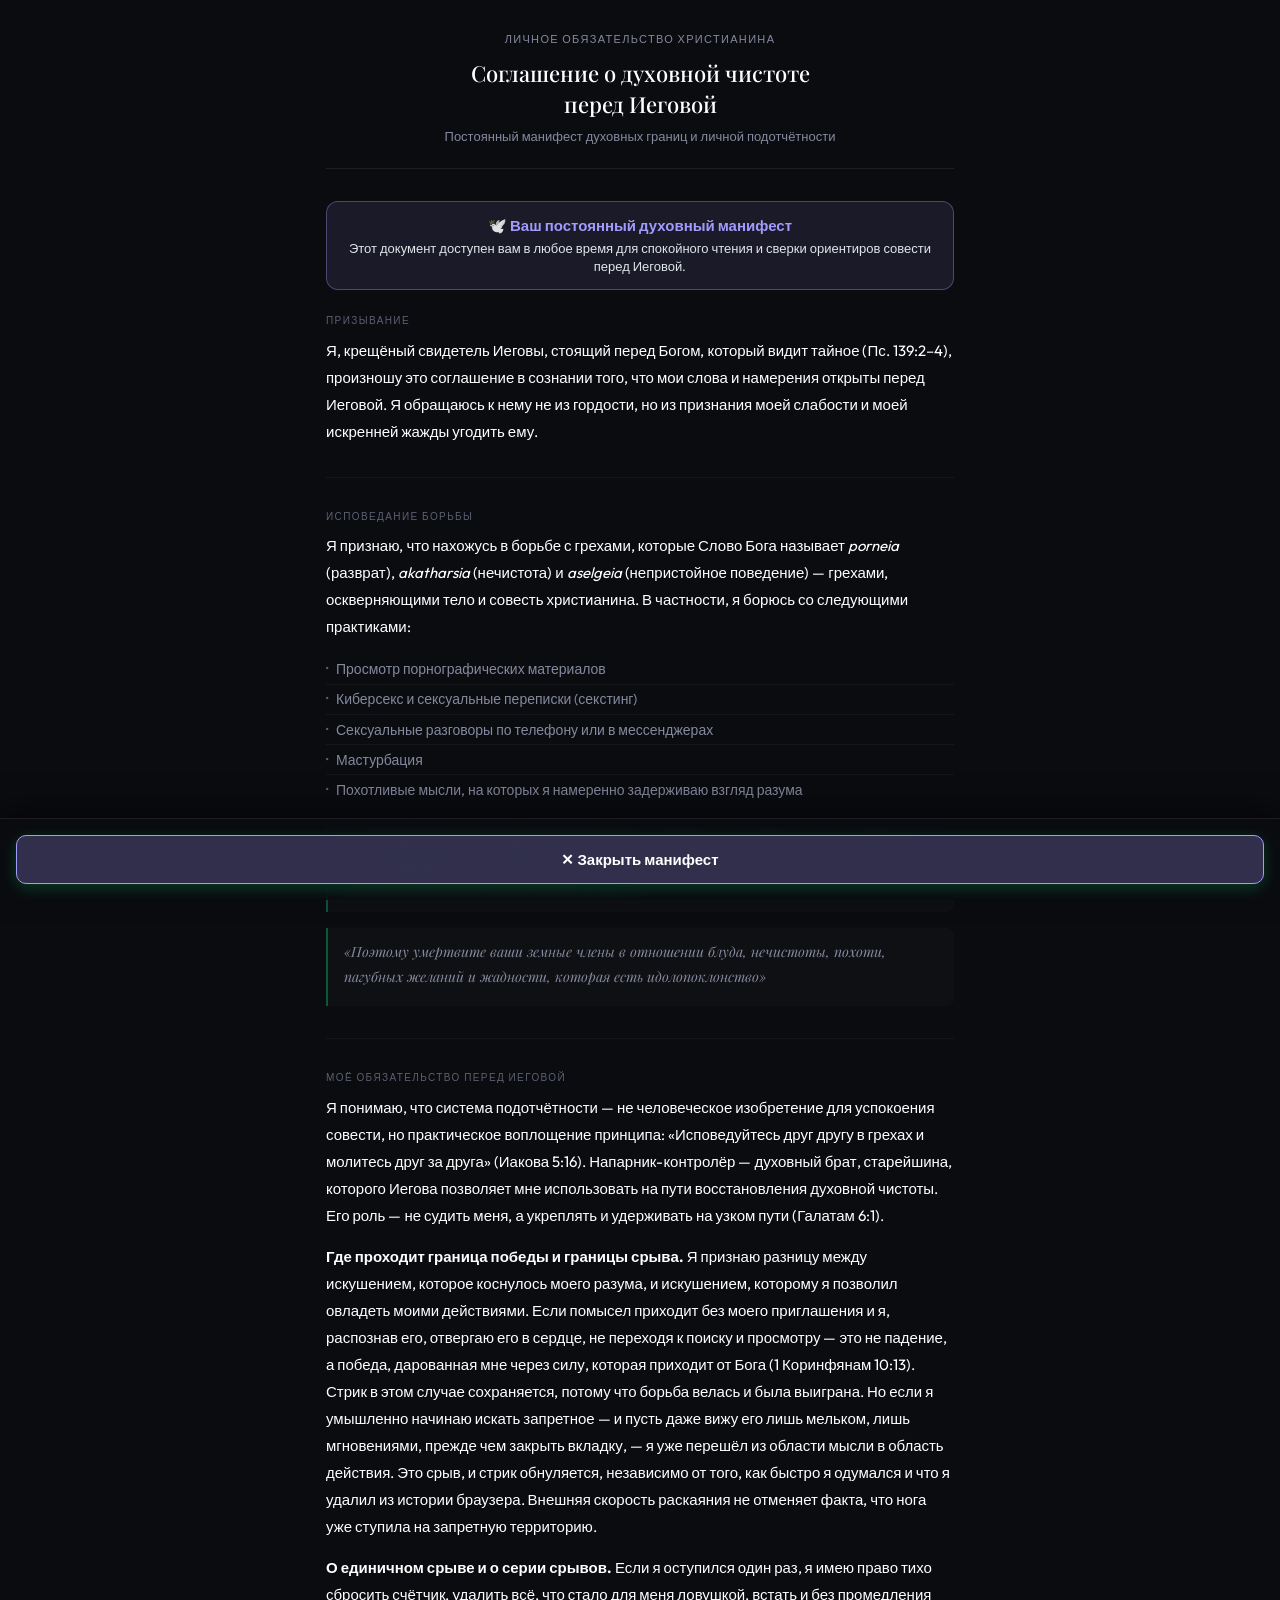
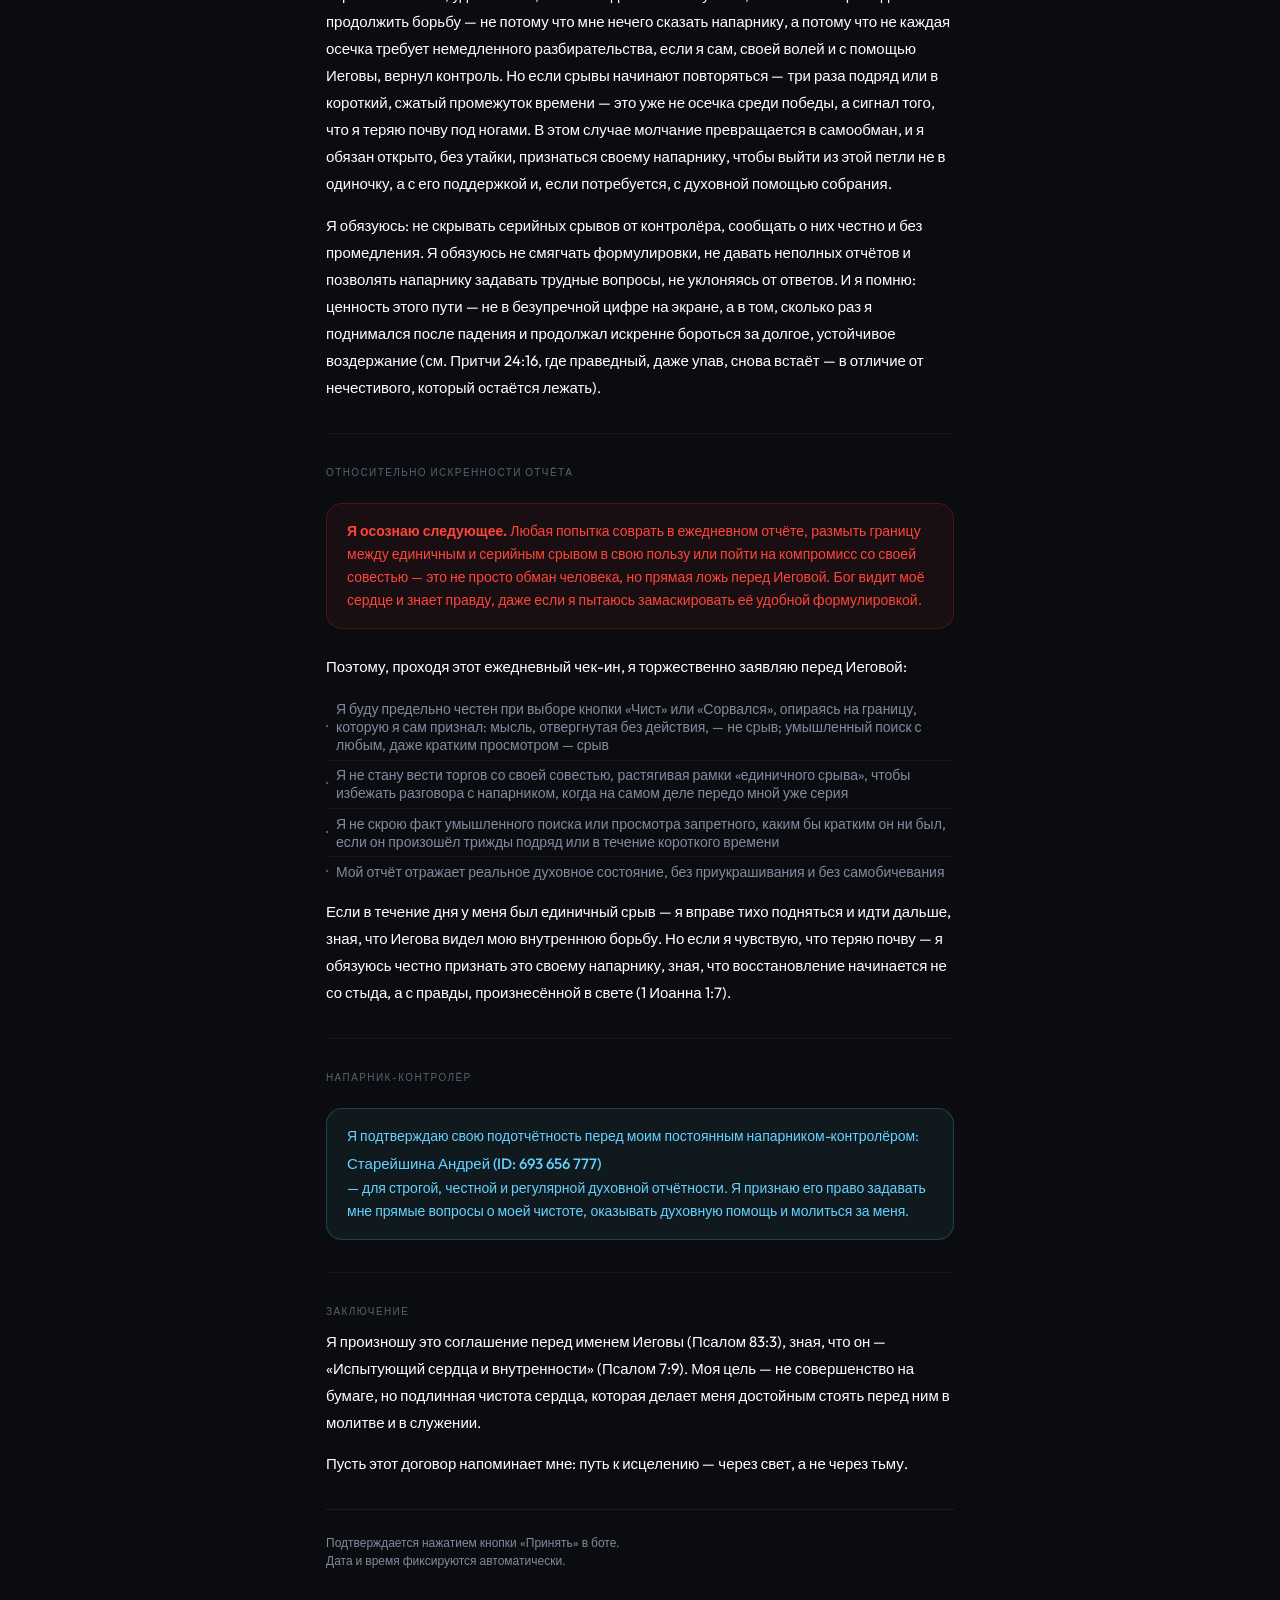
==== webapp/purity_covenant_jw_v2.html @ 183c00be "feat(covenant): implement dual-mode covenant: free manifest reading vs 3-min restart timer upon rela" ====
<!DOCTYPE html>
<html lang="ru">
<head>
  <meta charset="UTF-8">
  <meta name="viewport" content="width=device-width, initial-scale=1.0, maximum-scale=1.0, user-scalable=no">
  <title>Соглашение о духовной чистоте перед Иеговой</title>
  <link rel="preconnect" href="https://fonts.googleapis.com">
  <link rel="preconnect" href="https://fonts.gstatic.com" crossorigin>
  <link href="https://fonts.googleapis.com/css2?family=Outfit:wght@300;400;500;600;700&family=Playfair+Display:ital,wght@0,400..700;1,400..700&display=swap" rel="stylesheet">
  <link rel="stylesheet" href="style.css">
  <script src="https://telegram.org/js/telegram-web-app.js"></script>
  <style>
    :root {
      --color-text-primary: #ffffff;
      --color-text-secondary: #85899e;
      --color-text-tertiary: #5c5f73;
      --color-border-primary: rgba(255, 255, 255, 0.08);
      --color-border-secondary: rgba(0, 255, 135, 0.3);
      --color-border-tertiary: rgba(255, 255, 255, 0.04);
      --color-background-secondary: rgba(255, 255, 255, 0.02);
      --color-background-warning: rgba(255, 59, 48, 0.06);
      --color-border-warning: rgba(255, 59, 48, 0.2);
      --color-text-warning: #ff453a;
      --color-background-info: rgba(96, 239, 255, 0.06);
      --color-border-info: rgba(96, 239, 255, 0.2);
      --color-text-info: #64d2ff;
      --font-serif: 'Playfair Display', Georgia, serif;
      --font-sans: 'Outfit', sans-serif;
      --border-radius-md: 8px;
      --border-radius-lg: 16px;
    }

    body {
      background-color: #0b0c10;
      color: var(--color-text-primary);
      font-family: var(--font-sans);
      margin: 0;
      padding: 0;
      min-height: 100vh;
    }

    .covenant-wrap {
      max-width: 660px;
      margin: 0 auto;
      padding: 2rem 1rem 160px 1rem; /* Extra padding at bottom for sticky action bar */
      font-family: var(--font-serif);
      color: var(--color-text-primary);
    }
    .covenant-header {
      text-align: center;
      margin-bottom: 2rem;
      padding-bottom: 1.5rem;
      border-bottom: 0.5px solid var(--color-border-primary);
    }
    .covenant-header .eyebrow {
      font-family: var(--font-sans);
      font-size: 11px;
      letter-spacing: 0.12em;
      text-transform: uppercase;
      color: var(--color-text-secondary);
      margin-bottom: 0.75rem;
    }
    .covenant-header h1 {
      font-family: var(--font-serif);
      font-size: 22px;
      font-weight: 500;
      line-height: 1.4;
      margin: 0 0 0.5rem;
    }
    .covenant-header .subtitle {
      font-size: 13px;
      color: var(--color-text-secondary);
      font-family: var(--font-sans);
    }
    .section { margin-bottom: 1.75rem; }
    .section-label {
      font-family: var(--font-sans);
      font-size: 10px;
      letter-spacing: 0.14em;
      text-transform: uppercase;
      color: var(--color-text-tertiary);
      margin-bottom: 0.6rem;
    }
    .body-text {
      font-size: 15px;
      line-height: 1.8;
      color: var(--color-text-primary);
      margin: 0 0 0.9rem;
      font-family: var(--font-sans);
    }
    .scripture-block {
      border-left: 2px solid var(--color-border-secondary);
      padding: 0.75rem 1rem;
      margin: 1rem 0;
      background: var(--color-background-secondary);
      border-radius: 0 var(--border-radius-md) var(--border-radius-md) 0;
    }
    .scripture-block .verse {
      font-size: 14px;
      font-style: italic;
      line-height: 1.75;
      color: var(--color-text-secondary);
      margin: 0 0 0.3rem;
    }
    .scripture-block .ref {
      font-family: var(--font-sans);
      font-size: 11px;
      color: var(--color-text-tertiary);
      margin: 0;
    }
    .sins-list {
      margin: 0.75rem 0;
      padding: 0;
      list-style: none;
    }
    .sins-list li {
      font-size: 14px;
      font-family: var(--font-sans);
      color: var(--color-text-secondary);
      padding: 0.35rem 0;
      border-bottom: 0.5px solid var(--color-border-tertiary);
      display: flex;
      align-items: center;
      gap: 8px;
    }
    .sins-list li:last-child { border-bottom: none; }
    .sins-list li::before {
      content: "·";
      color: var(--color-text-tertiary);
      font-size: 18px;
      line-height: 1;
    }
    .divider {
      border: none;
      border-top: 0.5px solid var(--color-border-tertiary);
      margin: 2rem 0;
    }
    .warning-block {
      background: var(--color-background-warning);
      border: 0.5px solid var(--color-border-warning);
      border-radius: var(--border-radius-lg);
      padding: 1rem 1.25rem;
      margin: 1.5rem 0;
    }
    .warning-block p {
      font-family: var(--font-sans);
      font-size: 14px;
      line-height: 1.65;
      color: var(--color-text-warning);
      margin: 0;
    }
    .partner-block {
      background: var(--color-background-info);
      border: 0.5px solid var(--color-border-info);
      border-radius: var(--border-radius-lg);
      padding: 1rem 1.25rem;
      margin: 1.5rem 0;
      display: flex;
      gap: 12px;
      align-items: flex-start;
    }
    .partner-block .partner-text {
      font-family: var(--font-sans);
      font-size: 14px;
      line-height: 1.65;
      color: var(--color-text-info);
    }
    .partner-block .partner-id {
      font-weight: 500;
      font-size: 15px;
      display: block;
      margin-top: 4px;
    }
    .seal-row {
      display: flex;
      align-items: center;
      gap: 10px;
      margin-top: 2rem;
      padding-top: 1.5rem;
      border-top: 0.5px solid var(--color-border-primary);
    }
    .seal-text {
      font-family: var(--font-sans);
      font-size: 12px;
      color: var(--color-text-secondary);
      line-height: 1.5;
    }

    /* Стили для формы согласия внизу */
    .accept-section {
      position: fixed;
      bottom: 0;
      left: 0;
      right: 0;
      background: rgba(11, 12, 16, 0.95);
      border-top: 1px solid rgba(255, 255, 255, 0.08);
      padding: 1rem;
      display: flex;
      flex-direction: column;
      gap: 0.75rem;
      z-index: 100;
      backdrop-filter: blur(20px);
      -webkit-backdrop-filter: blur(20px);
      box-shadow: 0 -10px 30px rgba(0, 0, 0, 0.5);
    }
    .scroll-warning {
      font-family: var(--font-sans);
      font-size: 13px;
      color: #ff9f0a;
      text-align: center;
      margin: 0;
      font-weight: 500;
      line-height: 1.4;
    }
    .checkbox-container {
      display: flex;
      align-items: flex-start;
      gap: 10px;
      cursor: pointer;
      font-size: 13px;
      line-height: 1.4;
      user-select: none;
      color: var(--color-text-secondary);
      transition: opacity 0.3s;
      font-family: var(--font-sans);
    }
    .checkbox-container.disabled {
      opacity: 0.5;
      cursor: not-allowed;
    }
    .checkbox-container input {
      margin-top: 2px;
      width: 18px;
      height: 18px;
      cursor: pointer;
    }
    .btn-confirm {
      width: 100%;
      padding: 14px;
      border: none;
      border-radius: 10px;
      font-size: 15px;
      font-weight: 600;
      color: #0b0c10;
      background: linear-gradient(135deg, #00ff87 0%, #60efff 100%);
      cursor: pointer;
      transition: all 0.3s ease;
      box-shadow: 0 4px 15px rgba(0, 255, 135, 0.2);
      font-family: var(--font-sans);
    }
    .btn-confirm.disabled {
      background: #1f2026;
      color: #5c5f73;
      cursor: not-allowed;
      box-shadow: none;
    }
  </style>
</head>
<body>

<div class="covenant-wrap">
  <div class="covenant-header">
    <p class="eyebrow">Личное обязательство христианина</p>
    <h1>Соглашение о духовной чистоте<br>перед Иеговой</h1>
    <p class="subtitle" id="covenant-subtitle">Практическое руководство по границам, ответственности и подотчётности</p>
  </div>

  <!-- Информационные плашки режимов (Манифест / Перезагрузка после срыва) -->
  <div id="manifest-banner" style="display: none; border-radius: 12px; padding: 14px 18px; margin-bottom: 24px; background: rgba(162, 155, 254, 0.1); border: 1px solid rgba(162, 155, 254, 0.35); text-align: center; font-family: var(--font-sans);">
    <div style="font-size: 15px; font-weight: 600; color: #a29bfe; margin-bottom: 4px;">🕊️ Ваш постоянный духовный манифест</div>
    <div style="font-size: 13px; color: #dfe6e9; line-height: 1.4;">Этот документ доступен вам в любое время для спокойного чтения и сверки ориентиров совести перед Иеговой.</div>
  </div>

  <div id="restart-banner" style="display: none; border-radius: 12px; padding: 14px 18px; margin-bottom: 24px; background: rgba(253, 203, 110, 0.15); border: 1px solid rgba(253, 203, 110, 0.45); text-align: center; font-family: var(--font-sans);">
    <div style="font-size: 15px; font-weight: 700; color: #ffeaa7; margin-bottom: 4px;">🕊️ Точка перезагрузки и покаяния</div>
    <div style="font-size: 13px; color: #ffeaa7; line-height: 1.4;">Остановитесь и выдохните. Посвятите эти 3 минуты глубокому размышлению и молитве перед новым стартом чистой жизни.</div>
  </div>

  <div class="section">
    <p class="section-label">Призывание</p>
    <p class="body-text">Я, крещёный свидетель Иеговы, стоящий перед Богом, который видит тайное (Пс. 139:2–4), произношу это соглашение в сознании того, что мои слова и намерения открыты перед Иеговой. Я обращаюсь к нему не из гордости, но из признания моей слабости и моей искренней жажды угодить ему.</p>
  </div>

  <hr class="divider">

  <div class="section">
    <p class="section-label">Исповедание борьбы</p>
    <p class="body-text">Я признаю, что нахожусь в борьбе с грехами, которые Слово Бога называет <em>porneia</em> (разврат), <em>akatharsia</em> (нечистота) и <em>aselgeia</em> (непристойное поведение) — грехами, оскверняющими тело и совесть христианина. В частности, я борюсь со следующими практиками:</p>
 
    <ul class="sins-list">
      <li>Просмотр порнографических материалов</li>
      <li>Киберсекс и сексуальные переписки (секстинг)</li>
      <li>Сексуальные разговоры по телефону или в мессенджерах</li>
      <li>Мастурбация</li>
      <li>Похотливые мысли, на которых я намеренно задерживаю взгляд разума</li>
    </ul>
 
    <div class="scripture-block">
      <p class="verse">«Я же говорю вам, что любой, кто смотрит на женщину с вожделением, уже совершил с ней прелюбодеяние в своём сердце»</p>
      <p class="ref">Матфея 5:28 — Священное Писание. Перевод «Новый мир»</p>
    </div>
 
    <div class="scripture-block">
      <p class="verse">«Поэтому умертвите ваши земные члены в отношении блуда, нечистоты, похоти, пагубных желаний и жадности, которая есть идолопоклонство»</p>
  </div>
  
  <hr class="divider">
  
  <div class="section">
    <p class="section-label">Моё обязательство перед Иеговой</p>
    <p class="body-text">Я понимаю, что система подотчётности — не человеческое изобретение для успокоения совести, но практическое воплощение принципа: «Исповедуйтесь друг другу в грехах и молитесь друг за друга» (Иакова 5:16). Напарник-контролёр — духовный брат, старейшина, которого Иегова позволяет мне использовать на пути восстановления духовной чистоты. Его роль — не судить меня, а укреплять и удерживать на узком пути (Галатам 6:1).</p>
    <p class="body-text"><strong>Где проходит граница победы и границы срыва.</strong> Я признаю разницу между искушением, которое коснулось моего разума, и искушением, которому я позволил овладеть моими действиями. Если помысел приходит без моего приглашения и я, распознав его, отвергаю его в сердце, не переходя к поиску и просмотру — это не падение, а победа, дарованная мне через силу, которая приходит от Бога (1 Коринфянам 10:13). Стрик в этом случае сохраняется, потому что борьба велась и была выиграна. Но если я умышленно начинаю искать запретное — и пусть даже вижу его лишь мельком, лишь мгновениями, прежде чем закрыть вкладку, — я уже перешёл из области мысли в область действия. Это срыв, и стрик обнуляется, независимо от того, как быстро я одумался и что я удалил из истории браузера. Внешняя скорость раскаяния не отменяет факта, что нога уже ступила на запретную территорию.</p>
    <p class="body-text"><strong>О единичном срыве и о серии срывов.</strong> Если я оступился один раз, я имею право тихо сбросить счётчик, удалить всё, что стало для меня ловушкой, встать и без промедления продолжить борьбу — не потому что мне нечего сказать напарнику, а потому что не каждая осечка требует немедленного разбирательства, если я сам, своей волей и с помощью Иеговы, вернул контроль. Но если срывы начинают повторяться — три раза подряд или в короткий, сжатый промежуток времени — это уже не осечка среди победы, а сигнал того, что я теряю почву под ногами. В этом случае молчание превращается в самообман, и я обязан открыто, без утайки, признаться своему напарнику, чтобы выйти из этой петли не в одиночку, а с его поддержкой и, если потребуется, с духовной помощью собрания.</p>
    <p class="body-text">Я обязуюсь: не скрывать серийных срывов от контролёра, сообщать о них честно и без промедления. Я обязуюсь не смягчать формулировки, не давать неполных отчётов и позволять напарнику задавать трудные вопросы, не уклоняясь от ответов. И я помню: ценность этого пути — не в безупречной цифре на экране, а в том, сколько раз я поднимался после падения и продолжал искренне бороться за долгое, устойчивое воздержание (см. Притчи 24:16, где праведный, даже упав, снова встаёт — в отличие от нечестивого, который остаётся лежать).</p>
  </div>

  <hr class="divider">

  <div class="section">
    <p class="section-label">Относительно искренности отчёта</p>

    <div class="warning-block">
      <p><strong>Я осознаю следующее.</strong> Любая попытка соврать в ежедневном отчёте, размыть границу между единичным и серийным срывом в свою пользу или пойти на компромисс со своей совестью — это не просто обман человека, но прямая ложь перед Иеговой. Бог видит моё сердце и знает правду, даже если я пытаюсь замаскировать её удобной формулировкой.</p>
    </div>

    <p class="body-text">Поэтому, проходя этот ежедневный чек-ин, я торжественно заявляю перед Иеговой:</p>
    <ul class="sins-list">
      <li>Я буду предельно честен при выборе кнопки «Чист» или «Сорвался», опираясь на границу, которую я сам признал: мысль, отвергнутая без действия, — не срыв; умышленный поиск с любым, даже кратким просмотром — срыв</li>
      <li>Я не стану вести торгов со своей совестью, растягивая рамки «единичного срыва», чтобы избежать разговора с напарником, когда на самом деле передо мной уже серия</li>
      <li>Я не скрою факт умышленного поиска или просмотра запретного, каким бы кратким он ни был, если он произошёл трижды подряд или в течение короткого времени</li>
      <li>Мой отчёт отражает реальное духовное состояние, без приукрашивания и без самобичевания</li>
    </ul>
    <p class="body-text">Если в течение дня у меня был единичный срыв — я вправе тихо подняться и идти дальше, зная, что Иегова видел мою внутреннюю борьбу. Но если я чувствую, что теряю почву — я обязуюсь честно признать это своему напарнику, зная, что восстановление начинается не со стыда, а с правды, произнесённой в свете (1 Иоанна 1:7).</p>
  </div>

  <hr class="divider">
  
  <div class="section">
    <p class="section-label">Напарник-контролёр</p>
 
    <div class="partner-block">
      <div class="partner-text">
        Я подтверждаю свою подотчётность перед моим постоянным напарником-контролёром:
        <span class="partner-id">Старейшина Андрей (ID: 693 656 777)</span>
        — для строгой, честной и регулярной духовной отчётности. Я признаю его право задавать мне прямые вопросы о моей чистоте, оказывать духовную помощь и молиться за меня.
      </div>
    </div>
  </div>

  <hr class="divider">

  <div class="section">
    <p class="section-label">Заключение</p>
    <p class="body-text">Я произношу это соглашение перед именем Иеговы (Псалом 83:3), зная, что он — «Испытующий сердца и внутренности» (Псалом 7:9). Моя цель — не совершенство на бумаге, но подлинная чистота сердца, которая делает меня достойным стоять перед ним в молитве и в служении.</p>
    <p class="body-text">Пусть этот договор напоминает мне: путь к исцелению — через свет, а не через тьму.</p>
  </div>

  <div class="seal-row">
    <p class="seal-text">Подтверждается нажатием кнопки «Принять» в боте.<br>Дата и время фиксируются автоматически.</p>
  </div>
</div>

<!-- Блок действий для режима Манифеста (спокойное чтение в любое время) -->
<div class="accept-section" id="manifest-action-section" style="display: none;">
  <button class="btn-confirm" id="btn-close-manifest" style="background: rgba(162, 155, 254, 0.25); border: 1px solid #a29bfe; color: #ffffff;">
    ✕ Закрыть манифест
  </button>
</div>

<!-- Блок с подтверждением соглашения (только для режима перезагрузки после срыва) -->
<div class="accept-section" id="restart-action-section" style="display: none;">
  <p class="scroll-warning" id="scroll-warning">⏳ Пожалуйста, вдумчиво прочитайте Соглашение. Кнопка подтверждения разблокируется через: 3:00</p>
  
  <label class="checkbox-container disabled" id="checkbox-label">
    <input type="checkbox" id="accept-checkbox" disabled>
    <span class="label-text">Я прочитал и искренне принимаю условия Соглашения о духовной чистоте перед Иеговой</span>
  </label>
  
  <button class="btn-confirm disabled" id="btn-confirm" disabled>
    🟢 Подтвердить и возобновить путь чистоты
  </button>
</div>

<script>
  const tg = window.Telegram?.WebApp;
  if (tg) {
    try {
      tg.ready();
      tg.expand();
    } catch (e) {}
  }

  // Определяем режим работы страницы
  const urlParams = new URLSearchParams(window.location.search);
  let mode = urlParams.get('mode');
  if (!mode && tg?.initDataUnsafe?.start_param) {
    mode = tg.initDataUnsafe.start_param;
  }
  // По умолчанию: режим свободного чтения манифеста
  if (!mode || (mode !== 'restart' && mode !== 'relapse')) {
    mode = 'manifest';
  }

  const headerSubtitle = document.getElementById('covenant-subtitle');
  const manifestBanner = document.getElementById('manifest-banner');
  const restartBanner = document.getElementById('restart-banner');
  const manifestActionSection = document.getElementById('manifest-action-section');
  const restartActionSection = document.getElementById('restart-action-section');
  const btnCloseManifest = document.getElementById('btn-close-manifest');

  if (btnCloseManifest) {
    btnCloseManifest.addEventListener('click', () => {
      if (tg && typeof tg.close === 'function') {
        tg.close();
      } else if (window.history.length > 1) {
        window.history.back();
      } else {
        window.close();
      }
    });
  }

  if (mode === 'manifest') {
    // 1. РЕЖИМ ПОСТОЯННОГО МАНИФЕСТА (таймер 0 сек, свободное чтение)
    if (headerSubtitle) {
      headerSubtitle.textContent = 'Постоянный манифест духовных границ и личной подотчётности';
    }
    if (manifestBanner) manifestBanner.style.display = 'block';
    if (restartBanner) restartBanner.style.display = 'none';
    if (manifestActionSection) manifestActionSection.style.display = 'block';
    if (restartActionSection) restartActionSection.style.display = 'none';
  } else {
    // 2. РЕЖИМ ТОЧКИ ПЕРЕЗАГРУЗКИ ПОСЛЕ СРЫВА (таймер 3 минуты, подтверждение)
    if (headerSubtitle) {
      headerSubtitle.textContent = 'Точка покаяния, переосмысления и нового старта после срыва';
    }
    if (restartBanner) restartBanner.style.display = 'block';
    if (manifestBanner) manifestBanner.style.display = 'none';
    if (restartActionSection) restartActionSection.style.display = 'block';
    if (manifestActionSection) manifestActionSection.style.display = 'none';

    const checkbox = document.getElementById('accept-checkbox');
    const checkboxLabel = document.getElementById('checkbox-label');
    const btnConfirm = document.getElementById('btn-confirm');
    const scrollWarning = document.getElementById('scroll-warning');

    let timeRemaining = 180; // 3 минуты в секундах
    let timerExpired = false;
    let scrolledToBottom = false;

    // Функция форматирования времени
    function formatTime(seconds) {
        const mins = Math.floor(seconds / 60);
        const secs = seconds % 60;
        return `${mins}:${secs.toString().padStart(2, '0')}`;
    }

    // Обновление текста предупреждения/таймера
    function updateStatusMessage() {
        if (!timerExpired) {
            const timeStr = formatTime(timeRemaining);
            if (scrolledToBottom) {
                scrollWarning.innerHTML = `⏳ Текст прокручен. Пожалуйста, завершите вдумчивое размышление. Подтверждение станет доступно через: <b>${timeStr}</b>`;
            } else {
                scrollWarning.innerHTML = `⏳ Пожалуйста, вдумчиво прочитайте Соглашение. Подтверждение станет доступно через: <b>${timeStr}</b>`;
            }
            scrollWarning.style.display = 'block';
        } else {
            if (!scrolledToBottom) {
                scrollWarning.innerHTML = `⚠️ Пролистайте документ до самого конца, чтобы активировать подтверждение.`;
                scrollWarning.style.display = 'block';
            } else {
                scrollWarning.style.display = 'none';
            }
        }
    }

    // Запуск таймера чтения
    const timerInterval = setInterval(() => {
        timeRemaining--;
        updateStatusMessage();
        if (timeRemaining <= 0) {
            clearInterval(timerInterval);
            timerExpired = true;
            checkActivation();
        }
    }, 1000);

    // Функция проверки прокрутки до низа
    function checkScroll() {
        const scrollHeight = document.documentElement.scrollHeight;
        const clientHeight = document.documentElement.clientHeight;
        const scrollTop = window.pageYOffset || document.documentElement.scrollTop;
        const distanceToBottom = scrollHeight - clientHeight - scrollTop;

        if (distanceToBottom < 60 || scrollHeight <= clientHeight + 10) {
            scrolledToBottom = true;
            updateStatusMessage();
            checkActivation();
        }
    }

    // Функция активации элементов управления
    function checkActivation() {
        updateStatusMessage();
        if (timerExpired && scrolledToBottom) {
            checkboxLabel.classList.remove('disabled');
            checkbox.removeAttribute('disabled');
            scrollWarning.style.display = 'none';
            window.removeEventListener('scroll', checkScroll);
        }
    }

    // Слушаем прокрутку
    window.addEventListener('scroll', checkScroll);
    setTimeout(checkScroll, 300);

    // Слушаем изменение чекбокса
    checkbox.addEventListener('change', function() {
        if (this.checked) {
            btnConfirm.classList.remove('disabled');
            btnConfirm.removeAttribute('disabled');
        } else {
            btnConfirm.classList.add('disabled');
            btnConfirm.setAttribute('disabled', 'true');
        }
    });

    // Отправка подтверждения на сервер
    btnConfirm.addEventListener('click', function() {
        if (this.classList.contains('disabled')) return;
        
        const userId = tg?.initDataUnsafe?.user?.id || urlParams.get('user_id');
        if (!userId) {
            alert("Ошибка: не удалось определить ваш Telegram ID. Пожалуйста, откройте страницу через официального бота.");
            return;
        }

        btnConfirm.classList.add('disabled');
        btnConfirm.setAttribute('disabled', 'true');
        btnConfirm.innerHTML = '⌛ Возобновление соглашения...';

        fetch('/api/accept_covenant', {
            method: 'POST',
            headers: { 'Content-Type': 'application/json' },
            body: JSON.stringify({ user_id: userId, mode: 'restart' })
        })
        .then(response => response.json())
        .then(data => {
            if (data.success) {
                if (tg && typeof tg.close === 'function') {
                    tg.close();
                } else {
                    alert("Соглашение успешно возобновлено! Вы можете закрыть окно и вернуться в бот.");
                }
            } else {
                alert("Ошибка при сохранении: " + (data.error || "Неизвестная ошибка"));
                btnConfirm.classList.remove('disabled');
                btnConfirm.removeAttribute('disabled');
                btnConfirm.innerHTML = '🟢 Подтвердить и возобновить путь чистоты';
            }
        })
        .catch(err => {
            alert("Ошибка подключения к серверу: " + err);
            btnConfirm.classList.remove('disabled');
            btnConfirm.removeAttribute('disabled');
            btnConfirm.innerHTML = '🟢 Подтвердить и возобновить путь чистоты';
        });
    });
  }
</script>

</body>
</html>
---- webapp/style.css ----
/* Базовые стили и переменные */
:root {
    --bg-color: #0b0c10;
    --card-bg: rgba(255, 255, 255, 0.03);
    --card-border: rgba(255, 255, 255, 0.08);
    --text-primary: #ffffff;
    --text-secondary: #85899e;
    --accent-green: #00ff87;
    --accent-red: #ff3b30;
    --accent-blue: #60efff;
    --accent-gray: #1f2026;
    --accent-yellow: #ffd60a;
    
    --glow-green: rgba(0, 255, 135, 0.15);
    --glow-red: rgba(255, 59, 48, 0.15);
    --glow-blue: rgba(96, 239, 255, 0.15);
    --glow-yellow: rgba(255, 214, 10, 0.15);
    
    --nav-height: 64px;
}

* {
    box-sizing: border-box;
    margin: 0;
    padding: 0;
}

body {
    font-family: 'Outfit', -apple-system, BlinkMacSystemFont, "Segoe UI", Roboto, Helvetica, Arial, sans-serif;
    background-color: var(--bg-color);
    color: var(--text-primary);
    min-height: 100vh;
    padding: 16px 16px calc(16px + var(--nav-height) + 12px) 16px;
    display: flex;
    justify-content: center;
    overflow-x: hidden;
}

.app-container {
    width: 100%;
    max-width: 480px;
    display: flex;
    flex-direction: column;
    gap: 20px;
}

/* Заголовок */
.app-header {
    text-align: center;
    margin-bottom: 5px;
    padding-top: 10px;
}

.glow-text {
    font-size: 28px;
    font-weight: 700;
    letter-spacing: 2px;
    background: linear-gradient(135deg, #00ff87 0%, #60efff 100%);
    -webkit-background-clip: text;
    -webkit-text-fill-color: transparent;
    text-shadow: 0 0 20px rgba(0, 255, 135, 0.2);
}

.subtitle {
    font-size: 13px;
    color: var(--text-secondary);
    margin-top: 5px;
    transition: all 0.3s ease;
}

/* Элементы Glassmorphism */
.glass {
    background: var(--card-bg);
    backdrop-filter: blur(16px);
    -webkit-backdrop-filter: blur(16px);
    border: 1px solid var(--card-border);
    border-radius: 16px;
    transition: all 0.3s cubic-bezier(0.25, 0.8, 0.25, 1);
}

/* Вкладки (Tabs) */
.tab-content {
    display: none;
    flex-direction: column;
    gap: 20px;
    animation: fadeIn 0.4s cubic-bezier(0.25, 0.8, 0.25, 1) forwards;
}

.tab-content.active {
    display: flex;
}

@keyframes fadeIn {
    from {
        opacity: 0;
        transform: translateY(8px);
    }
    to {
        opacity: 1;
        transform: translateY(0);
    }
}

/* Карточки статистики */
.stats-grid {
    display: grid;
    grid-template-columns: 1fr 1fr;
    gap: 12px;
}

.stat-card {
    display: flex;
    align-items: center;
    padding: 16px;
    gap: 12px;
}

.stat-icon {
    font-size: 24px;
    background: rgba(255, 255, 255, 0.04);
    width: 44px;
    height: 44px;
    display: flex;
    align-items: center;
    justify-content: center;
    border-radius: 12px;
    border: 1px solid rgba(255, 255, 255, 0.05);
}

.stat-info {
    display: flex;
    flex-direction: column;
}

.stat-label {
    font-size: 10px;
    color: var(--text-secondary);
    text-transform: uppercase;
    letter-spacing: 0.5px;
}

.stat-value {
    font-size: 17px;
    font-weight: 600;
    margin-top: 2px;
}

/* Свечение для карточек */
.glow-green {
    box-shadow: 0 8px 32px 0 var(--glow-green);
    border-color: rgba(0, 255, 135, 0.15);
}

.glow-red {
    box-shadow: 0 8px 32px 0 var(--glow-red);
    border-color: rgba(255, 59, 48, 0.15);
}

.glow-blue {
    box-shadow: 0 8px 32px 0 var(--glow-blue);
    border-color: rgba(96, 239, 255, 0.15);
}

/* Карточка мотивации */
.quote-card {
    display: flex;
    align-items: center;
    padding: 16px;
    gap: 14px;
    margin-bottom: 4px;
}

.quote-icon {
    font-size: 24px;
    flex-shrink: 0;
}

.quote-text {
    font-size: 13.5px;
    font-style: italic;
    line-height: 1.5;
    color: var(--text-primary);
}


/* Секции */
.dashboard-section {
    padding: 20px;
    display: flex;
    flex-direction: column;
    gap: 16px;
}

.section-title {
    font-size: 15px;
    font-weight: 600;
    letter-spacing: 0.5px;
    color: var(--text-primary);
}

/* Сетка Календаря */
.calendar-wrapper {
    width: 100%;
    overflow-x: auto;
    padding-bottom: 5px;
}

.calendar-grid {
    display: grid;
    grid-template-columns: repeat(7, 1fr);
    gap: 8px;
    justify-items: center;
}

.calendar-weekday-header {
    font-size: 10px;
    font-weight: 700;
    color: var(--text-secondary);
    text-transform: uppercase;
    text-align: center;
    width: 100%;
    max-width: 45px;
    display: flex;
    align-items: center;
    justify-content: center;
    padding-bottom: 4px;
}

.calendar-day-empty {
    aspect-ratio: 1;
    width: 100%;
    max-width: 45px;
    visibility: hidden;
}

.calendar-day {
    aspect-ratio: 1;
    width: 100%;
    max-width: 45px;
    border-radius: 8px;
    display: flex;
    flex-direction: column;
    align-items: center;
    justify-content: center;
    font-size: 11px;
    font-weight: 600;
    position: relative;
    cursor: pointer;
    transition: all 0.2s ease;
}

.calendar-day:hover {
    transform: scale(1.1);
    z-index: 2;
}

.day-clean {
    background: linear-gradient(135deg, rgba(0, 255, 135, 0.1) 0%, rgba(0, 255, 135, 0.25) 100%);
    color: var(--accent-green);
    border: 1px solid rgba(0, 255, 135, 0.25);
    box-shadow: 0 0 10px rgba(0, 255, 135, 0.08);
}

.day-late {
    background: linear-gradient(135deg, rgba(255, 214, 10, 0.1) 0%, rgba(255, 214, 10, 0.25) 100%);
    color: var(--accent-yellow);
    border: 1px solid rgba(255, 214, 10, 0.25);
    box-shadow: 0 0 10px rgba(255, 214, 10, 0.08);
}

.day-relapse {
    background: linear-gradient(135deg, rgba(255, 59, 48, 0.1) 0%, rgba(255, 59, 48, 0.25) 100%);
    color: var(--accent-red);
    border: 1px solid rgba(255, 59, 48, 0.25);
    box-shadow: 0 0 10px rgba(255, 59, 48, 0.08);
}

.day-no-data {
    background: var(--accent-gray);
    color: var(--text-secondary);
    border: 1px solid rgba(255, 255, 255, 0.02);
}

.day-label-sub {
    font-size: 8px;
    margin-top: 1px;
    font-weight: 400;
    opacity: 0.8;
}

/* Легенда */
.calendar-legend {
    display: flex;
    justify-content: space-around;
    font-size: 11px;
    color: var(--text-secondary);
    border-top: 1px solid rgba(255, 255, 255, 0.05);
    padding-top: 12px;
    margin-top: 5px;
}

.legend-item {
    display: flex;
    align-items: center;
    gap: 6px;
}

.legend-color {
    width: 12px;
    height: 12px;
    border-radius: 4px;
}

.legend-color.clean {
    background: rgba(0, 255, 135, 0.2);
    border: 1px solid var(--accent-green);
}

.legend-color.late {
    background: rgba(255, 214, 10, 0.2);
    border: 1px solid var(--accent-yellow);
}

.legend-color.relapse {
    background: rgba(255, 59, 48, 0.2);
    border: 1px solid var(--accent-red);
}

.legend-color.no-data {
    background: var(--accent-gray);
}

/* График */
.chart-container {
    position: relative;
    width: 100%;
    display: flex;
    justify-content: center;
    align-items: center;
    min-height: 200px;
}

.no-data-msg {
    text-align: center;
    color: var(--accent-green);
    font-size: 13px;
    font-weight: 500;
}

/* Формы и кнопки */
.form-group {
    display: flex;
    flex-direction: column;
    gap: 8px;
    width: 100%;
}

.form-group label {
    font-size: 12px;
    color: var(--text-secondary);
    text-transform: uppercase;
    letter-spacing: 0.5px;
}

textarea, .form-input, .form-select {
    width: 100%;
    background: rgba(255, 255, 255, 0.02);
    border: 1px solid var(--card-border);
    border-radius: 12px;
    padding: 12px 16px;
    color: var(--text-primary);
    font-family: inherit;
    font-size: 14px;
    transition: all 0.3s ease;
    outline: none;
}

textarea:focus, .form-input:focus, .form-select:focus {
    border-color: rgba(96, 239, 255, 0.5);
    box-shadow: 0 0 15px rgba(96, 239, 255, 0.15);
    background: rgba(255, 255, 255, 0.04);
}

.btn {
    width: 100%;
    height: 48px;
    border-radius: 12px;
    border: none;
    font-family: inherit;
    font-size: 14px;
    font-weight: 600;
    cursor: pointer;
    display: flex;
    align-items: center;
    justify-content: center;
    gap: 8px;
    transition: all 0.2s ease;
}

.btn:active {
    transform: scale(0.98);
}

.btn-primary {
    background: linear-gradient(135deg, #00ff87 0%, #60efff 100%);
    color: #0b0c10;
    box-shadow: 0 4px 20px rgba(0, 255, 135, 0.2);
}

.btn-primary:hover {
    box-shadow: 0 4px 25px rgba(0, 255, 135, 0.35);
}

.btn-secondary {
    background: rgba(255, 255, 255, 0.05);
    color: var(--text-primary);
    border: 1px solid var(--card-border);
}

.btn-secondary:hover {
    background: rgba(255, 255, 255, 0.08);
}

.btn-danger {
    background: linear-gradient(135deg, #ff3b30 0%, #ff9500 100%);
    color: #ffffff;
    box-shadow: 0 4px 20px rgba(255, 59, 48, 0.2);
}

.btn-success {
    background: linear-gradient(135deg, #00ff87 0%, #007aff 100%);
    color: #0b0c10;
    box-shadow: 0 4px 20px rgba(0, 255, 135, 0.2);
}

.btn-gray {
    background: #1f2026;
    color: var(--text-secondary);
}

/* Дневник история */
.journal-history {
    display: flex;
    flex-direction: column;
    gap: 12px;
}

.journal-card {
    padding: 14px 16px;
    background: rgba(255, 255, 255, 0.015);
    border-radius: 12px;
    border: 1px solid rgba(255, 255, 255, 0.04);
}

.journal-date {
    font-size: 11px;
    color: var(--accent-blue);
    font-weight: 600;
    margin-bottom: 6px;
}

.journal-content {
    font-size: 13px;
    line-height: 1.5;
    color: var(--text-primary);
}

/* SOS секция */
.sos-text {
    font-size: 13px;
    color: var(--text-secondary);
    line-height: 1.5;
}

.guideline-card {
    display: flex;
    gap: 16px;
    background: rgba(255, 255, 255, 0.015);
    border: 1px solid rgba(255, 255, 255, 0.04);
    border-radius: 12px;
    padding: 14px 16px;
    align-items: center;
}

.guideline-card .num {
    font-size: 20px;
    font-weight: 700;
    color: var(--accent-blue);
    width: 36px;
    height: 36px;
    background: rgba(96, 239, 255, 0.08);
    border: 1px solid rgba(96, 239, 255, 0.2);
    border-radius: 50%;
    display: flex;
    align-items: center;
    justify-content: center;
    flex-shrink: 0;
}

.guideline-card .text h3 {
    font-size: 14px;
    font-weight: 600;
    margin-bottom: 2px;
    color: var(--text-primary);
}

.guideline-card .text p {
    font-size: 12px;
    color: var(--text-secondary);
    line-height: 1.4;
}

.sos-actions {
    display: flex;
    flex-direction: column;
    gap: 10px;
    margin-top: 5px;
}

.relapse-form-container {
    display: flex;
    flex-direction: column;
    gap: 15px;
    margin-top: 15px;
    padding-top: 15px;
    border-top: 1px solid rgba(255, 255, 255, 0.05);
}

.relapse-confirm-actions {
    display: grid;
    grid-template-columns: 2fr 1fr;
    gap: 10px;
}

/* Нижняя панель */
.bottom-nav {
    position: fixed;
    bottom: 0;
    left: 0;
    right: 0;
    height: var(--nav-height);
    background: rgba(13, 13, 17, 0.75);
    backdrop-filter: blur(20px);
    -webkit-backdrop-filter: blur(20px);
    border-top: 1px solid var(--card-border);
    display: flex;
    justify-content: space-around;
    align-items: center;
    z-index: 100;
    padding: 0 10px;
}

.nav-item {
    display: flex;
    flex-direction: column;
    align-items: center;
    background: none;
    border: none;
    cursor: pointer;
    color: var(--text-secondary);
    gap: 4px;
    padding: 8px 16px;
    border-radius: 12px;
    transition: all 0.2s cubic-bezier(0.4, 0, 0.2, 1);
    flex: 1;
    max-width: 100px;
}

.nav-icon {
    font-size: 20px;
    transition: all 0.2s ease;
}

.nav-label {
    font-size: 10px;
    font-weight: 600;
    text-transform: uppercase;
    letter-spacing: 0.5px;
}

.nav-item.active {
    color: var(--accent-green);
    transform: translateY(-2px);
}

.nav-item.active .nav-icon {
    transform: scale(1.15);
    text-shadow: 0 0 10px var(--glow-green);
}

/* Toast уведомления */
.toast-container {
    position: fixed;
    top: 20px;
    left: 50%;
    transform: translateX(-50%);
    display: flex;
    flex-direction: column;
    gap: 10px;
    z-index: 1000;
    width: calc(100% - 32px);
    max-width: 380px;
    pointer-events: none;
}

.toast {
    padding: 14px 16px;
    border-radius: 12px;
    background: rgba(31, 32, 38, 0.9);
    border: 1px solid rgba(255, 255, 255, 0.08);
    backdrop-filter: blur(10px);
    color: var(--text-primary);
    font-size: 13px;
    font-weight: 500;
    display: flex;
    align-items: center;
    gap: 10px;
    box-shadow: 0 10px 30px rgba(0, 0, 0, 0.5);
    pointer-events: auto;
    animation: slideDown 0.3s cubic-bezier(0.25, 0.8, 0.25, 1) forwards;
}

@keyframes slideDown {
    from {
        opacity: 0;
        transform: translateY(-20px);
    }
    to {
        opacity: 1;
        transform: translateY(0);
    }
}

.toast.success {
    border-color: rgba(0, 255, 135, 0.3);
    box-shadow: 0 4px 20px rgba(0, 255, 135, 0.1);
}

.toast.error {
    border-color: rgba(255, 59, 48, 0.3);
    box-shadow: 0 4px 20px rgba(255, 59, 48, 0.1);
}

/* Спиннер */
.spinner {
    width: 20px;
    height: 20px;
    border: 2px solid rgba(0, 0, 0, 0.15);
    border-top-color: currentColor;
    border-radius: 50%;
    animation: spin 0.8s linear infinite;
    display: inline-block;
}

@keyframes spin {
    to {
        transform: rotate(360deg);
    }
}

.hidden {
    display: none !important;
}

/* Адаптивность */
@media (max-width: 360px) {
    .glow-text {
        font-size: 24px;
    }
    .stats-grid {
        grid-template-columns: 1fr;
    }
    .nav-label {
        font-size: 9px;
    }
    .nav-item {
        padding: 6px 10px;
    }
}

/* Модальное окно когнитивного замка */
.modal-overlay {
    position: fixed;
    top: 0;
    left: 0;
    right: 0;
    bottom: 0;
    background: rgba(11, 12, 16, 0.85);
    backdrop-filter: blur(25px);
    -webkit-backdrop-filter: blur(25px);
    display: flex;
    align-items: center;
    justify-content: center;
    z-index: 1000;
    opacity: 0;
    pointer-events: none;
    transition: opacity 0.3s ease;
    padding: 20px;
}

.modal-overlay.active {
    opacity: 1;
    pointer-events: auto;
}

.modal-card {
    width: 100%;
    max-width: 400px;
    padding: 24px;
    display: flex;
    flex-direction: column;
    gap: 16px;
    text-align: center;
    box-shadow: 0 15px 40px rgba(96, 239, 255, 0.15);
    border-color: rgba(96, 239, 255, 0.3);
}

.modal-title {
    font-size: 18px;
    font-weight: 700;
    color: var(--accent-blue);
    text-shadow: 0 0 15px rgba(96, 239, 255, 0.25);
}

.modal-desc {
    font-size: 13px;
    color: var(--text-secondary);
    line-height: 1.5;
}

.puzzle-container {
    background: rgba(255, 255, 255, 0.02);
    border: 1px solid var(--card-border);
    border-radius: 12px;
    padding: 16px;
    font-size: 20px;
    font-weight: 700;
    letter-spacing: 1px;
    color: var(--text-primary);
}

.shake {
    animation: shake 0.4s ease-in-out;
}

@keyframes shake {
    0%, 100% { transform: translateX(0); }
    20%, 60% { transform: translateX(-8px); }
    40%, 80% { transform: translateX(8px); }
}

/* Духовная помощь / JW карточки */
.spiritual-card {
    background: rgba(255, 255, 255, 0.04);
    border: 1px solid rgba(162, 155, 254, 0.25);
    border-radius: 12px;
    padding: 12px 14px;
    display: flex;
    flex-direction: column;
    gap: 6px;
    transition: all 0.2s ease;
    cursor: pointer;
    text-decoration: none;
    color: inherit;
}
.spiritual-card:hover, .spiritual-card:active {
    background: rgba(162, 155, 254, 0.12);
    border-color: rgba(162, 155, 254, 0.5);
    transform: translateY(-1px);
}
.spiritual-badge {
    display: inline-flex;
    align-items: center;
    gap: 6px;
    font-size: 11px;
    font-weight: 600;
    color: #a29bfe;
    text-transform: uppercase;
    letter-spacing: 0.4px;
}
.spiritual-title {
    font-size: 14px;
    font-weight: 600;
    color: var(--text-primary);
    line-height: 1.35;
}
.spiritual-desc {
    font-size: 12px;
    color: var(--text-secondary);
    line-height: 1.4;
}
.spiritual-btn {
    display: inline-flex;
    align-items: center;
    justify-content: center;
    gap: 6px;
    margin-top: 4px;
    padding: 7px 12px;
    background: rgba(162, 155, 254, 0.2);
    border: 1px solid rgba(162, 155, 254, 0.4);
    border-radius: 8px;
    color: #ffffff;
    font-size: 12px;
    font-weight: 500;
}

/* Чипы выбора искушений */
.temptation-chips {
    display: grid;
    grid-template-columns: repeat(2, 1fr);
    gap: 8px;
}

.chip-btn.span-2 {
    grid-column: span 2;
}

.chip-btn {
    background: rgba(255, 255, 255, 0.05);
    border: 1px solid rgba(255, 255, 255, 0.12);
    border-radius: 10px;
    padding: 10px 8px;
    font-size: 13px;
    font-weight: 500;
    color: var(--text-primary);
    cursor: pointer;
    transition: all 0.2s ease;
    text-align: center;
    display: flex;
    align-items: center;
    justify-content: center;
    gap: 6px;
}

.chip-btn:hover, .chip-btn:active {
    background: rgba(162, 155, 254, 0.15);
    border-color: rgba(162, 155, 254, 0.4);
}

.chip-btn.active {
    background: rgba(108, 92, 231, 0.35);
    border-color: #a29bfe;
    color: #ffffff;
    box-shadow: 0 0 12px rgba(108, 92, 231, 0.3);
}

.spiritual-textarea {
    width: 100%;
    background: rgba(255, 255, 255, 0.04);
    border: 1px solid rgba(255, 255, 255, 0.12);
    border-radius: 10px;
    padding: 10px 12px;
    color: var(--text-primary);
    font-size: 13px;
    font-family: inherit;
    resize: vertical;
    outline: none;
    box-sizing: border-box;
    transition: border-color 0.2s ease;
}

.spiritual-textarea:focus {
    border-color: #a29bfe;
    background: rgba(162, 155, 254, 0.06);
}

.btn-outline {
    background: transparent;
    border: 1px solid var(--accent-blue);
    color: var(--accent-blue);
    border-radius: 10px;
    padding: 10px 16px;
    font-size: 13px;
    font-weight: 600;
    cursor: pointer;
    transition: all 0.2s ease;
}

.btn-outline:hover, .btn-outline:active {
    background: rgba(162, 155, 254, 0.12);
}

.btn-outline.read-confirmed {
    background: rgba(0, 184, 148, 0.15);
    border-color: #55efc4;
    color: #55efc4;
}
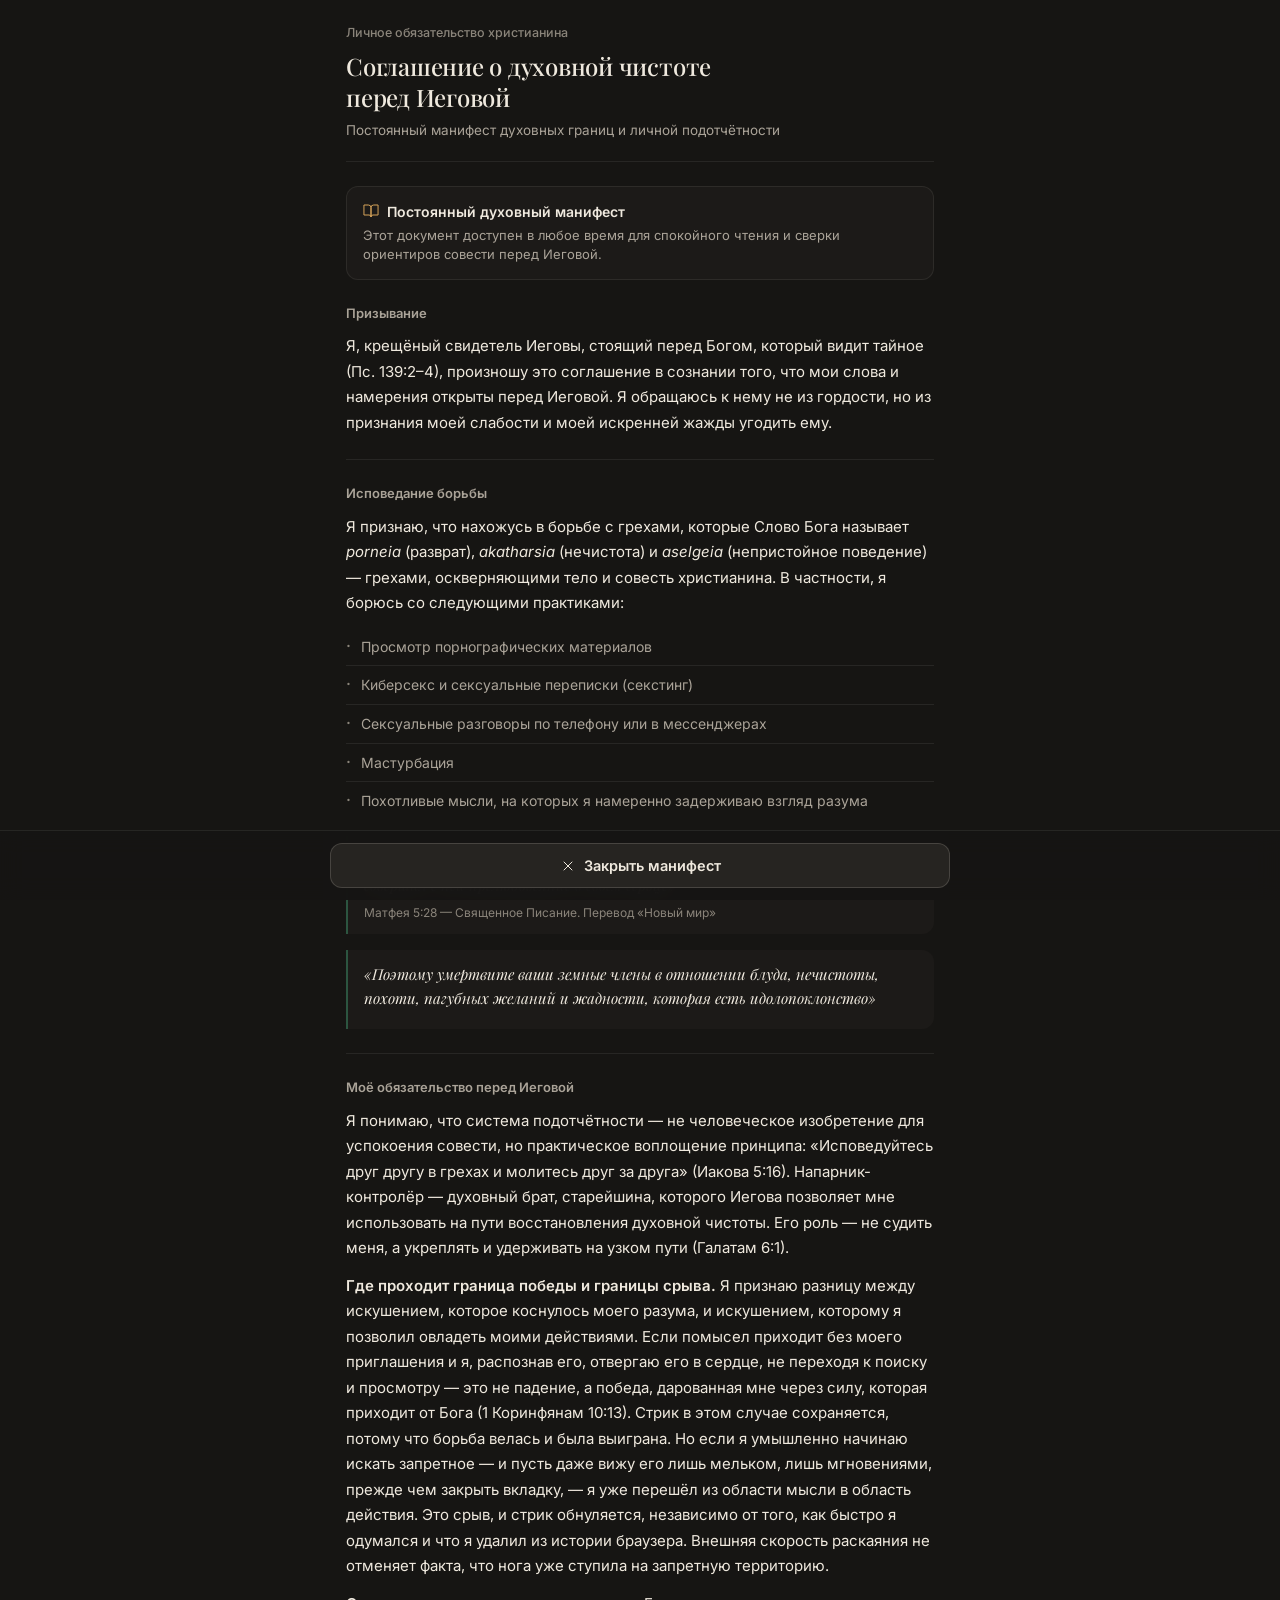
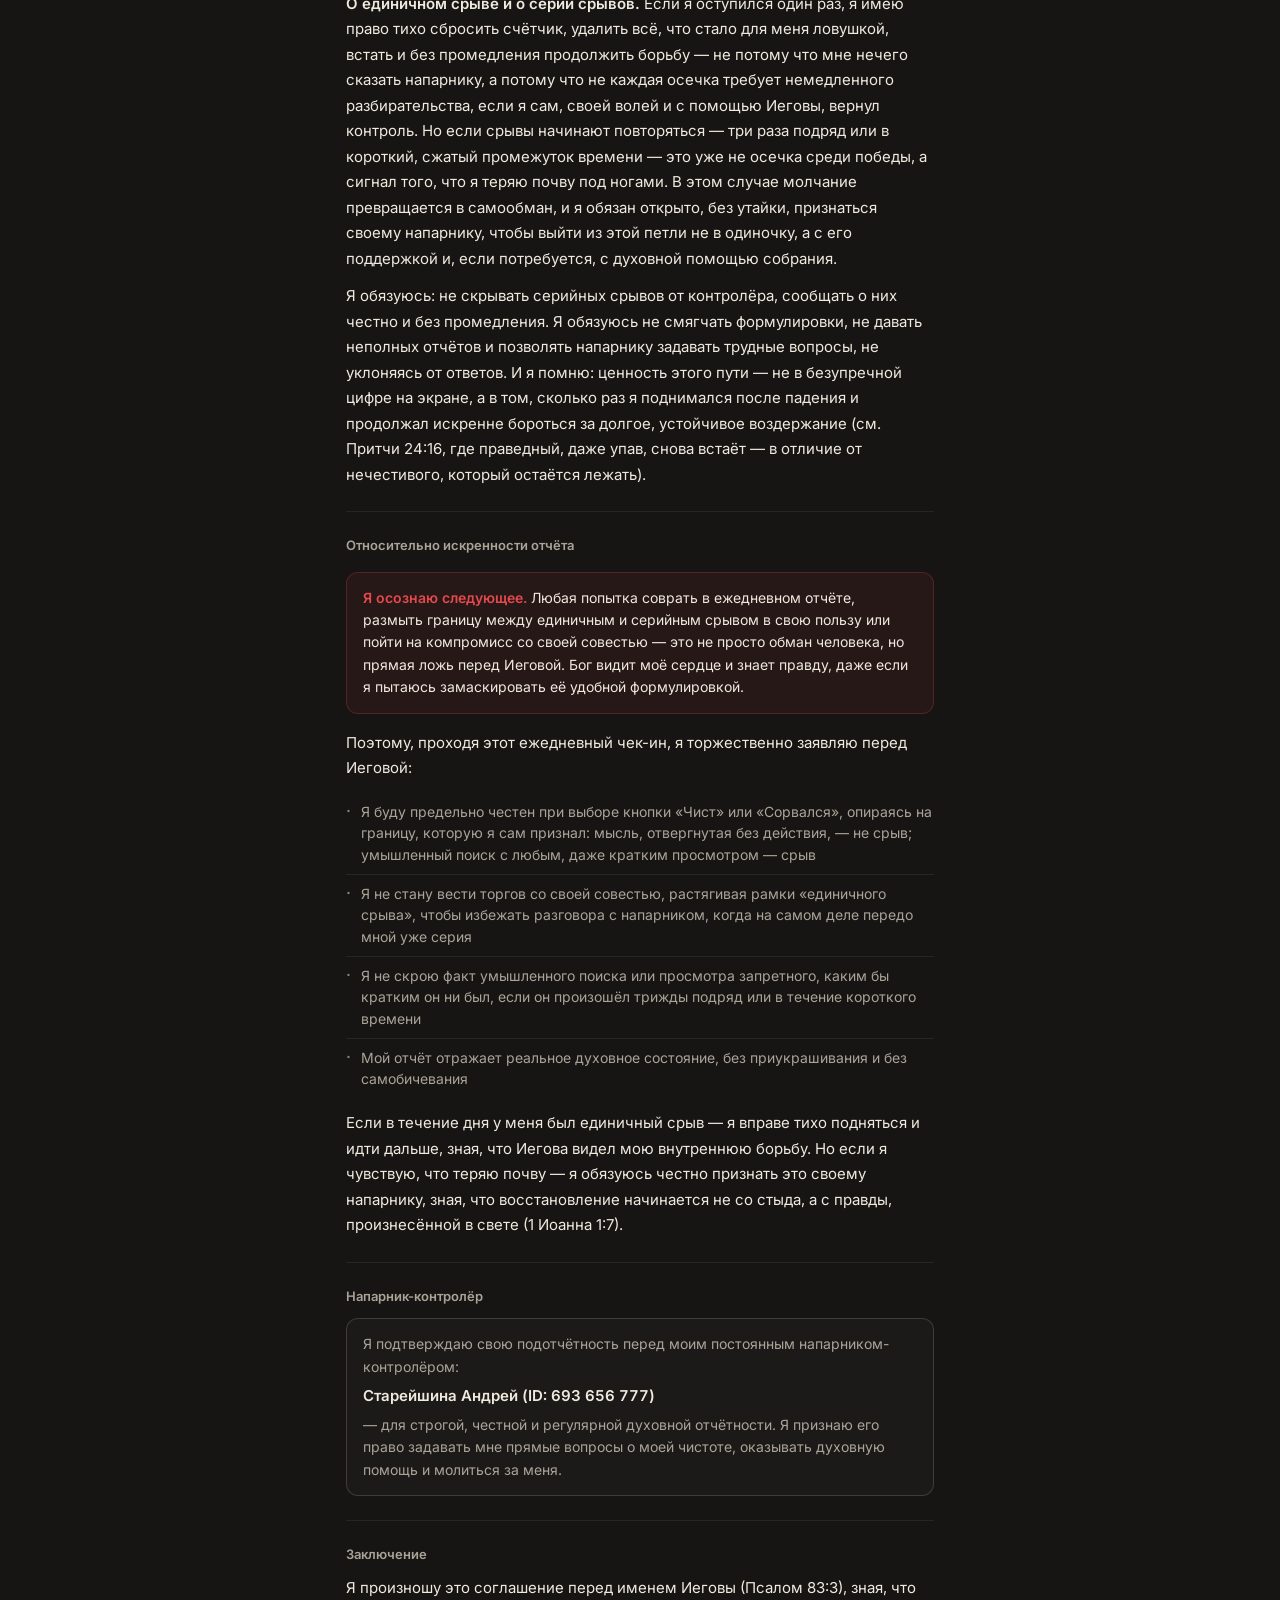
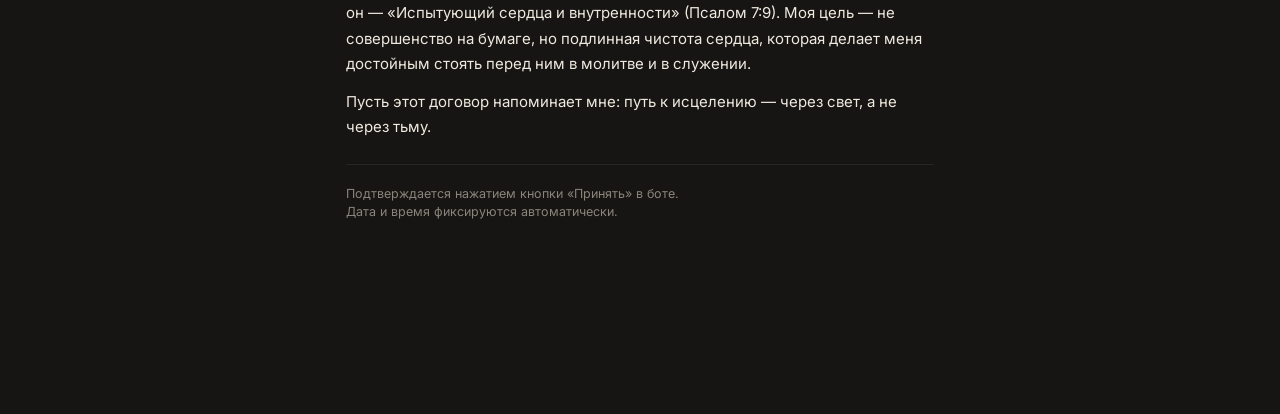
==== commit 3507ba03: "style(webapp): apply Warm Graphite Unslop redesign across Mini App and covenant" ====
--- a/webapp/purity_covenant_jw_v2.html
+++ b/webapp/purity_covenant_jw_v2.html
@@ -2,37 +2,40 @@
 <html lang="ru">
 <head>
   <meta charset="UTF-8">
-  <meta name="viewport" content="width=device-width, initial-scale=1.0, maximum-scale=1.0, user-scalable=no">
+  <meta name="viewport" content="width=device-width, initial-scale=1.0, maximum-scale=1.0, user-scalable=no, viewport-fit=cover">
   <title>Соглашение о духовной чистоте перед Иеговой</title>
   <link rel="preconnect" href="https://fonts.googleapis.com">
   <link rel="preconnect" href="https://fonts.gstatic.com" crossorigin>
-  <link href="https://fonts.googleapis.com/css2?family=Outfit:wght@300;400;500;600;700&family=Playfair+Display:ital,wght@0,400..700;1,400..700&display=swap" rel="stylesheet">
+  <link href="https://fonts.googleapis.com/css2?family=Inter:wght@400;500;600&family=Playfair+Display:ital,wght@0,500;0,600;1,400&display=swap" rel="stylesheet">
   <link rel="stylesheet" href="style.css">
   <script src="https://telegram.org/js/telegram-web-app.js"></script>
   <style>
     :root {
-      --color-text-primary: #ffffff;
-      --color-text-secondary: #85899e;
-      --color-text-tertiary: #5c5f73;
-      --color-border-primary: rgba(255, 255, 255, 0.08);
-      --color-border-secondary: rgba(0, 255, 135, 0.3);
-      --color-border-tertiary: rgba(255, 255, 255, 0.04);
-      --color-background-secondary: rgba(255, 255, 255, 0.02);
-      --color-background-warning: rgba(255, 59, 48, 0.06);
-      --color-border-warning: rgba(255, 59, 48, 0.2);
-      --color-text-warning: #ff453a;
-      --color-background-info: rgba(96, 239, 255, 0.06);
-      --color-border-info: rgba(96, 239, 255, 0.2);
-      --color-text-info: #64d2ff;
+      --cov-bg-deep: #12110f;
+      --cov-bg-base: #161513;
+      --cov-bg-surface: #1c1a18;
+      --cov-bg-raised: #262421;
+      --cov-text-primary: #efe9de;
+      --cov-text-secondary: #aaa398;
+      --cov-text-muted: #8a847a;
+      --cov-border-subtle: rgba(239, 233, 222, 0.08);
+      --cov-border-strong: rgba(239, 233, 222, 0.16);
+      --cov-border-scripture: rgba(76, 195, 138, 0.35);
+      --cov-bg-warning: rgba(229, 72, 77, 0.08);
+      --cov-border-warning: rgba(229, 72, 77, 0.24);
+      --cov-text-warning: #e5484d;
+      --cov-amber: #d4a259;
+      --cov-amber-soft: rgba(212, 162, 89, 0.10);
+      --cov-amber-border: rgba(212, 162, 89, 0.28);
       --font-serif: 'Playfair Display', Georgia, serif;
-      --font-sans: 'Outfit', sans-serif;
-      --border-radius-md: 8px;
+      --font-sans: 'Inter', -apple-system, BlinkMacSystemFont, 'Segoe UI', sans-serif;
+      --border-radius-md: 12px;
       --border-radius-lg: 16px;
     }
 
     body {
-      background-color: #0b0c10;
-      color: var(--color-text-primary);
+      background-color: var(--cov-bg-base);
+      color: var(--cov-text-primary);
       font-family: var(--font-sans);
       margin: 0;
       padding: 0;
@@ -40,177 +43,234 @@
     }
 
     .covenant-wrap {
-      max-width: 660px;
+      max-width: 620px;
       margin: 0 auto;
-      padding: 2rem 1rem 160px 1rem; /* Extra padding at bottom for sticky action bar */
-      font-family: var(--font-serif);
-      color: var(--color-text-primary);
+      padding: 24px 16px calc(168px + env(safe-area-inset-bottom, 0px)) 16px;
+      color: var(--cov-text-primary);
     }
     .covenant-header {
-      text-align: center;
-      margin-bottom: 2rem;
-      padding-bottom: 1.5rem;
-      border-bottom: 0.5px solid var(--color-border-primary);
+      text-align: left;
+      margin-bottom: 24px;
+      padding-bottom: 20px;
+      border-bottom: 1px solid var(--cov-border-subtle);
     }
     .covenant-header .eyebrow {
       font-family: var(--font-sans);
-      font-size: 11px;
-      letter-spacing: 0.12em;
-      text-transform: uppercase;
-      color: var(--color-text-secondary);
-      margin-bottom: 0.75rem;
+      font-size: 12.5px;
+      font-weight: 500;
+      color: var(--cov-text-muted);
+      margin-bottom: 8px;
     }
     .covenant-header h1 {
       font-family: var(--font-serif);
-      font-size: 22px;
+      font-size: 24px;
       font-weight: 500;
-      line-height: 1.4;
-      margin: 0 0 0.5rem;
+      line-height: 1.3;
+      letter-spacing: -0.01em;
+      color: var(--cov-text-primary);
+      margin: 0 0 8px;
     }
     .covenant-header .subtitle {
-      font-size: 13px;
-      color: var(--color-text-secondary);
-      font-family: var(--font-sans);
-    }
-    .section { margin-bottom: 1.75rem; }
-    .section-label {
-      font-family: var(--font-sans);
-      font-size: 10px;
-      letter-spacing: 0.14em;
-      text-transform: uppercase;
-      color: var(--color-text-tertiary);
-      margin-bottom: 0.6rem;
-    }
-    .body-text {
-      font-size: 15px;
-      line-height: 1.8;
-      color: var(--color-text-primary);
-      margin: 0 0 0.9rem;
-      font-family: var(--font-sans);
-    }
-    .scripture-block {
-      border-left: 2px solid var(--color-border-secondary);
-      padding: 0.75rem 1rem;
-      margin: 1rem 0;
-      background: var(--color-background-secondary);
-      border-radius: 0 var(--border-radius-md) var(--border-radius-md) 0;
-    }
-    .scripture-block .verse {
-      font-size: 14px;
-      font-style: italic;
-      line-height: 1.75;
-      color: var(--color-text-secondary);
-      margin: 0 0 0.3rem;
-    }
-    .scripture-block .ref {
-      font-family: var(--font-sans);
-      font-size: 11px;
-      color: var(--color-text-tertiary);
+      font-size: 13.5px;
+      line-height: 1.45;
+      color: var(--cov-text-secondary);
+      font-family: var(--font-sans);
       margin: 0;
     }
-    .sins-list {
-      margin: 0.75rem 0;
-      padding: 0;
-      list-style: none;
-    }
-    .sins-list li {
-      font-size: 14px;
-      font-family: var(--font-sans);
-      color: var(--color-text-secondary);
-      padding: 0.35rem 0;
-      border-bottom: 0.5px solid var(--color-border-tertiary);
+    .mode-banner {
+      display: none;
+      border-radius: var(--border-radius-md);
+      padding: 14px 16px;
+      margin-bottom: 24px;
+      background-color: var(--cov-bg-surface);
+      border: 1px solid var(--cov-border-subtle);
+      font-family: var(--font-sans);
+    }
+    .mode-banner.is-restart {
+      background-color: var(--cov-amber-soft);
+      border-color: var(--cov-amber-border);
+    }
+    .mode-banner-title {
       display: flex;
       align-items: center;
       gap: 8px;
+      font-size: 14px;
+      font-weight: 600;
+      color: var(--cov-text-primary);
+      margin-bottom: 4px;
+    }
+    .mode-banner.is-restart .mode-banner-title {
+      color: var(--cov-amber);
+    }
+    .mode-banner-title .icon {
+      color: var(--cov-amber);
+    }
+    .mode-banner-desc {
+      font-size: 13px;
+      color: var(--cov-text-secondary);
+      line-height: 1.5;
+    }
+    .section { margin-bottom: 24px; }
+    .section-label {
+      font-family: var(--font-sans);
+      font-size: 13px;
+      font-weight: 600;
+      color: var(--cov-text-secondary);
+      margin: 0 0 10px;
+    }
+    .body-text {
+      font-size: 15px;
+      line-height: 1.7;
+      color: var(--cov-text-primary);
+      margin: 0 0 12px;
+      font-family: var(--font-sans);
+    }
+    .body-text strong {
+      font-weight: 600;
+      color: var(--cov-text-primary);
+    }
+    .scripture-block {
+      border-left: 2px solid var(--cov-border-scripture);
+      padding: 12px 16px;
+      margin: 16px 0;
+      background: var(--cov-bg-surface);
+      border-radius: 0 var(--border-radius-md) var(--border-radius-md) 0;
+    }
+    .scripture-block .verse {
+      font-family: var(--font-serif);
+      font-size: 15px;
+      font-style: italic;
+      line-height: 1.65;
+      color: var(--cov-text-primary);
+      margin: 0 0 6px;
+    }
+    .scripture-block .ref {
+      font-family: var(--font-sans);
+      font-size: 12px;
+      color: var(--cov-text-muted);
+      margin: 0;
+    }
+    .sins-list {
+      margin: 12px 0;
+      padding: 0;
+      list-style: none;
+    }
+    .sins-list li {
+      font-size: 14px;
+      font-family: var(--font-sans);
+      line-height: 1.55;
+      color: var(--cov-text-secondary);
+      padding: 8px 0;
+      border-bottom: 1px solid var(--cov-border-subtle);
+      display: flex;
+      align-items: flex-start;
+      gap: 10px;
     }
     .sins-list li:last-child { border-bottom: none; }
     .sins-list li::before {
       content: "·";
-      color: var(--color-text-tertiary);
+      color: var(--cov-text-muted);
       font-size: 18px;
-      line-height: 1;
+      line-height: 1.1;
+      flex-shrink: 0;
     }
     .divider {
       border: none;
-      border-top: 0.5px solid var(--color-border-tertiary);
-      margin: 2rem 0;
+      border-top: 1px solid var(--cov-border-subtle);
+      margin: 24px 0;
     }
     .warning-block {
-      background: var(--color-background-warning);
-      border: 0.5px solid var(--color-border-warning);
-      border-radius: var(--border-radius-lg);
-      padding: 1rem 1.25rem;
-      margin: 1.5rem 0;
+      background: var(--cov-bg-warning);
+      border: 1px solid var(--cov-border-warning);
+      border-radius: var(--border-radius-md);
+      padding: 14px 16px;
+      margin: 16px 0;
     }
     .warning-block p {
       font-family: var(--font-sans);
       font-size: 14px;
-      line-height: 1.65;
-      color: var(--color-text-warning);
+      line-height: 1.6;
+      color: var(--cov-text-primary);
       margin: 0;
     }
+    .warning-block strong {
+      color: var(--cov-text-warning);
+      font-weight: 600;
+    }
     .partner-block {
-      background: var(--color-background-info);
-      border: 0.5px solid var(--color-border-info);
-      border-radius: var(--border-radius-lg);
-      padding: 1rem 1.25rem;
-      margin: 1.5rem 0;
-      display: flex;
-      gap: 12px;
-      align-items: flex-start;
+      background: var(--cov-bg-surface);
+      border: 1px solid var(--cov-border-strong);
+      border-radius: var(--border-radius-md);
+      padding: 14px 16px;
+      margin: 12px 0;
     }
     .partner-block .partner-text {
       font-family: var(--font-sans);
       font-size: 14px;
-      line-height: 1.65;
-      color: var(--color-text-info);
+      line-height: 1.6;
+      color: var(--cov-text-secondary);
     }
     .partner-block .partner-id {
-      font-weight: 500;
+      font-weight: 600;
       font-size: 15px;
+      color: var(--cov-text-primary);
       display: block;
-      margin-top: 4px;
+      margin: 6px 0;
+      font-variant-numeric: tabular-nums;
     }
     .seal-row {
       display: flex;
       align-items: center;
       gap: 10px;
-      margin-top: 2rem;
-      padding-top: 1.5rem;
-      border-top: 0.5px solid var(--color-border-primary);
+      margin-top: 24px;
+      padding-top: 20px;
+      border-top: 1px solid var(--cov-border-subtle);
     }
     .seal-text {
       font-family: var(--font-sans);
-      font-size: 12px;
-      color: var(--color-text-secondary);
+      font-size: 12.5px;
+      color: var(--cov-text-muted);
       line-height: 1.5;
-    }
-
-    /* Стили для формы согласия внизу */
+      margin: 0;
+    }
+
+    /* Нижняя панель действия */
     .accept-section {
       position: fixed;
       bottom: 0;
       left: 0;
       right: 0;
-      background: rgba(11, 12, 16, 0.95);
-      border-top: 1px solid rgba(255, 255, 255, 0.08);
-      padding: 1rem;
+      background: rgba(22, 21, 19, 0.95);
+      border-top: 1px solid var(--cov-border-subtle);
+      padding: 12px 16px calc(12px + env(safe-area-inset-bottom, 0px)) 16px;
       display: flex;
       flex-direction: column;
-      gap: 0.75rem;
+      gap: 10px;
       z-index: 100;
-      backdrop-filter: blur(20px);
-      -webkit-backdrop-filter: blur(20px);
-      box-shadow: 0 -10px 30px rgba(0, 0, 0, 0.5);
+      backdrop-filter: blur(12px);
+      -webkit-backdrop-filter: blur(12px);
+    }
+    .accept-inner {
+      width: 100%;
+      max-width: 620px;
+      margin: 0 auto;
+      display: flex;
+      flex-direction: column;
+      gap: 10px;
     }
     .scroll-warning {
-      font-family: var(--font-sans);
-      font-size: 13px;
-      color: #ff9f0a;
+      display: flex;
+      align-items: center;
+      justify-content: center;
+      gap: 8px;
+      font-family: var(--font-sans);
+      font-size: 12.5px;
+      color: var(--cov-amber);
       text-align: center;
       margin: 0;
       font-weight: 500;
       line-height: 1.4;
+      font-variant-numeric: tabular-nums;
     }
     .checkbox-container {
       display: flex;
@@ -218,41 +278,60 @@
       gap: 10px;
       cursor: pointer;
       font-size: 13px;
-      line-height: 1.4;
+      line-height: 1.45;
       user-select: none;
-      color: var(--color-text-secondary);
-      transition: opacity 0.3s;
+      color: var(--cov-text-primary);
+      transition: opacity 150ms cubic-bezier(0.22, 1, 0.36, 1);
       font-family: var(--font-sans);
     }
     .checkbox-container.disabled {
-      opacity: 0.5;
+      opacity: 0.45;
       cursor: not-allowed;
     }
     .checkbox-container input {
       margin-top: 2px;
       width: 18px;
       height: 18px;
+      accent-color: var(--cov-text-primary);
       cursor: pointer;
+      flex-shrink: 0;
     }
     .btn-confirm {
       width: 100%;
-      padding: 14px;
-      border: none;
-      border-radius: 10px;
-      font-size: 15px;
+      display: inline-flex;
+      align-items: center;
+      justify-content: center;
+      gap: 8px;
+      padding: 13px 16px;
+      border: 1px solid transparent;
+      border-radius: 12px;
+      font-size: 14.5px;
       font-weight: 600;
-      color: #0b0c10;
-      background: linear-gradient(135deg, #00ff87 0%, #60efff 100%);
+      color: #161513;
+      background-color: #efe9de;
+      box-shadow: inset 0 1px 0 rgba(255, 255, 255, 0.45);
       cursor: pointer;
-      transition: all 0.3s ease;
-      box-shadow: 0 4px 15px rgba(0, 255, 135, 0.2);
-      font-family: var(--font-sans);
+      transition: background-color 140ms cubic-bezier(0.22, 1, 0.36, 1), opacity 140ms cubic-bezier(0.22, 1, 0.36, 1);
+      font-family: var(--font-sans);
+    }
+    .btn-confirm:hover:not(.disabled) {
+      background-color: #f6f2ea;
     }
     .btn-confirm.disabled {
-      background: #1f2026;
-      color: #5c5f73;
+      background-color: var(--cov-bg-raised);
+      border-color: var(--cov-border-subtle);
+      color: var(--cov-text-muted);
       cursor: not-allowed;
       box-shadow: none;
+    }
+    .btn-manifest-close {
+      background-color: var(--cov-bg-raised);
+      border: 1px solid var(--cov-border-strong);
+      color: var(--cov-text-primary);
+      box-shadow: none;
+    }
+    .btn-manifest-close:hover {
+      background-color: #2e2b28;
     }
   </style>
 </head>
@@ -266,14 +345,20 @@
   </div>
 
   <!-- Информационные плашки режимов (Манифест / Перезагрузка после срыва) -->
-  <div id="manifest-banner" style="display: none; border-radius: 12px; padding: 14px 18px; margin-bottom: 24px; background: rgba(162, 155, 254, 0.1); border: 1px solid rgba(162, 155, 254, 0.35); text-align: center; font-family: var(--font-sans);">
-    <div style="font-size: 15px; font-weight: 600; color: #a29bfe; margin-bottom: 4px;">🕊️ Ваш постоянный духовный манифест</div>
-    <div style="font-size: 13px; color: #dfe6e9; line-height: 1.4;">Этот документ доступен вам в любое время для спокойного чтения и сверки ориентиров совести перед Иеговой.</div>
-  </div>
-
-  <div id="restart-banner" style="display: none; border-radius: 12px; padding: 14px 18px; margin-bottom: 24px; background: rgba(253, 203, 110, 0.15); border: 1px solid rgba(253, 203, 110, 0.45); text-align: center; font-family: var(--font-sans);">
-    <div style="font-size: 15px; font-weight: 700; color: #ffeaa7; margin-bottom: 4px;">🕊️ Точка перезагрузки и покаяния</div>
-    <div style="font-size: 13px; color: #ffeaa7; line-height: 1.4;">Остановитесь и выдохните. Посвятите эти 3 минуты глубокому размышлению и молитве перед новым стартом чистой жизни.</div>
+  <div id="manifest-banner" class="mode-banner">
+    <div class="mode-banner-title">
+      <svg class="icon" viewBox="0 0 24 24" aria-hidden="true"><path d="M2 3h6a4 4 0 0 1 4 4v14a3 3 0 0 0-3-3H2z"/><path d="M22 3h-6a4 4 0 0 0-4 4v14a3 3 0 0 1 3-3h7z"/></svg>
+      <span>Постоянный духовный манифест</span>
+    </div>
+    <div class="mode-banner-desc">Этот документ доступен в любое время для спокойного чтения и сверки ориентиров совести перед Иеговой.</div>
+  </div>
+
+  <div id="restart-banner" class="mode-banner is-restart">
+    <div class="mode-banner-title">
+      <svg class="icon" viewBox="0 0 24 24" aria-hidden="true"><circle cx="12" cy="12" r="10"/><polyline points="12 6 12 12 16 14"/></svg>
+      <span>Точка перезагрузки и покаяния</span>
+    </div>
+    <div class="mode-banner-desc">Остановитесь и выдохните. Посвятите эти 3 минуты глубокому размышлению и молитве перед новым стартом чистой жизни.</div>
   </div>
 
   <div class="section">
@@ -362,23 +447,29 @@
 
 <!-- Блок действий для режима Манифеста (спокойное чтение в любое время) -->
 <div class="accept-section" id="manifest-action-section" style="display: none;">
-  <button class="btn-confirm" id="btn-close-manifest" style="background: rgba(162, 155, 254, 0.25); border: 1px solid #a29bfe; color: #ffffff;">
-    ✕ Закрыть манифест
-  </button>
+  <div class="accept-inner">
+    <button class="btn-confirm btn-manifest-close" id="btn-close-manifest">
+      <svg class="icon" viewBox="0 0 24 24" aria-hidden="true"><line x1="18" x2="6" y1="6" y2="18"/><line x1="6" x2="18" y1="6" y2="18"/></svg>
+      <span>Закрыть манифест</span>
+    </button>
+  </div>
 </div>
 
 <!-- Блок с подтверждением соглашения (только для режима перезагрузки после срыва) -->
 <div class="accept-section" id="restart-action-section" style="display: none;">
-  <p class="scroll-warning" id="scroll-warning">⏳ Пожалуйста, вдумчиво прочитайте Соглашение. Кнопка подтверждения разблокируется через: 3:00</p>
-  
-  <label class="checkbox-container disabled" id="checkbox-label">
-    <input type="checkbox" id="accept-checkbox" disabled>
-    <span class="label-text">Я прочитал и искренне принимаю условия Соглашения о духовной чистоте перед Иеговой</span>
-  </label>
-  
-  <button class="btn-confirm disabled" id="btn-confirm" disabled>
-    🟢 Подтвердить и возобновить путь чистоты
-  </button>
+  <div class="accept-inner">
+    <p class="scroll-warning" id="scroll-warning">Пожалуйста, вдумчиво прочитайте Соглашение. Кнопка подтверждения разблокируется через: <b>3:00</b></p>
+    
+    <label class="checkbox-container disabled" id="checkbox-label">
+      <input type="checkbox" id="accept-checkbox" disabled>
+      <span class="label-text">Я прочитал и искренне принимаю условия Соглашения о духовной чистоте перед Иеговой</span>
+    </label>
+    
+    <button class="btn-confirm disabled" id="btn-confirm" disabled>
+      <svg class="icon" viewBox="0 0 24 24" aria-hidden="true"><polyline points="20 6 9 17 4 12"/></svg>
+      <span>Подтвердить и возобновить путь чистоты</span>
+    </button>
+  </div>
 </div>
 
 <script>
@@ -387,6 +478,8 @@
     try {
       tg.ready();
       tg.expand();
+      if (typeof tg.setHeaderColor === 'function') tg.setHeaderColor('#161513');
+      if (typeof tg.setBackgroundColor === 'function') tg.setBackgroundColor('#161513');
     } catch (e) {}
   }
 
@@ -460,15 +553,15 @@
         if (!timerExpired) {
             const timeStr = formatTime(timeRemaining);
             if (scrolledToBottom) {
-                scrollWarning.innerHTML = `⏳ Текст прокручен. Пожалуйста, завершите вдумчивое размышление. Подтверждение станет доступно через: <b>${timeStr}</b>`;
+                scrollWarning.innerHTML = `Текст прокручен. Завершите вдумчивое размышление. Подтверждение станет доступно через: <b>${timeStr}</b>`;
             } else {
-                scrollWarning.innerHTML = `⏳ Пожалуйста, вдумчиво прочитайте Соглашение. Подтверждение станет доступно через: <b>${timeStr}</b>`;
+                scrollWarning.innerHTML = `Пожалуйста, вдумчиво прочитайте Соглашение. Подтверждение станет доступно через: <b>${timeStr}</b>`;
             }
-            scrollWarning.style.display = 'block';
+            scrollWarning.style.display = 'flex';
         } else {
             if (!scrolledToBottom) {
-                scrollWarning.innerHTML = `⚠️ Пролистайте документ до самого конца, чтобы активировать подтверждение.`;
-                scrollWarning.style.display = 'block';
+                scrollWarning.textContent = 'Пролистайте документ до самого конца, чтобы активировать подтверждение.';
+                scrollWarning.style.display = 'flex';
             } else {
                 scrollWarning.style.display = 'none';
             }
@@ -536,9 +629,10 @@
             return;
         }
 
+        const confirmDefaultHtml = '<svg class="icon" viewBox="0 0 24 24" aria-hidden="true"><polyline points="20 6 9 17 4 12"/></svg><span>Подтвердить и возобновить путь чистоты</span>';
         btnConfirm.classList.add('disabled');
         btnConfirm.setAttribute('disabled', 'true');
-        btnConfirm.innerHTML = '⌛ Возобновление соглашения...';
+        btnConfirm.textContent = 'Возобновление соглашения...';
 
         fetch('/api/accept_covenant', {
             method: 'POST',
@@ -551,20 +645,20 @@
                 if (tg && typeof tg.close === 'function') {
                     tg.close();
                 } else {
-                    alert("Соглашение успешно возобновлено! Вы можете закрыть окно и вернуться в бот.");
+                    alert("Соглашение успешно возобновлено. Вы можете закрыть окно и вернуться в бот.");
                 }
             } else {
                 alert("Ошибка при сохранении: " + (data.error || "Неизвестная ошибка"));
                 btnConfirm.classList.remove('disabled');
                 btnConfirm.removeAttribute('disabled');
-                btnConfirm.innerHTML = '🟢 Подтвердить и возобновить путь чистоты';
+                btnConfirm.innerHTML = confirmDefaultHtml;
             }
         })
         .catch(err => {
             alert("Ошибка подключения к серверу: " + err);
             btnConfirm.classList.remove('disabled');
             btnConfirm.removeAttribute('disabled');
-            btnConfirm.innerHTML = '🟢 Подтвердить и возобновить путь чистоты';
+            btnConfirm.innerHTML = confirmDefaultHtml;
         });
     });
   }
--- a/webapp/style.css
+++ b/webapp/style.css
@@ -1,99 +1,123 @@
-/* Базовые стили и переменные */
+/* Warm Graphite Design System — Habit Tracker & Covenant */
 :root {
-    --bg-color: #0b0c10;
-    --card-bg: rgba(255, 255, 255, 0.03);
-    --card-border: rgba(255, 255, 255, 0.08);
-    --text-primary: #ffffff;
-    --text-secondary: #85899e;
-    --accent-green: #00ff87;
-    --accent-red: #ff3b30;
-    --accent-blue: #60efff;
-    --accent-gray: #1f2026;
-    --accent-yellow: #ffd60a;
-    
-    --glow-green: rgba(0, 255, 135, 0.15);
-    --glow-red: rgba(255, 59, 48, 0.15);
-    --glow-blue: rgba(96, 239, 255, 0.15);
-    --glow-yellow: rgba(255, 214, 10, 0.15);
-    
-    --nav-height: 64px;
+    --bg-deep: #12110f;
+    --bg-base: #161513;
+    --bg-surface: #1c1a18;
+    --bg-raised: #262421;
+    --bg-hover: #2e2b28;
+
+    --border-subtle: rgba(239, 233, 222, 0.08);
+    --border-strong: rgba(239, 233, 222, 0.16);
+
+    --text-primary: #efe9de;
+    --text-secondary: #aaa398;
+    --text-muted: #8a847a;
+
+    --accent-amber: #d4a259;
+    --accent-amber-soft: rgba(212, 162, 89, 0.12);
+    --accent-amber-border: rgba(212, 162, 89, 0.28);
+
+    --positive: #4cc38a;
+    --positive-soft: rgba(76, 195, 138, 0.11);
+    --positive-border: rgba(76, 195, 138, 0.26);
+
+    --negative: #e5484d;
+    --negative-soft: rgba(229, 72, 77, 0.10);
+    --negative-border: rgba(229, 72, 77, 0.26);
+
+    --btn-primary-bg: #efe9de;
+    --btn-primary-text: #161513;
+
+    --radius-sm: 8px;
+    --radius-md: 12px;
+    --radius-lg: 16px;
+
+    --ease: cubic-bezier(0.22, 1, 0.36, 1);
+    --font-sans: 'Inter', -apple-system, BlinkMacSystemFont, 'Segoe UI', sans-serif;
+    --font-serif: 'Playfair Display', Georgia, serif;
 }
 
 * {
     box-sizing: border-box;
     margin: 0;
     padding: 0;
-}
-
-body {
-    font-family: 'Outfit', -apple-system, BlinkMacSystemFont, "Segoe UI", Roboto, Helvetica, Arial, sans-serif;
-    background-color: var(--bg-color);
-    color: var(--text-primary);
+    -webkit-tap-highlight-color: transparent;
+}
+
+html, body {
+    background-color: var(--bg-base);
+    color: var(--text-primary);
+    font-family: var(--font-sans);
+    font-size: 14px;
+    font-weight: 400;
+    line-height: 1.5;
+    -webkit-font-smoothing: antialiased;
+    -moz-osx-font-smoothing: grayscale;
     min-height: 100vh;
-    padding: 16px 16px calc(16px + var(--nav-height) + 12px) 16px;
-    display: flex;
-    justify-content: center;
-    overflow-x: hidden;
+}
+
+.icon {
+    width: 16px;
+    height: 16px;
+    flex-shrink: 0;
+    stroke: currentColor;
+    fill: none;
+    stroke-width: 1.5;
+    stroke-linecap: round;
+    stroke-linejoin: round;
+}
+
+.icon-lg {
+    width: 18px;
+    height: 18px;
+}
+
+.hidden {
+    display: none !important;
 }
 
 .app-container {
-    width: 100%;
-    max-width: 480px;
-    display: flex;
-    flex-direction: column;
-    gap: 20px;
-}
-
-/* Заголовок */
+    max-width: 520px;
+    margin: 0 auto;
+    padding: 16px 16px calc(88px + env(safe-area-inset-bottom, 0px)) 16px;
+}
+
+/* Header */
 .app-header {
-    text-align: center;
-    margin-bottom: 5px;
-    padding-top: 10px;
-}
-
-.glow-text {
-    font-size: 28px;
-    font-weight: 700;
-    letter-spacing: 2px;
-    background: linear-gradient(135deg, #00ff87 0%, #60efff 100%);
-    -webkit-background-clip: text;
-    -webkit-text-fill-color: transparent;
-    text-shadow: 0 0 20px rgba(0, 255, 135, 0.2);
-}
-
-.subtitle {
+    padding: 8px 0 16px 0;
+    margin-bottom: 16px;
+    border-bottom: 1px solid var(--border-subtle);
+}
+
+.app-header h1 {
+    font-size: 20px;
+    font-weight: 600;
+    letter-spacing: -0.02em;
+    color: var(--text-primary);
+    line-height: 1.25;
+}
+
+.app-header .subtitle {
+    margin-top: 4px;
     font-size: 13px;
     color: var(--text-secondary);
-    margin-top: 5px;
-    transition: all 0.3s ease;
-}
-
-/* Элементы Glassmorphism */
-.glass {
-    background: var(--card-bg);
-    backdrop-filter: blur(16px);
-    -webkit-backdrop-filter: blur(16px);
-    border: 1px solid var(--card-border);
-    border-radius: 16px;
-    transition: all 0.3s cubic-bezier(0.25, 0.8, 0.25, 1);
-}
-
-/* Вкладки (Tabs) */
+    font-variant-numeric: tabular-nums;
+}
+
+/* Tab routing */
 .tab-content {
     display: none;
-    flex-direction: column;
-    gap: 20px;
-    animation: fadeIn 0.4s cubic-bezier(0.25, 0.8, 0.25, 1) forwards;
 }
 
 .tab-content.active {
-    display: flex;
-}
-
-@keyframes fadeIn {
+    display: block;
+    animation: tabFadeRise 160ms var(--ease);
+}
+
+@keyframes tabFadeRise {
     from {
         opacity: 0;
-        transform: translateY(8px);
+        transform: translateY(4px);
     }
     to {
         opacity: 1;
@@ -101,789 +125,1187 @@
     }
 }
 
-/* Карточки статистики */
-.stats-grid {
-    display: grid;
-    grid-template-columns: 1fr 1fr;
+/* Quote / Reflection strip */
+.quote-card {
+    display: flex;
+    align-items: flex-start;
     gap: 12px;
-}
-
-.stat-card {
-    display: flex;
-    align-items: center;
-    padding: 16px;
-    gap: 12px;
-}
-
-.stat-icon {
-    font-size: 24px;
-    background: rgba(255, 255, 255, 0.04);
-    width: 44px;
-    height: 44px;
-    display: flex;
-    align-items: center;
-    justify-content: center;
-    border-radius: 12px;
-    border: 1px solid rgba(255, 255, 255, 0.05);
-}
-
-.stat-info {
-    display: flex;
-    flex-direction: column;
-}
-
-.stat-label {
-    font-size: 10px;
-    color: var(--text-secondary);
-    text-transform: uppercase;
-    letter-spacing: 0.5px;
-}
-
-.stat-value {
-    font-size: 17px;
-    font-weight: 600;
+    background-color: var(--bg-surface);
+    border: 1px solid var(--border-subtle);
+    border-left: 2px solid var(--accent-amber-border);
+    border-radius: var(--radius-md);
+    padding: 14px 16px;
+    margin-bottom: 12px;
+}
+
+.quote-icon {
+    color: var(--accent-amber);
     margin-top: 2px;
-}
-
-/* Свечение для карточек */
-.glow-green {
-    box-shadow: 0 8px 32px 0 var(--glow-green);
-    border-color: rgba(0, 255, 135, 0.15);
-}
-
-.glow-red {
-    box-shadow: 0 8px 32px 0 var(--glow-red);
-    border-color: rgba(255, 59, 48, 0.15);
-}
-
-.glow-blue {
-    box-shadow: 0 8px 32px 0 var(--glow-blue);
-    border-color: rgba(96, 239, 255, 0.15);
-}
-
-/* Карточка мотивации */
-.quote-card {
-    display: flex;
-    align-items: center;
-    padding: 16px;
-    gap: 14px;
-    margin-bottom: 4px;
-}
-
-.quote-icon {
-    font-size: 24px;
-    flex-shrink: 0;
+    display: inline-flex;
 }
 
 .quote-text {
     font-size: 13.5px;
-    font-style: italic;
-    line-height: 1.5;
-    color: var(--text-primary);
-}
-
-
-/* Секции */
+    line-height: 1.55;
+    color: var(--text-secondary);
+}
+
+/* Asymmetric Hero Streak Summary */
+.stats-hero {
+    display: flex;
+    align-items: stretch;
+    background-color: var(--bg-surface);
+    border: 1px solid var(--border-subtle);
+    border-radius: var(--radius-lg);
+    padding: 16px;
+    margin-bottom: 12px;
+    gap: 16px;
+}
+
+.stat-primary {
+    flex: 1;
+    min-width: 0;
+    display: flex;
+    flex-direction: column;
+    justify-content: space-between;
+    gap: 6px;
+}
+
+.stat-secondary {
+    flex: 0 0 auto;
+    min-width: 96px;
+    padding-left: 16px;
+    border-left: 1px solid var(--border-subtle);
+    display: flex;
+    flex-direction: column;
+    justify-content: space-between;
+    gap: 6px;
+}
+
+.stat-header-row {
+    display: flex;
+    align-items: center;
+    gap: 6px;
+    color: var(--text-muted);
+    font-size: 12px;
+    font-weight: 500;
+}
+
+.stat-primary .stat-header-row {
+    color: var(--text-secondary);
+}
+
+.stat-value-hero {
+    font-size: 26px;
+    font-weight: 600;
+    letter-spacing: -0.025em;
+    line-height: 1.15;
+    color: var(--positive);
+    font-variant-numeric: tabular-nums;
+}
+
+.stat-value-side {
+    font-size: 26px;
+    font-weight: 600;
+    letter-spacing: -0.02em;
+    line-height: 1.15;
+    color: var(--text-primary);
+    font-variant-numeric: tabular-nums;
+}
+
+.stat-value-side.has-relapses {
+    color: var(--negative);
+}
+
+.stat-caption {
+    font-size: 12px;
+    color: var(--text-muted);
+}
+
+/* Shortcut & Covenant links */
+.action-stack {
+    display: flex;
+    flex-direction: column;
+    gap: 8px;
+    margin-bottom: 16px;
+}
+
+.btn-manifest {
+    display: flex;
+    align-items: center;
+    justify-content: space-between;
+    gap: 12px;
+    width: 100%;
+    padding: 12px 14px;
+    background-color: var(--bg-surface);
+    border: 1px solid var(--border-subtle);
+    border-radius: var(--radius-md);
+    color: var(--text-primary);
+    text-decoration: none;
+    font-size: 13.5px;
+    font-weight: 500;
+    transition: background-color 140ms var(--ease), border-color 140ms var(--ease);
+}
+
+.btn-manifest:hover,
+.btn-manifest:active {
+    background-color: var(--bg-raised);
+    border-color: var(--border-strong);
+}
+
+.btn-manifest-left {
+    display: inline-flex;
+    align-items: center;
+    gap: 10px;
+}
+
+.btn-manifest-left .icon {
+    color: var(--accent-amber);
+}
+
+.btn-manifest-chevron {
+    color: var(--text-muted);
+}
+
+/* Surface Sections */
 .dashboard-section {
-    padding: 20px;
-    display: flex;
-    flex-direction: column;
-    gap: 16px;
+    background-color: var(--bg-surface);
+    border: 1px solid var(--border-subtle);
+    border-radius: var(--radius-lg);
+    padding: 16px;
+    margin-bottom: 12px;
+}
+
+.section-header {
+    display: flex;
+    align-items: center;
+    justify-content: space-between;
+    margin-bottom: 12px;
 }
 
 .section-title {
-    font-size: 15px;
-    font-weight: 600;
-    letter-spacing: 0.5px;
-    color: var(--text-primary);
-}
-
-/* Сетка Календаря */
+    display: flex;
+    align-items: center;
+    gap: 8px;
+    font-size: 14px;
+    font-weight: 600;
+    color: var(--text-primary);
+    letter-spacing: -0.01em;
+    margin-bottom: 12px;
+}
+
+.section-title .icon {
+    color: var(--text-secondary);
+}
+
+.section-header .section-title {
+    margin-bottom: 0;
+}
+
+/* 30-day Calendar Grid */
 .calendar-wrapper {
     width: 100%;
-    overflow-x: auto;
-    padding-bottom: 5px;
 }
 
 .calendar-grid {
     display: grid;
-    grid-template-columns: repeat(7, 1fr);
-    gap: 8px;
-    justify-items: center;
+    grid-template-columns: repeat(7, minmax(0, 1fr));
+    gap: 6px;
 }
 
 .calendar-weekday-header {
-    font-size: 10px;
-    font-weight: 700;
-    color: var(--text-secondary);
-    text-transform: uppercase;
     text-align: center;
-    width: 100%;
-    max-width: 45px;
-    display: flex;
-    align-items: center;
-    justify-content: center;
+    font-size: 11px;
+    font-weight: 500;
+    color: var(--text-muted);
     padding-bottom: 4px;
 }
 
 .calendar-day-empty {
     aspect-ratio: 1;
-    width: 100%;
-    max-width: 45px;
-    visibility: hidden;
 }
 
 .calendar-day {
     aspect-ratio: 1;
+    border-radius: var(--radius-sm);
+    display: flex;
+    flex-direction: column;
+    align-items: center;
+    justify-content: center;
+    font-size: 12px;
+    font-weight: 500;
+    font-variant-numeric: tabular-nums;
+    border: 1px solid transparent;
+    transition: border-color 120ms var(--ease), background-color 120ms var(--ease);
+    user-select: none;
+    cursor: default;
+}
+
+.calendar-day.day-clean {
+    background-color: var(--positive-soft);
+    border-color: var(--positive-border);
+    color: var(--positive);
+}
+
+.calendar-day.day-late {
+    background-color: var(--accent-amber-soft);
+    border-color: var(--accent-amber-border);
+    color: var(--accent-amber);
+}
+
+.calendar-day.day-relapse {
+    background-color: var(--negative-soft);
+    border-color: var(--negative-border);
+    color: var(--negative);
+}
+
+.calendar-day.day-no-data {
+    background-color: var(--bg-deep);
+    border-color: var(--border-subtle);
+    color: var(--text-muted);
+}
+
+.day-label-sub {
+    font-size: 9px;
+    line-height: 1;
+    margin-top: 1px;
+    font-weight: 600;
+    opacity: 0.9;
+}
+
+.calendar-legend {
+    display: flex;
+    flex-wrap: wrap;
+    gap: 12px 16px;
+    margin-top: 14px;
+    padding-top: 12px;
+    border-top: 1px solid var(--border-subtle);
+}
+
+.legend-item {
+    display: inline-flex;
+    align-items: center;
+    gap: 6px;
+    font-size: 12px;
+    color: var(--text-secondary);
+}
+
+.legend-color {
+    width: 10px;
+    height: 10px;
+    border-radius: 3px;
+    display: inline-block;
+    border: 1px solid transparent;
+}
+
+.legend-color.clean {
+    background-color: var(--positive-soft);
+    border-color: var(--positive);
+}
+
+.legend-color.late {
+    background-color: var(--accent-amber-soft);
+    border-color: var(--accent-amber);
+}
+
+.legend-color.relapse {
+    background-color: var(--negative-soft);
+    border-color: var(--negative);
+}
+
+.legend-color.no-data {
+    background-color: var(--bg-deep);
+    border-color: var(--border-strong);
+}
+
+/* Ranked Triggers Breakdown */
+.chart-container {
     width: 100%;
-    max-width: 45px;
-    border-radius: 8px;
+}
+
+.triggers-bars {
     display: flex;
     flex-direction: column;
+    gap: 12px;
+}
+
+.trigger-row {
+    display: flex;
+    flex-direction: column;
+    gap: 6px;
+}
+
+.trigger-meta {
+    display: flex;
+    align-items: baseline;
+    justify-content: space-between;
+    gap: 12px;
+    font-size: 13px;
+}
+
+.trigger-name {
+    color: var(--text-primary);
+    font-weight: 500;
+    min-width: 0;
+    overflow: hidden;
+    text-overflow: ellipsis;
+}
+
+.trigger-count {
+    flex-shrink: 0;
+    font-size: 12px;
+    color: var(--text-secondary);
+    font-variant-numeric: tabular-nums;
+}
+
+.trigger-track {
+    width: 100%;
+    height: 6px;
+    background-color: var(--bg-deep);
+    border-radius: 4px;
+    overflow: hidden;
+    border: 1px solid var(--border-subtle);
+}
+
+.trigger-fill {
+    height: 100%;
+    background-color: var(--accent-amber);
+    border-radius: 4px;
+    transition: width 240ms var(--ease);
+}
+
+.no-data-msg {
+    display: flex;
     align-items: center;
     justify-content: center;
-    font-size: 11px;
-    font-weight: 600;
-    position: relative;
+    gap: 8px;
+    padding: 20px 12px;
+    color: var(--text-secondary);
+    font-size: 13px;
+    text-align: center;
+}
+
+.no-data-msg .icon {
+    color: var(--positive);
+}
+
+/* Forms & Inputs */
+.form-group {
+    margin-bottom: 12px;
+}
+
+.form-group label,
+.field-label {
+    display: block;
+    font-size: 12.5px;
+    font-weight: 500;
+    color: var(--text-secondary);
+    margin-bottom: 8px;
+}
+
+textarea,
+.form-select,
+.form-input,
+.spiritual-textarea {
+    width: 100%;
+    background-color: var(--bg-deep);
+    border: 1px solid var(--border-subtle);
+    border-radius: var(--radius-md);
+    padding: 12px 14px;
+    color: var(--text-primary);
+    font-family: var(--font-sans);
+    font-size: 14px;
+    line-height: 1.5;
+    outline: none;
+    transition: border-color 140ms var(--ease), background-color 140ms var(--ease);
+}
+
+textarea::placeholder,
+.form-input::placeholder,
+.spiritual-textarea::placeholder {
+    color: var(--text-muted);
+}
+
+textarea:focus,
+.form-select:focus,
+.form-input:focus,
+.spiritual-textarea:focus {
+    border-color: var(--accent-amber-border);
+    background-color: var(--bg-base);
+}
+
+textarea,
+.spiritual-textarea {
+    resize: vertical;
+    min-height: 96px;
+}
+
+.form-select {
+    appearance: none;
+    background-image: url("data:image/svg+xml,%3Csvg xmlns='http://www.w3.org/2000/svg' width='16' height='16' viewBox='0 0 24 24' fill='none' stroke='%23aaa398' stroke-width='1.5' stroke-linecap='round' stroke-linejoin='round'%3E%3Cpath d='m6 9 6 6 6-6'/%3E%3C/svg%3E");
+    background-repeat: no-repeat;
+    background-position: right 12px center;
+    padding-right: 36px;
     cursor: pointer;
-    transition: all 0.2s ease;
-}
-
-.calendar-day:hover {
-    transform: scale(1.1);
-    z-index: 2;
-}
-
-.day-clean {
-    background: linear-gradient(135deg, rgba(0, 255, 135, 0.1) 0%, rgba(0, 255, 135, 0.25) 100%);
-    color: var(--accent-green);
-    border: 1px solid rgba(0, 255, 135, 0.25);
-    box-shadow: 0 0 10px rgba(0, 255, 135, 0.08);
-}
-
-.day-late {
-    background: linear-gradient(135deg, rgba(255, 214, 10, 0.1) 0%, rgba(255, 214, 10, 0.25) 100%);
-    color: var(--accent-yellow);
-    border: 1px solid rgba(255, 214, 10, 0.25);
-    box-shadow: 0 0 10px rgba(255, 214, 10, 0.08);
-}
-
-.day-relapse {
-    background: linear-gradient(135deg, rgba(255, 59, 48, 0.1) 0%, rgba(255, 59, 48, 0.25) 100%);
-    color: var(--accent-red);
-    border: 1px solid rgba(255, 59, 48, 0.25);
-    box-shadow: 0 0 10px rgba(255, 59, 48, 0.08);
-}
-
-.day-no-data {
-    background: var(--accent-gray);
-    color: var(--text-secondary);
-    border: 1px solid rgba(255, 255, 255, 0.02);
-}
-
-.day-label-sub {
-    font-size: 8px;
-    margin-top: 1px;
-    font-weight: 400;
-    opacity: 0.8;
-}
-
-/* Легенда */
-.calendar-legend {
-    display: flex;
-    justify-content: space-around;
-    font-size: 11px;
-    color: var(--text-secondary);
-    border-top: 1px solid rgba(255, 255, 255, 0.05);
-    padding-top: 12px;
-    margin-top: 5px;
-}
-
-.legend-item {
-    display: flex;
-    align-items: center;
-    gap: 6px;
-}
-
-.legend-color {
-    width: 12px;
-    height: 12px;
-    border-radius: 4px;
-}
-
-.legend-color.clean {
-    background: rgba(0, 255, 135, 0.2);
-    border: 1px solid var(--accent-green);
-}
-
-.legend-color.late {
-    background: rgba(255, 214, 10, 0.2);
-    border: 1px solid var(--accent-yellow);
-}
-
-.legend-color.relapse {
-    background: rgba(255, 59, 48, 0.2);
-    border: 1px solid var(--accent-red);
-}
-
-.legend-color.no-data {
-    background: var(--accent-gray);
-}
-
-/* График */
-.chart-container {
-    position: relative;
-    width: 100%;
-    display: flex;
-    justify-content: center;
-    align-items: center;
-    min-height: 200px;
-}
-
-.no-data-msg {
-    text-align: center;
-    color: var(--accent-green);
-    font-size: 13px;
-    font-weight: 500;
-}
-
-/* Формы и кнопки */
-.form-group {
-    display: flex;
-    flex-direction: column;
-    gap: 8px;
-    width: 100%;
-}
-
-.form-group label {
-    font-size: 12px;
-    color: var(--text-secondary);
-    text-transform: uppercase;
-    letter-spacing: 0.5px;
-}
-
-textarea, .form-input, .form-select {
-    width: 100%;
-    background: rgba(255, 255, 255, 0.02);
-    border: 1px solid var(--card-border);
-    border-radius: 12px;
-    padding: 12px 16px;
-    color: var(--text-primary);
-    font-family: inherit;
-    font-size: 14px;
-    transition: all 0.3s ease;
-    outline: none;
-}
-
-textarea:focus, .form-input:focus, .form-select:focus {
-    border-color: rgba(96, 239, 255, 0.5);
-    box-shadow: 0 0 15px rgba(96, 239, 255, 0.15);
-    background: rgba(255, 255, 255, 0.04);
-}
-
+}
+
+/* Buttons */
 .btn {
     width: 100%;
-    height: 48px;
-    border-radius: 12px;
+    display: inline-flex;
+    align-items: center;
+    justify-content: center;
+    gap: 8px;
+    padding: 12px 16px;
+    border-radius: var(--radius-md);
+    font-family: var(--font-sans);
+    font-size: 14px;
+    font-weight: 500;
+    line-height: 1.25;
+    cursor: pointer;
+    border: 1px solid transparent;
+    transition: background-color 140ms var(--ease), border-color 140ms var(--ease), opacity 140ms var(--ease), transform 120ms var(--ease);
+    text-decoration: none;
+}
+
+.btn:active:not(:disabled) {
+    transform: translateY(1px);
+}
+
+.btn:disabled {
+    opacity: 0.42;
+    cursor: not-allowed;
+}
+
+.btn-primary {
+    background-color: var(--btn-primary-bg);
+    color: var(--btn-primary-text);
+    font-weight: 600;
+    box-shadow: inset 0 1px 0 rgba(255, 255, 255, 0.45);
+}
+
+.btn-primary:hover:not(:disabled) {
+    background-color: #f6f2ea;
+}
+
+.btn-secondary {
+    background-color: var(--bg-raised);
+    color: var(--text-primary);
+    border-color: var(--border-subtle);
+}
+
+.btn-secondary:hover:not(:disabled) {
+    background-color: var(--bg-hover);
+    border-color: var(--border-strong);
+}
+
+.btn-success {
+    background-color: var(--positive-soft);
+    color: var(--positive);
+    border-color: var(--positive-border);
+    font-weight: 500;
+}
+
+.btn-success:hover:not(:disabled) {
+    background-color: rgba(76, 195, 138, 0.18);
+}
+
+.btn-danger {
+    background-color: var(--negative);
+    color: #fffaf7;
+    font-weight: 500;
+    box-shadow: inset 0 1px 0 rgba(255, 255, 255, 0.22);
+}
+
+.btn-danger:hover:not(:disabled) {
+    background-color: #d33d42;
+}
+
+.btn-outline {
+    background-color: transparent;
+    color: var(--text-primary);
+    border-color: var(--border-strong);
+}
+
+.btn-outline:hover:not(:disabled) {
+    background-color: var(--bg-raised);
+}
+
+.btn-outline-amber {
+    background-color: var(--accent-amber-soft);
+    color: var(--accent-amber);
+    border-color: var(--accent-amber-border);
+}
+
+.btn-outline-amber:hover:not(:disabled) {
+    background-color: rgba(212, 162, 89, 0.18);
+}
+
+.btn-gray {
+    background-color: var(--bg-raised);
+    color: var(--text-secondary);
+    border-color: var(--border-subtle);
+}
+
+.btn-gray:hover:not(:disabled) {
+    color: var(--text-primary);
+    background-color: var(--bg-hover);
+}
+
+.btn-link-subtle {
+    background: none;
     border: none;
-    font-family: inherit;
-    font-size: 14px;
-    font-weight: 600;
+    color: var(--text-muted);
+    font-family: var(--font-sans);
+    font-size: 12px;
     cursor: pointer;
-    display: flex;
+    padding: 4px 0;
+    text-decoration: underline;
+    text-underline-offset: 3px;
+}
+
+.btn-link-subtle:hover {
+    color: var(--text-secondary);
+}
+
+.spinner {
+    width: 14px;
+    height: 14px;
+    border: 1.5px solid currentColor;
+    border-top-color: transparent;
+    border-radius: 50%;
+    animation: spin 700ms linear infinite;
+}
+
+@keyframes spin {
+    to { transform: rotate(360deg); }
+}
+
+/* Journal History */
+.journal-history {
+    display: flex;
+    flex-direction: column;
+    gap: 10px;
+}
+
+.journal-card {
+    background-color: var(--bg-deep);
+    border: 1px solid var(--border-subtle);
+    border-radius: var(--radius-md);
+    padding: 12px 14px;
+}
+
+.journal-date {
+    display: flex;
+    align-items: center;
+    gap: 6px;
+    font-size: 12px;
+    font-weight: 500;
+    color: var(--text-muted);
+    margin-bottom: 6px;
+    font-variant-numeric: tabular-nums;
+}
+
+.journal-content {
+    font-size: 13.5px;
+    line-height: 1.55;
+    color: var(--text-primary);
+    white-space: pre-wrap;
+}
+
+.empty-state-note {
+    text-align: center;
+    color: var(--text-muted);
+    font-size: 13px;
+    padding: 12px 0;
+}
+
+/* SOS Section */
+.sos-text {
+    font-size: 13.5px;
+    line-height: 1.55;
+    color: var(--text-secondary);
+    margin-bottom: 12px;
+}
+
+.sos-text strong {
+    color: var(--text-primary);
+    font-weight: 500;
+}
+
+.sos-ai-intro {
+    font-size: 13px;
+    font-weight: 500;
+    color: var(--text-secondary);
+    margin-bottom: 12px;
+}
+
+.sos-guidelines-list {
+    display: flex;
+    flex-direction: column;
+    gap: 8px;
+}
+
+.guideline-card {
+    display: flex;
+    align-items: flex-start;
+    gap: 12px;
+    padding: 12px 14px;
+    background-color: var(--bg-deep);
+    border: 1px solid var(--border-subtle);
+    border-radius: var(--radius-md);
+}
+
+.guideline-card .num {
+    flex: 0 0 24px;
+    width: 24px;
+    height: 24px;
+    border-radius: 6px;
+    background-color: var(--bg-raised);
+    border: 1px solid var(--border-subtle);
+    color: var(--text-primary);
+    font-size: 12px;
+    font-weight: 600;
+    font-variant-numeric: tabular-nums;
+    display: inline-flex;
     align-items: center;
     justify-content: center;
-    gap: 8px;
-    transition: all 0.2s ease;
-}
-
-.btn:active {
-    transform: scale(0.98);
-}
-
-.btn-primary {
-    background: linear-gradient(135deg, #00ff87 0%, #60efff 100%);
-    color: #0b0c10;
-    box-shadow: 0 4px 20px rgba(0, 255, 135, 0.2);
-}
-
-.btn-primary:hover {
-    box-shadow: 0 4px 25px rgba(0, 255, 135, 0.35);
-}
-
-.btn-secondary {
-    background: rgba(255, 255, 255, 0.05);
-    color: var(--text-primary);
-    border: 1px solid var(--card-border);
-}
-
-.btn-secondary:hover {
-    background: rgba(255, 255, 255, 0.08);
-}
-
-.btn-danger {
-    background: linear-gradient(135deg, #ff3b30 0%, #ff9500 100%);
-    color: #ffffff;
-    box-shadow: 0 4px 20px rgba(255, 59, 48, 0.2);
-}
-
-.btn-success {
-    background: linear-gradient(135deg, #00ff87 0%, #007aff 100%);
-    color: #0b0c10;
-    box-shadow: 0 4px 20px rgba(0, 255, 135, 0.2);
-}
-
-.btn-gray {
-    background: #1f2026;
-    color: var(--text-secondary);
-}
-
-/* Дневник история */
-.journal-history {
-    display: flex;
-    flex-direction: column;
-    gap: 12px;
-}
-
-.journal-card {
-    padding: 14px 16px;
-    background: rgba(255, 255, 255, 0.015);
-    border-radius: 12px;
-    border: 1px solid rgba(255, 255, 255, 0.04);
-}
-
-.journal-date {
-    font-size: 11px;
-    color: var(--accent-blue);
-    font-weight: 600;
-    margin-bottom: 6px;
-}
-
-.journal-content {
+    margin-top: 2px;
+}
+
+.guideline-card .text h3 {
+    font-size: 13.5px;
+    font-weight: 600;
+    color: var(--text-primary);
+    margin-bottom: 3px;
+}
+
+.guideline-card .text p {
     font-size: 13px;
     line-height: 1.5;
-    color: var(--text-primary);
-}
-
-/* SOS секция */
-.sos-text {
+    color: var(--text-secondary);
+}
+
+.sos-actions {
+    margin-top: 14px;
+    display: flex;
+    flex-direction: column;
+    gap: 8px;
+}
+
+/* Spiritual Flow */
+.spiritual-banner {
+    background-color: var(--bg-deep);
+    border: 1px solid var(--border-subtle);
+    border-radius: var(--radius-md);
+    padding: 14px;
+    margin-bottom: 12px;
+}
+
+.spiritual-banner-round2 {
+    border-color: var(--accent-amber-border);
+}
+
+.spiritual-banner-partner {
+    border-color: var(--border-strong);
+}
+
+.spiritual-banner-header {
+    display: flex;
+    align-items: center;
+    justify-content: space-between;
+    gap: 8px;
+    margin-bottom: 6px;
+}
+
+.spiritual-banner-title-wrap {
+    display: inline-flex;
+    align-items: center;
+    gap: 8px;
+}
+
+.spiritual-banner-title-wrap .icon {
+    color: var(--accent-amber);
+}
+
+.spiritual-banner-title {
+    font-size: 14px;
+    font-weight: 600;
+    color: var(--text-primary);
+}
+
+.spiritual-timer-banner {
+    display: flex;
+    align-items: center;
+    justify-content: space-between;
+    gap: 12px;
+    background-color: var(--accent-amber-soft);
+    border: 1px solid var(--accent-amber-border);
+    border-radius: var(--radius-md);
+    padding: 12px 14px;
+    margin-bottom: 12px;
+}
+
+.spiritual-timer-left {
+    display: flex;
+    align-items: flex-start;
+    gap: 10px;
+}
+
+.spiritual-timer-left .icon {
+    color: var(--accent-amber);
+    margin-top: 2px;
+}
+
+.spiritual-timer-title {
     font-size: 13px;
-    color: var(--text-secondary);
+    font-weight: 600;
+    color: var(--text-primary);
+}
+
+.spiritual-timer-sub {
+    font-size: 12.5px;
+    line-height: 1.45;
+    color: var(--text-secondary);
+}
+
+.round2-timer-badge {
+    flex-shrink: 0;
+    padding: 6px 10px;
+    border-radius: var(--radius-sm);
+    background-color: var(--bg-deep);
+    border: 1px solid var(--accent-amber-border);
+    color: var(--accent-amber);
+    font-size: 14px;
+    font-weight: 600;
+    font-variant-numeric: tabular-nums;
+}
+
+.round2-timer-badge.is-done {
+    border-color: var(--positive-border);
+    color: var(--positive);
+}
+
+.temptation-chips {
+    display: grid;
+    grid-template-columns: repeat(2, minmax(0, 1fr));
+    gap: 8px;
+}
+
+.chip-btn {
+    display: inline-flex;
+    align-items: center;
+    justify-content: center;
+    gap: 6px;
+    padding: 10px 12px;
+    background-color: var(--bg-deep);
+    border: 1px solid var(--border-subtle);
+    border-radius: var(--radius-sm);
+    color: var(--text-secondary);
+    font-family: var(--font-sans);
+    font-size: 13px;
+    font-weight: 500;
+    cursor: pointer;
+    transition: background-color 140ms var(--ease), border-color 140ms var(--ease), color 140ms var(--ease);
+}
+
+.chip-btn:hover {
+    background-color: var(--bg-raised);
+    color: var(--text-primary);
+}
+
+.chip-btn.active {
+    background-color: var(--bg-raised);
+    border-color: var(--accent-amber);
+    color: var(--text-primary);
+}
+
+.chip-btn.span-2 {
+    grid-column: span 2;
+}
+
+.spiritual-action-box {
+    background-color: var(--positive-soft);
+    border: 1px solid var(--positive-border);
+    border-radius: var(--radius-md);
+    padding: 12px 14px;
+    margin-bottom: 14px;
+}
+
+.spiritual-action-label {
+    display: flex;
+    align-items: center;
+    gap: 6px;
+    font-size: 12px;
+    font-weight: 600;
+    color: var(--positive);
+    margin-bottom: 4px;
+}
+
+.spiritual-action-text {
+    font-size: 13.5px;
     line-height: 1.5;
-}
-
-.guideline-card {
-    display: flex;
-    gap: 16px;
-    background: rgba(255, 255, 255, 0.015);
-    border: 1px solid rgba(255, 255, 255, 0.04);
-    border-radius: 12px;
-    padding: 14px 16px;
-    align-items: center;
-}
-
-.guideline-card .num {
-    font-size: 20px;
-    font-weight: 700;
-    color: var(--accent-blue);
-    width: 36px;
-    height: 36px;
-    background: rgba(96, 239, 255, 0.08);
-    border: 1px solid rgba(96, 239, 255, 0.2);
-    border-radius: 50%;
-    display: flex;
-    align-items: center;
-    justify-content: center;
-    flex-shrink: 0;
-}
-
-.guideline-card .text h3 {
-    font-size: 14px;
-    font-weight: 600;
+    color: var(--text-primary);
+}
+
+.spiritual-section-heading {
+    display: flex;
+    align-items: center;
+    gap: 6px;
+    font-size: 12.5px;
+    font-weight: 500;
+    color: var(--text-secondary);
+    margin-top: 14px;
+    margin-bottom: 8px;
+}
+
+.spiritual-cards-slot {
+    margin-bottom: 14px;
+}
+
+.spiritual-card {
+    background-color: var(--bg-deep);
+    border: 1px solid var(--border-subtle);
+    border-radius: var(--radius-md);
+    padding: 14px;
+    cursor: pointer;
+    transition: background-color 140ms var(--ease), border-color 140ms var(--ease);
+}
+
+.spiritual-card + .spiritual-card {
+    margin-top: 8px;
+}
+
+.spiritual-card:hover {
+    background-color: var(--bg-raised);
+    border-color: var(--border-strong);
+}
+
+.spiritual-card-primary {
+    border-color: var(--accent-amber-border);
+}
+
+.spiritual-card-round2 {
+    border-color: var(--accent-amber);
+}
+
+.spiritual-badge {
+    display: inline-flex;
+    align-items: center;
+    gap: 6px;
+    padding: 3px 8px;
+    border-radius: 6px;
+    background-color: var(--bg-raised);
+    border: 1px solid var(--border-subtle);
+    color: var(--text-secondary);
+    font-size: 11.5px;
+    font-weight: 500;
+    margin-bottom: 8px;
+}
+
+.spiritual-badge.is-amber {
+    color: var(--accent-amber);
+    border-color: var(--accent-amber-border);
+    background-color: var(--accent-amber-soft);
+}
+
+.spiritual-title {
+    font-size: 14.5px;
+    font-weight: 600;
+    color: var(--text-primary);
+    line-height: 1.35;
+}
+
+.spiritual-desc {
+    font-size: 13px;
+    color: var(--text-secondary);
+    line-height: 1.45;
+    margin-top: 4px;
+}
+
+.spiritual-btn {
+    margin-top: 10px;
+    display: inline-flex;
+    align-items: center;
+    gap: 6px;
+    padding: 7px 12px;
+    border-radius: var(--radius-sm);
+    background-color: var(--bg-raised);
+    border: 1px solid var(--border-strong);
+    color: var(--text-primary);
+    font-size: 12.5px;
+    font-weight: 500;
+}
+
+.spiritual-confirmation-box {
+    background-color: var(--bg-deep);
+    border: 1px solid var(--border-subtle);
+    border-radius: var(--radius-md);
+    padding: 14px;
+    display: flex;
+    flex-direction: column;
+    gap: 8px;
+}
+
+.spiritual-confirm-hint {
+    font-size: 12.5px;
+    color: var(--text-secondary);
     margin-bottom: 2px;
-    color: var(--text-primary);
-}
-
-.guideline-card .text p {
-    font-size: 12px;
-    color: var(--text-secondary);
-    line-height: 1.4;
-}
-
-.sos-actions {
+}
+
+.round2-timer-status {
+    font-size: 12.5px;
+    color: var(--accent-amber);
+    text-align: center;
+    margin-bottom: 4px;
+    font-variant-numeric: tabular-nums;
+}
+
+.round2-timer-status.is-done {
+    color: var(--positive);
+}
+
+.partner-actions-stack {
     display: flex;
     flex-direction: column;
-    gap: 10px;
-    margin-top: 5px;
-}
-
+    gap: 8px;
+    margin-bottom: 12px;
+}
+
+.spiritual-fallback-wrap {
+    text-align: center;
+    margin-top: 12px;
+}
+
+.partner-scripture {
+    font-family: var(--font-serif);
+    font-style: italic;
+    font-size: 13.5px;
+    line-height: 1.55;
+    color: var(--text-primary);
+    margin-bottom: 8px;
+}
+
+/* Relapse Form */
 .relapse-form-container {
-    display: flex;
-    flex-direction: column;
-    gap: 15px;
-    margin-top: 15px;
-    padding-top: 15px;
-    border-top: 1px solid rgba(255, 255, 255, 0.05);
+    margin-top: 14px;
+    padding-top: 14px;
+    border-top: 1px solid var(--border-subtle);
 }
 
 .relapse-confirm-actions {
     display: grid;
     grid-template-columns: 2fr 1fr;
-    gap: 10px;
-}
-
-/* Нижняя панель */
+    gap: 8px;
+    margin-top: 12px;
+}
+
+/* Footer */
+.app-footer {
+    text-align: center;
+    padding: 8px 0 4px 0;
+    color: var(--text-muted);
+    font-size: 12px;
+}
+
+/* Bottom Navigation */
 .bottom-nav {
     position: fixed;
     bottom: 0;
     left: 0;
     right: 0;
-    height: var(--nav-height);
-    background: rgba(13, 13, 17, 0.75);
-    backdrop-filter: blur(20px);
-    -webkit-backdrop-filter: blur(20px);
-    border-top: 1px solid var(--card-border);
-    display: flex;
-    justify-content: space-around;
-    align-items: center;
+    z-index: 50;
+    display: flex;
+    justify-content: center;
+    gap: 6px;
+    padding: 8px 12px calc(8px + env(safe-area-inset-bottom, 0px)) 12px;
+    background-color: rgba(22, 21, 19, 0.94);
+    border-top: 1px solid var(--border-subtle);
+    backdrop-filter: blur(12px);
+    -webkit-backdrop-filter: blur(12px);
+}
+
+.nav-item {
+    flex: 1;
+    max-width: 168px;
+    display: flex;
+    flex-direction: column;
+    align-items: center;
+    justify-content: center;
+    gap: 4px;
+    padding: 6px 8px;
+    border-radius: var(--radius-md);
+    border: 1px solid transparent;
+    background: transparent;
+    color: var(--text-muted);
+    font-family: var(--font-sans);
+    font-size: 11px;
+    font-weight: 500;
+    cursor: pointer;
+    transition: background-color 140ms var(--ease), color 140ms var(--ease), border-color 140ms var(--ease);
+}
+
+.nav-item.active {
+    background-color: var(--bg-raised);
+    border-color: var(--border-subtle);
+    color: var(--text-primary);
+}
+
+.nav-icon {
+    display: inline-flex;
+    align-items: center;
+    justify-content: center;
+}
+
+.nav-item[data-tab="sos"].active {
+    color: var(--negative);
+}
+
+/* Modal (Cognitive Lock) */
+.modal-overlay {
+    position: fixed;
+    inset: 0;
     z-index: 100;
-    padding: 0 10px;
-}
-
-.nav-item {
-    display: flex;
-    flex-direction: column;
-    align-items: center;
-    background: none;
-    border: none;
-    cursor: pointer;
-    color: var(--text-secondary);
-    gap: 4px;
-    padding: 8px 16px;
-    border-radius: 12px;
-    transition: all 0.2s cubic-bezier(0.4, 0, 0.2, 1);
-    flex: 1;
-    max-width: 100px;
-}
-
-.nav-icon {
-    font-size: 20px;
-    transition: all 0.2s ease;
-}
-
-.nav-label {
-    font-size: 10px;
-    font-weight: 600;
-    text-transform: uppercase;
-    letter-spacing: 0.5px;
-}
-
-.nav-item.active {
-    color: var(--accent-green);
-    transform: translateY(-2px);
-}
-
-.nav-item.active .nav-icon {
-    transform: scale(1.15);
-    text-shadow: 0 0 10px var(--glow-green);
-}
-
-/* Toast уведомления */
+    background-color: rgba(12, 11, 9, 0.82);
+    backdrop-filter: blur(6px);
+    -webkit-backdrop-filter: blur(6px);
+    display: none;
+    align-items: center;
+    justify-content: center;
+    padding: 16px;
+}
+
+.modal-overlay.active {
+    display: flex;
+    animation: fadeIn 150ms var(--ease);
+}
+
+@keyframes fadeIn {
+    from { opacity: 0; }
+    to { opacity: 1; }
+}
+
+.modal-card {
+    width: 100%;
+    max-width: 380px;
+    background-color: var(--bg-surface);
+    border: 1px solid var(--border-strong);
+    border-radius: var(--radius-lg);
+    padding: 20px;
+}
+
+.modal-card.shake {
+    animation: shake 320ms var(--ease);
+}
+
+@keyframes shake {
+    0%, 100% { transform: translateX(0); }
+    25% { transform: translateX(-6px); }
+    50% { transform: translateX(6px); }
+    75% { transform: translateX(-4px); }
+}
+
+.modal-title {
+    display: flex;
+    align-items: center;
+    gap: 8px;
+    font-size: 16px;
+    font-weight: 600;
+    color: var(--text-primary);
+    margin-bottom: 6px;
+}
+
+.modal-desc {
+    font-size: 13px;
+    line-height: 1.5;
+    color: var(--text-secondary);
+    margin-bottom: 14px;
+}
+
+.puzzle-container {
+    background-color: var(--bg-deep);
+    border: 1px solid var(--border-subtle);
+    border-radius: var(--radius-md);
+    padding: 16px 14px;
+    margin-bottom: 12px;
+    color: var(--text-primary);
+    font-variant-numeric: tabular-nums;
+}
+
+.puzzle-answer-input {
+    text-align: center;
+    font-size: 18px;
+    font-weight: 600;
+    font-variant-numeric: tabular-nums;
+}
+
+.modal-actions {
+    display: grid;
+    grid-template-columns: 2fr 1fr;
+    gap: 8px;
+    margin-top: 8px;
+}
+
+/* Toasts */
 .toast-container {
     position: fixed;
-    top: 20px;
+    top: 12px;
     left: 50%;
     transform: translateX(-50%);
+    z-index: 200;
+    width: calc(100% - 32px);
+    max-width: 480px;
     display: flex;
     flex-direction: column;
+    gap: 8px;
+    pointer-events: none;
+}
+
+.toast {
+    display: flex;
+    align-items: center;
     gap: 10px;
-    z-index: 1000;
-    width: calc(100% - 32px);
-    max-width: 380px;
-    pointer-events: none;
-}
-
-.toast {
-    padding: 14px 16px;
-    border-radius: 12px;
-    background: rgba(31, 32, 38, 0.9);
-    border: 1px solid rgba(255, 255, 255, 0.08);
-    backdrop-filter: blur(10px);
+    padding: 10px 14px;
+    border-radius: var(--radius-md);
+    background-color: var(--bg-raised);
+    border: 1px solid var(--border-strong);
     color: var(--text-primary);
     font-size: 13px;
-    font-weight: 500;
-    display: flex;
-    align-items: center;
-    gap: 10px;
-    box-shadow: 0 10px 30px rgba(0, 0, 0, 0.5);
-    pointer-events: auto;
-    animation: slideDown 0.3s cubic-bezier(0.25, 0.8, 0.25, 1) forwards;
-}
-
-@keyframes slideDown {
+    line-height: 1.4;
+    box-shadow: 0 8px 24px rgba(0, 0, 0, 0.36);
+    animation: toastIn 160ms var(--ease);
+    transition: opacity 160ms var(--ease), transform 160ms var(--ease);
+}
+
+.toast.is-leaving {
+    opacity: 0;
+    transform: translateY(-6px);
+}
+
+.toast-icon {
+    display: inline-flex;
+    flex-shrink: 0;
+}
+
+.toast.success .toast-icon {
+    color: var(--positive);
+}
+
+.toast.error .toast-icon {
+    color: var(--negative);
+}
+
+.toast.info .toast-icon {
+    color: var(--accent-amber);
+}
+
+@keyframes toastIn {
     from {
         opacity: 0;
-        transform: translateY(-20px);
+        transform: translateY(-6px);
     }
     to {
         opacity: 1;
         transform: translateY(0);
     }
 }
-
-.toast.success {
-    border-color: rgba(0, 255, 135, 0.3);
-    box-shadow: 0 4px 20px rgba(0, 255, 135, 0.1);
-}
-
-.toast.error {
-    border-color: rgba(255, 59, 48, 0.3);
-    box-shadow: 0 4px 20px rgba(255, 59, 48, 0.1);
-}
-
-/* Спиннер */
-.spinner {
-    width: 20px;
-    height: 20px;
-    border: 2px solid rgba(0, 0, 0, 0.15);
-    border-top-color: currentColor;
-    border-radius: 50%;
-    animation: spin 0.8s linear infinite;
-    display: inline-block;
-}
-
-@keyframes spin {
-    to {
-        transform: rotate(360deg);
-    }
-}
-
-.hidden {
-    display: none !important;
-}
-
-/* Адаптивность */
-@media (max-width: 360px) {
-    .glow-text {
-        font-size: 24px;
-    }
-    .stats-grid {
-        grid-template-columns: 1fr;
-    }
-    .nav-label {
-        font-size: 9px;
-    }
-    .nav-item {
-        padding: 6px 10px;
-    }
-}
-
-/* Модальное окно когнитивного замка */
-.modal-overlay {
-    position: fixed;
-    top: 0;
-    left: 0;
-    right: 0;
-    bottom: 0;
-    background: rgba(11, 12, 16, 0.85);
-    backdrop-filter: blur(25px);
-    -webkit-backdrop-filter: blur(25px);
-    display: flex;
-    align-items: center;
-    justify-content: center;
-    z-index: 1000;
-    opacity: 0;
-    pointer-events: none;
-    transition: opacity 0.3s ease;
-    padding: 20px;
-}
-
-.modal-overlay.active {
-    opacity: 1;
-    pointer-events: auto;
-}
-
-.modal-card {
-    width: 100%;
-    max-width: 400px;
-    padding: 24px;
-    display: flex;
-    flex-direction: column;
-    gap: 16px;
-    text-align: center;
-    box-shadow: 0 15px 40px rgba(96, 239, 255, 0.15);
-    border-color: rgba(96, 239, 255, 0.3);
-}
-
-.modal-title {
-    font-size: 18px;
-    font-weight: 700;
-    color: var(--accent-blue);
-    text-shadow: 0 0 15px rgba(96, 239, 255, 0.25);
-}
-
-.modal-desc {
-    font-size: 13px;
-    color: var(--text-secondary);
-    line-height: 1.5;
-}
-
-.puzzle-container {
-    background: rgba(255, 255, 255, 0.02);
-    border: 1px solid var(--card-border);
-    border-radius: 12px;
-    padding: 16px;
-    font-size: 20px;
-    font-weight: 700;
-    letter-spacing: 1px;
-    color: var(--text-primary);
-}
-
-.shake {
-    animation: shake 0.4s ease-in-out;
-}
-
-@keyframes shake {
-    0%, 100% { transform: translateX(0); }
-    20%, 60% { transform: translateX(-8px); }
-    40%, 80% { transform: translateX(8px); }
-}
-
-/* Духовная помощь / JW карточки */
-.spiritual-card {
-    background: rgba(255, 255, 255, 0.04);
-    border: 1px solid rgba(162, 155, 254, 0.25);
-    border-radius: 12px;
-    padding: 12px 14px;
-    display: flex;
-    flex-direction: column;
-    gap: 6px;
-    transition: all 0.2s ease;
-    cursor: pointer;
-    text-decoration: none;
-    color: inherit;
-}
-.spiritual-card:hover, .spiritual-card:active {
-    background: rgba(162, 155, 254, 0.12);
-    border-color: rgba(162, 155, 254, 0.5);
-    transform: translateY(-1px);
-}
-.spiritual-badge {
-    display: inline-flex;
-    align-items: center;
-    gap: 6px;
-    font-size: 11px;
-    font-weight: 600;
-    color: #a29bfe;
-    text-transform: uppercase;
-    letter-spacing: 0.4px;
-}
-.spiritual-title {
-    font-size: 14px;
-    font-weight: 600;
-    color: var(--text-primary);
-    line-height: 1.35;
-}
-.spiritual-desc {
-    font-size: 12px;
-    color: var(--text-secondary);
-    line-height: 1.4;
-}
-.spiritual-btn {
-    display: inline-flex;
-    align-items: center;
-    justify-content: center;
-    gap: 6px;
-    margin-top: 4px;
-    padding: 7px 12px;
-    background: rgba(162, 155, 254, 0.2);
-    border: 1px solid rgba(162, 155, 254, 0.4);
-    border-radius: 8px;
-    color: #ffffff;
-    font-size: 12px;
-    font-weight: 500;
-}
-
-/* Чипы выбора искушений */
-.temptation-chips {
-    display: grid;
-    grid-template-columns: repeat(2, 1fr);
-    gap: 8px;
-}
-
-.chip-btn.span-2 {
-    grid-column: span 2;
-}
-
-.chip-btn {
-    background: rgba(255, 255, 255, 0.05);
-    border: 1px solid rgba(255, 255, 255, 0.12);
-    border-radius: 10px;
-    padding: 10px 8px;
-    font-size: 13px;
-    font-weight: 500;
-    color: var(--text-primary);
-    cursor: pointer;
-    transition: all 0.2s ease;
-    text-align: center;
-    display: flex;
-    align-items: center;
-    justify-content: center;
-    gap: 6px;
-}
-
-.chip-btn:hover, .chip-btn:active {
-    background: rgba(162, 155, 254, 0.15);
-    border-color: rgba(162, 155, 254, 0.4);
-}
-
-.chip-btn.active {
-    background: rgba(108, 92, 231, 0.35);
-    border-color: #a29bfe;
-    color: #ffffff;
-    box-shadow: 0 0 12px rgba(108, 92, 231, 0.3);
-}
-
-.spiritual-textarea {
-    width: 100%;
-    background: rgba(255, 255, 255, 0.04);
-    border: 1px solid rgba(255, 255, 255, 0.12);
-    border-radius: 10px;
-    padding: 10px 12px;
-    color: var(--text-primary);
-    font-size: 13px;
-    font-family: inherit;
-    resize: vertical;
-    outline: none;
-    box-sizing: border-box;
-    transition: border-color 0.2s ease;
-}
-
-.spiritual-textarea:focus {
-    border-color: #a29bfe;
-    background: rgba(162, 155, 254, 0.06);
-}
-
-.btn-outline {
-    background: transparent;
-    border: 1px solid var(--accent-blue);
-    color: var(--accent-blue);
-    border-radius: 10px;
-    padding: 10px 16px;
-    font-size: 13px;
-    font-weight: 600;
-    cursor: pointer;
-    transition: all 0.2s ease;
-}
-
-.btn-outline:hover, .btn-outline:active {
-    background: rgba(162, 155, 254, 0.12);
-}
-
-.btn-outline.read-confirmed {
-    background: rgba(0, 184, 148, 0.15);
-    border-color: #55efc4;
-    color: #55efc4;
-}
-
-
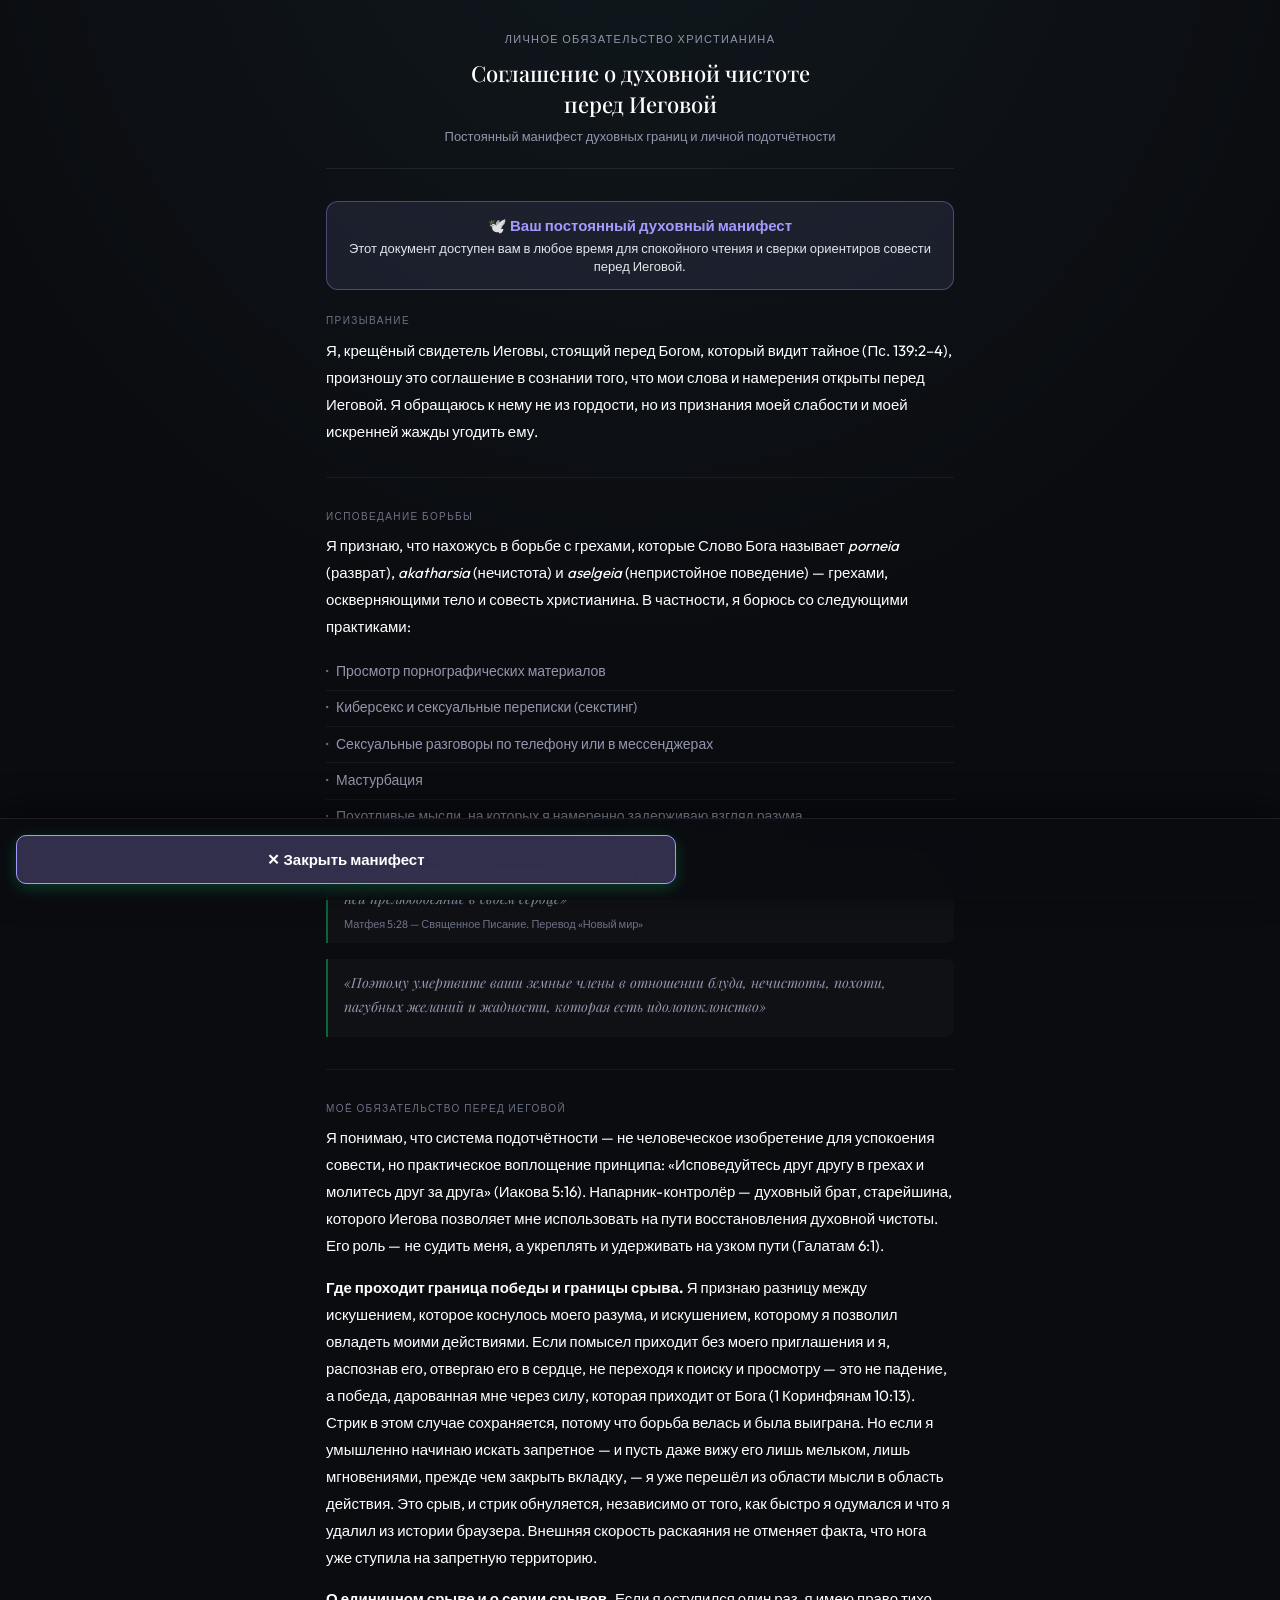
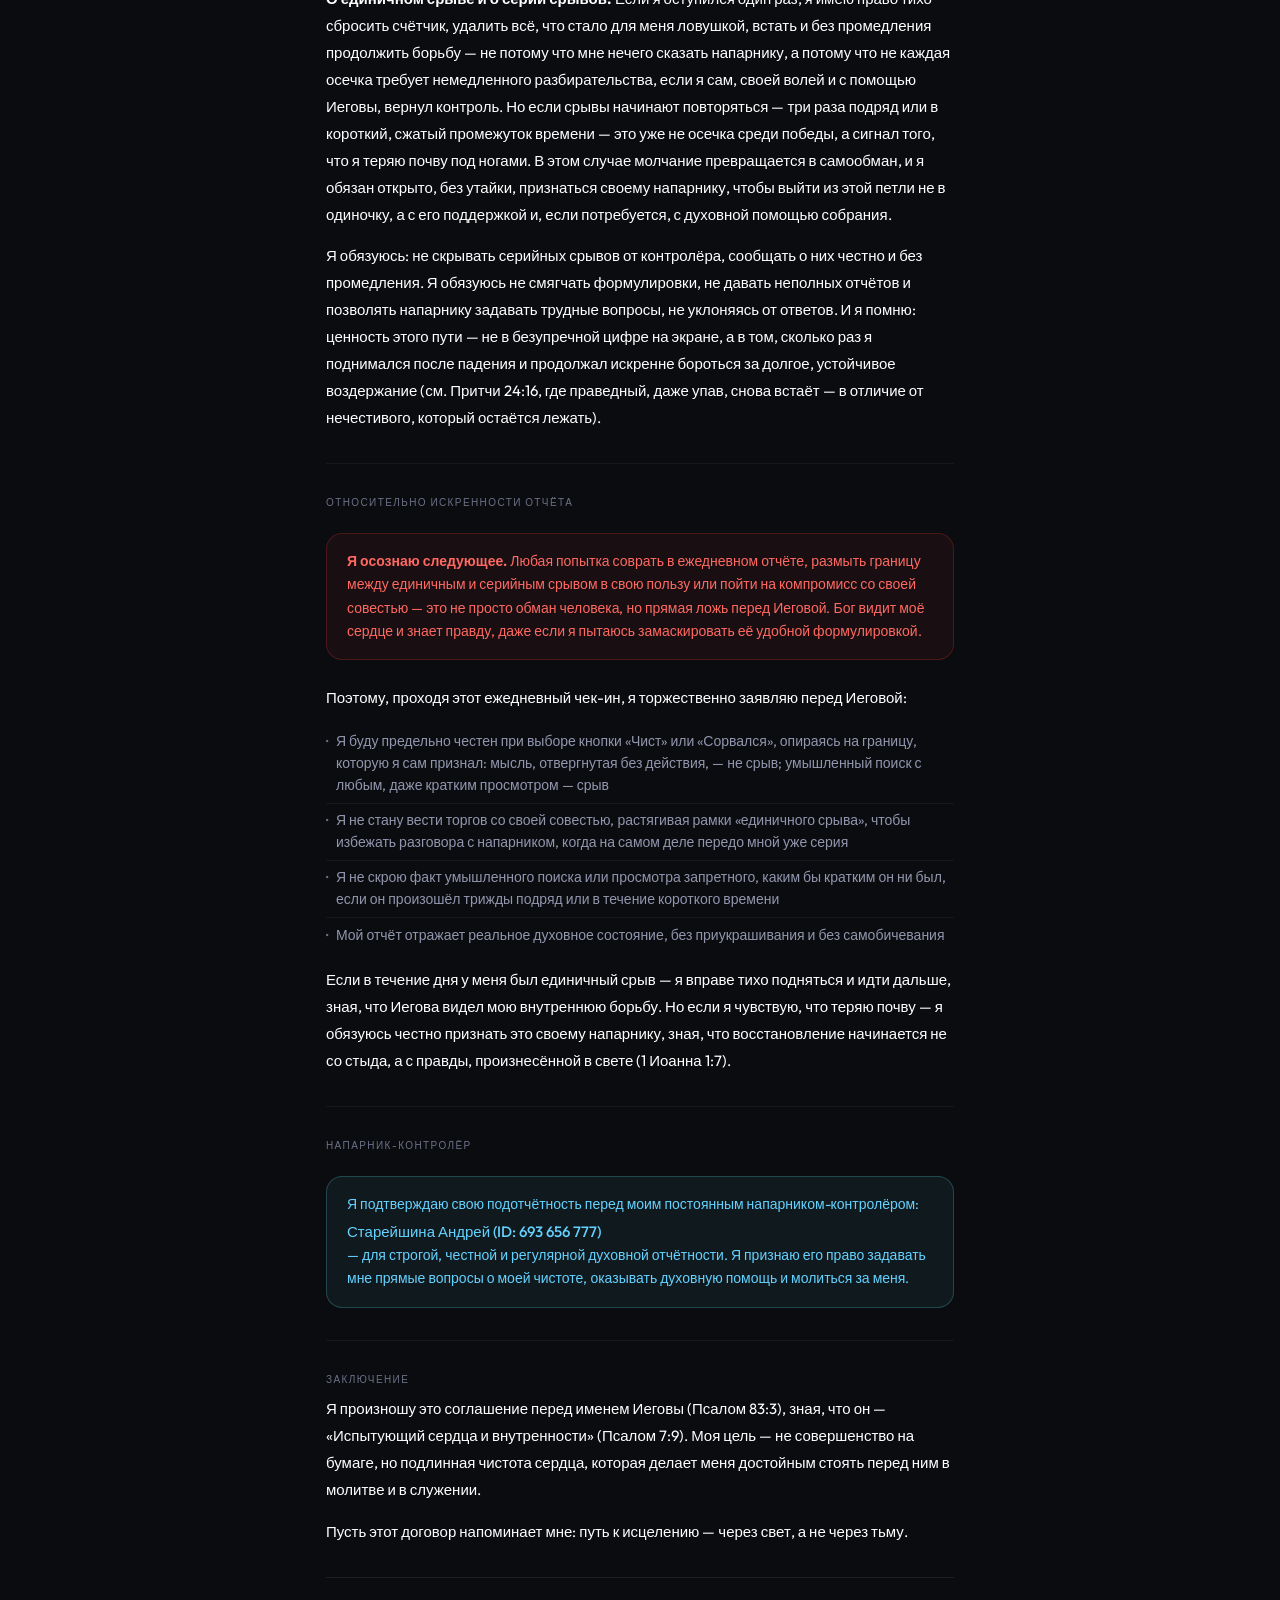
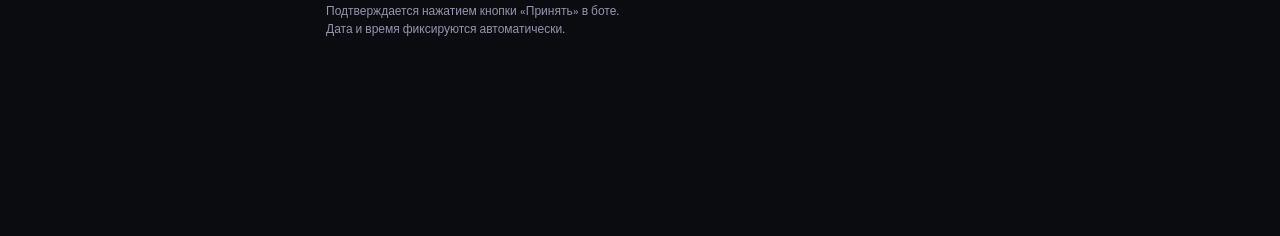
==== commit 22de189f: "style(webapp): restore neon dark glassmorphism design with cosmetic polish" ====
--- a/webapp/purity_covenant_jw_v2.html
+++ b/webapp/purity_covenant_jw_v2.html
@@ -6,36 +6,35 @@
   <title>Соглашение о духовной чистоте перед Иеговой</title>
   <link rel="preconnect" href="https://fonts.googleapis.com">
   <link rel="preconnect" href="https://fonts.gstatic.com" crossorigin>
-  <link href="https://fonts.googleapis.com/css2?family=Inter:wght@400;500;600&family=Playfair+Display:ital,wght@0,500;0,600;1,400&display=swap" rel="stylesheet">
+  <link href="https://fonts.googleapis.com/css2?family=Outfit:wght@300;400;500;600;700&family=Playfair+Display:ital,wght@0,400..700;1,400..700&display=swap" rel="stylesheet">
   <link rel="stylesheet" href="style.css">
   <script src="https://telegram.org/js/telegram-web-app.js"></script>
   <style>
     :root {
-      --cov-bg-deep: #12110f;
-      --cov-bg-base: #161513;
-      --cov-bg-surface: #1c1a18;
-      --cov-bg-raised: #262421;
-      --cov-text-primary: #efe9de;
-      --cov-text-secondary: #aaa398;
-      --cov-text-muted: #8a847a;
-      --cov-border-subtle: rgba(239, 233, 222, 0.08);
-      --cov-border-strong: rgba(239, 233, 222, 0.16);
-      --cov-border-scripture: rgba(76, 195, 138, 0.35);
-      --cov-bg-warning: rgba(229, 72, 77, 0.08);
-      --cov-border-warning: rgba(229, 72, 77, 0.24);
-      --cov-text-warning: #e5484d;
-      --cov-amber: #d4a259;
-      --cov-amber-soft: rgba(212, 162, 89, 0.10);
-      --cov-amber-border: rgba(212, 162, 89, 0.28);
+      color-scheme: dark;
+      --color-text-primary: #ffffff;
+      --color-text-secondary: #9296ad;
+      --color-text-tertiary: #6d7187;
+      --color-border-primary: rgba(255, 255, 255, 0.08);
+      --color-border-secondary: rgba(0, 255, 135, 0.35);
+      --color-border-tertiary: rgba(255, 255, 255, 0.05);
+      --color-background-secondary: rgba(255, 255, 255, 0.025);
+      --color-background-warning: rgba(255, 59, 48, 0.06);
+      --color-border-warning: rgba(255, 59, 48, 0.22);
+      --color-text-warning: #ff6961;
+      --color-background-info: rgba(96, 239, 255, 0.06);
+      --color-border-info: rgba(96, 239, 255, 0.22);
+      --color-text-info: #64d2ff;
       --font-serif: 'Playfair Display', Georgia, serif;
-      --font-sans: 'Inter', -apple-system, BlinkMacSystemFont, 'Segoe UI', sans-serif;
-      --border-radius-md: 12px;
+      --font-sans: 'Outfit', sans-serif;
+      --border-radius-md: 8px;
       --border-radius-lg: 16px;
     }
 
     body {
-      background-color: var(--cov-bg-base);
-      color: var(--cov-text-primary);
+      display: block;
+      background-color: #0b0c10;
+      color: var(--color-text-primary);
       font-family: var(--font-sans);
       margin: 0;
       padding: 0;
@@ -43,115 +42,76 @@
     }
 
     .covenant-wrap {
-      max-width: 620px;
+      max-width: 660px;
       margin: 0 auto;
-      padding: 24px 16px calc(168px + env(safe-area-inset-bottom, 0px)) 16px;
-      color: var(--cov-text-primary);
+      padding: 2rem 1rem calc(170px + env(safe-area-inset-bottom, 0px)) 1rem;
+      font-family: var(--font-serif);
+      color: var(--color-text-primary);
     }
     .covenant-header {
-      text-align: left;
-      margin-bottom: 24px;
-      padding-bottom: 20px;
-      border-bottom: 1px solid var(--cov-border-subtle);
+      text-align: center;
+      margin-bottom: 2rem;
+      padding-bottom: 1.5rem;
+      border-bottom: 1px solid var(--color-border-primary);
     }
     .covenant-header .eyebrow {
       font-family: var(--font-sans);
-      font-size: 12.5px;
-      font-weight: 500;
-      color: var(--cov-text-muted);
-      margin-bottom: 8px;
+      font-size: 11px;
+      letter-spacing: 0.12em;
+      text-transform: uppercase;
+      color: var(--color-text-secondary);
+      margin-bottom: 0.75rem;
     }
     .covenant-header h1 {
       font-family: var(--font-serif);
-      font-size: 24px;
+      font-size: 22px;
       font-weight: 500;
-      line-height: 1.3;
-      letter-spacing: -0.01em;
-      color: var(--cov-text-primary);
-      margin: 0 0 8px;
+      line-height: 1.4;
+      margin: 0 0 0.5rem;
     }
     .covenant-header .subtitle {
-      font-size: 13.5px;
-      line-height: 1.45;
-      color: var(--cov-text-secondary);
-      font-family: var(--font-sans);
-      margin: 0;
-    }
-    .mode-banner {
-      display: none;
-      border-radius: var(--border-radius-md);
-      padding: 14px 16px;
-      margin-bottom: 24px;
-      background-color: var(--cov-bg-surface);
-      border: 1px solid var(--cov-border-subtle);
-      font-family: var(--font-sans);
-    }
-    .mode-banner.is-restart {
-      background-color: var(--cov-amber-soft);
-      border-color: var(--cov-amber-border);
-    }
-    .mode-banner-title {
-      display: flex;
-      align-items: center;
-      gap: 8px;
-      font-size: 14px;
-      font-weight: 600;
-      color: var(--cov-text-primary);
-      margin-bottom: 4px;
-    }
-    .mode-banner.is-restart .mode-banner-title {
-      color: var(--cov-amber);
-    }
-    .mode-banner-title .icon {
-      color: var(--cov-amber);
-    }
-    .mode-banner-desc {
       font-size: 13px;
-      color: var(--cov-text-secondary);
-      line-height: 1.5;
-    }
-    .section { margin-bottom: 24px; }
+      color: var(--color-text-secondary);
+      font-family: var(--font-sans);
+    }
+    .section { margin-bottom: 1.75rem; }
     .section-label {
       font-family: var(--font-sans);
-      font-size: 13px;
-      font-weight: 600;
-      color: var(--cov-text-secondary);
-      margin: 0 0 10px;
+      font-size: 10px;
+      letter-spacing: 0.14em;
+      text-transform: uppercase;
+      color: var(--color-text-tertiary);
+      margin-bottom: 0.6rem;
     }
     .body-text {
       font-size: 15px;
-      line-height: 1.7;
-      color: var(--cov-text-primary);
-      margin: 0 0 12px;
-      font-family: var(--font-sans);
-    }
-    .body-text strong {
-      font-weight: 600;
-      color: var(--cov-text-primary);
+      line-height: 1.8;
+      color: var(--color-text-primary);
+      margin: 0 0 0.9rem;
+      font-family: var(--font-sans);
     }
     .scripture-block {
-      border-left: 2px solid var(--cov-border-scripture);
-      padding: 12px 16px;
-      margin: 16px 0;
-      background: var(--cov-bg-surface);
+      border-left: 2px solid var(--color-border-secondary);
+      padding: 0.75rem 1rem;
+      margin: 1rem 0;
+      background: var(--color-background-secondary);
       border-radius: 0 var(--border-radius-md) var(--border-radius-md) 0;
     }
     .scripture-block .verse {
-      font-family: var(--font-serif);
-      font-size: 15px;
+      font-size: 14px;
       font-style: italic;
-      line-height: 1.65;
-      color: var(--cov-text-primary);
-      margin: 0 0 6px;
+      line-height: 1.75;
+      color: var(--color-text-secondary);
+      margin: 0 0 0.3rem;
     }
     .scripture-block .ref {
       font-family: var(--font-sans);
-      font-size: 12px;
-      color: var(--cov-text-muted);
+      font-size: 11px;
+      color: var(--color-text-tertiary);
       margin: 0;
     }
     .sins-list {
-      margin: 12px 0;
+      margin: 0.75rem 0;
       padding: 0;
       list-style: none;
     }
@@ -159,113 +119,103 @@
       font-size: 14px;
       font-family: var(--font-sans);
       line-height: 1.55;
-      color: var(--cov-text-secondary);
-      padding: 8px 0;
-      border-bottom: 1px solid var(--cov-border-subtle);
+      color: var(--color-text-secondary);
+      padding: 0.4rem 0;
+      border-bottom: 0.5px solid var(--color-border-tertiary);
       display: flex;
       align-items: flex-start;
-      gap: 10px;
+      gap: 8px;
     }
     .sins-list li:last-child { border-bottom: none; }
     .sins-list li::before {
       content: "·";
-      color: var(--cov-text-muted);
+      color: var(--color-text-tertiary);
       font-size: 18px;
-      line-height: 1.1;
+      line-height: 1.25;
       flex-shrink: 0;
     }
     .divider {
       border: none;
-      border-top: 1px solid var(--cov-border-subtle);
-      margin: 24px 0;
+      border-top: 0.5px solid var(--color-border-tertiary);
+      margin: 2rem 0;
     }
     .warning-block {
-      background: var(--cov-bg-warning);
-      border: 1px solid var(--cov-border-warning);
-      border-radius: var(--border-radius-md);
-      padding: 14px 16px;
-      margin: 16px 0;
+      background: var(--color-background-warning);
+      border: 0.5px solid var(--color-border-warning);
+      border-radius: var(--border-radius-lg);
+      padding: 1rem 1.25rem;
+      margin: 1.5rem 0;
     }
     .warning-block p {
       font-family: var(--font-sans);
       font-size: 14px;
-      line-height: 1.6;
-      color: var(--cov-text-primary);
+      line-height: 1.65;
+      color: var(--color-text-warning);
       margin: 0;
     }
-    .warning-block strong {
-      color: var(--cov-text-warning);
-      font-weight: 600;
-    }
     .partner-block {
-      background: var(--cov-bg-surface);
-      border: 1px solid var(--cov-border-strong);
-      border-radius: var(--border-radius-md);
-      padding: 14px 16px;
-      margin: 12px 0;
+      background: var(--color-background-info);
+      border: 0.5px solid var(--color-border-info);
+      border-radius: var(--border-radius-lg);
+      padding: 1rem 1.25rem;
+      margin: 1.5rem 0;
+      display: flex;
+      gap: 12px;
+      align-items: flex-start;
     }
     .partner-block .partner-text {
       font-family: var(--font-sans);
       font-size: 14px;
-      line-height: 1.6;
-      color: var(--cov-text-secondary);
+      line-height: 1.65;
+      color: var(--color-text-info);
     }
     .partner-block .partner-id {
-      font-weight: 600;
+      font-weight: 500;
       font-size: 15px;
-      color: var(--cov-text-primary);
       display: block;
-      margin: 6px 0;
-      font-variant-numeric: tabular-nums;
+      margin-top: 4px;
     }
     .seal-row {
       display: flex;
       align-items: center;
       gap: 10px;
-      margin-top: 24px;
-      padding-top: 20px;
-      border-top: 1px solid var(--cov-border-subtle);
+      margin-top: 2rem;
+      padding-top: 1.5rem;
+      border-top: 0.5px solid var(--color-border-primary);
     }
     .seal-text {
       font-family: var(--font-sans);
-      font-size: 12.5px;
-      color: var(--cov-text-muted);
+      font-size: 12px;
+      color: var(--color-text-secondary);
       line-height: 1.5;
-      margin: 0;
-    }
-
-    /* Нижняя панель действия */
+    }
+
+    /* Стили для формы согласия внизу */
     .accept-section {
       position: fixed;
       bottom: 0;
       left: 0;
       right: 0;
-      background: rgba(22, 21, 19, 0.95);
-      border-top: 1px solid var(--cov-border-subtle);
-      padding: 12px 16px calc(12px + env(safe-area-inset-bottom, 0px)) 16px;
+      background: rgba(11, 12, 16, 0.94);
+      border-top: 1px solid rgba(255, 255, 255, 0.08);
+      padding: 1rem 1rem calc(1rem + env(safe-area-inset-bottom, 0px)) 1rem;
       display: flex;
       flex-direction: column;
-      gap: 10px;
+      align-items: center;
+      gap: 0.75rem;
       z-index: 100;
-      backdrop-filter: blur(12px);
-      -webkit-backdrop-filter: blur(12px);
-    }
-    .accept-inner {
+      backdrop-filter: blur(20px);
+      -webkit-backdrop-filter: blur(20px);
+      box-shadow: 0 -10px 30px rgba(0, 0, 0, 0.5);
+    }
+    .accept-section > * {
       width: 100%;
-      max-width: 620px;
-      margin: 0 auto;
-      display: flex;
-      flex-direction: column;
-      gap: 10px;
+      max-width: 660px;
     }
     .scroll-warning {
-      display: flex;
-      align-items: center;
-      justify-content: center;
-      gap: 8px;
-      font-family: var(--font-sans);
-      font-size: 12.5px;
-      color: var(--cov-amber);
+      font-family: var(--font-sans);
+      font-size: 13px;
+      color: #ff9f0a;
       text-align: center;
       margin: 0;
       font-weight: 500;
@@ -280,58 +230,41 @@
       font-size: 13px;
       line-height: 1.45;
       user-select: none;
-      color: var(--cov-text-primary);
-      transition: opacity 150ms cubic-bezier(0.22, 1, 0.36, 1);
+      color: var(--color-text-secondary);
+      transition: opacity 0.3s;
       font-family: var(--font-sans);
     }
     .checkbox-container.disabled {
-      opacity: 0.45;
+      opacity: 0.5;
       cursor: not-allowed;
     }
     .checkbox-container input {
       margin-top: 2px;
       width: 18px;
       height: 18px;
-      accent-color: var(--cov-text-primary);
+      accent-color: #00ff87;
       cursor: pointer;
       flex-shrink: 0;
     }
     .btn-confirm {
       width: 100%;
-      display: inline-flex;
-      align-items: center;
-      justify-content: center;
-      gap: 8px;
-      padding: 13px 16px;
-      border: 1px solid transparent;
-      border-radius: 12px;
-      font-size: 14.5px;
+      padding: 14px;
+      border: none;
+      border-radius: 10px;
+      font-size: 15px;
       font-weight: 600;
-      color: #161513;
-      background-color: #efe9de;
-      box-shadow: inset 0 1px 0 rgba(255, 255, 255, 0.45);
+      color: #0b0c10;
+      background: linear-gradient(135deg, #00ff87 0%, #60efff 100%);
       cursor: pointer;
-      transition: background-color 140ms cubic-bezier(0.22, 1, 0.36, 1), opacity 140ms cubic-bezier(0.22, 1, 0.36, 1);
-      font-family: var(--font-sans);
-    }
-    .btn-confirm:hover:not(.disabled) {
-      background-color: #f6f2ea;
+      transition: all 0.3s ease;
+      box-shadow: 0 4px 15px rgba(0, 255, 135, 0.2);
+      font-family: var(--font-sans);
     }
     .btn-confirm.disabled {
-      background-color: var(--cov-bg-raised);
-      border-color: var(--cov-border-subtle);
-      color: var(--cov-text-muted);
+      background: #1f2026;
+      color: #5c5f73;
       cursor: not-allowed;
       box-shadow: none;
-    }
-    .btn-manifest-close {
-      background-color: var(--cov-bg-raised);
-      border: 1px solid var(--cov-border-strong);
-      color: var(--cov-text-primary);
-      box-shadow: none;
-    }
-    .btn-manifest-close:hover {
-      background-color: #2e2b28;
     }
   </style>
 </head>
@@ -345,20 +278,14 @@
   </div>
 
   <!-- Информационные плашки режимов (Манифест / Перезагрузка после срыва) -->
-  <div id="manifest-banner" class="mode-banner">
-    <div class="mode-banner-title">
-      <svg class="icon" viewBox="0 0 24 24" aria-hidden="true"><path d="M2 3h6a4 4 0 0 1 4 4v14a3 3 0 0 0-3-3H2z"/><path d="M22 3h-6a4 4 0 0 0-4 4v14a3 3 0 0 1 3-3h7z"/></svg>
-      <span>Постоянный духовный манифест</span>
-    </div>
-    <div class="mode-banner-desc">Этот документ доступен в любое время для спокойного чтения и сверки ориентиров совести перед Иеговой.</div>
-  </div>
-
-  <div id="restart-banner" class="mode-banner is-restart">
-    <div class="mode-banner-title">
-      <svg class="icon" viewBox="0 0 24 24" aria-hidden="true"><circle cx="12" cy="12" r="10"/><polyline points="12 6 12 12 16 14"/></svg>
-      <span>Точка перезагрузки и покаяния</span>
-    </div>
-    <div class="mode-banner-desc">Остановитесь и выдохните. Посвятите эти 3 минуты глубокому размышлению и молитве перед новым стартом чистой жизни.</div>
+  <div id="manifest-banner" style="display: none; border-radius: 12px; padding: 14px 18px; margin-bottom: 24px; background: rgba(162, 155, 254, 0.1); border: 1px solid rgba(162, 155, 254, 0.35); text-align: center; font-family: var(--font-sans);">
+    <div style="font-size: 15px; font-weight: 600; color: #a29bfe; margin-bottom: 4px;">🕊️ Ваш постоянный духовный манифест</div>
+    <div style="font-size: 13px; color: #dfe6e9; line-height: 1.4;">Этот документ доступен вам в любое время для спокойного чтения и сверки ориентиров совести перед Иеговой.</div>
+  </div>
+
+  <div id="restart-banner" style="display: none; border-radius: 12px; padding: 14px 18px; margin-bottom: 24px; background: rgba(253, 203, 110, 0.15); border: 1px solid rgba(253, 203, 110, 0.45); text-align: center; font-family: var(--font-sans);">
+    <div style="font-size: 15px; font-weight: 700; color: #ffeaa7; margin-bottom: 4px;">🕊️ Точка перезагрузки и покаяния</div>
+    <div style="font-size: 13px; color: #ffeaa7; line-height: 1.4;">Остановитесь и выдохните. Посвятите эти 3 минуты глубокому размышлению и молитве перед новым стартом чистой жизни.</div>
   </div>
 
   <div class="section">
@@ -447,29 +374,23 @@
 
 <!-- Блок действий для режима Манифеста (спокойное чтение в любое время) -->
 <div class="accept-section" id="manifest-action-section" style="display: none;">
-  <div class="accept-inner">
-    <button class="btn-confirm btn-manifest-close" id="btn-close-manifest">
-      <svg class="icon" viewBox="0 0 24 24" aria-hidden="true"><line x1="18" x2="6" y1="6" y2="18"/><line x1="6" x2="18" y1="6" y2="18"/></svg>
-      <span>Закрыть манифест</span>
-    </button>
-  </div>
+  <button class="btn-confirm" id="btn-close-manifest" style="background: rgba(162, 155, 254, 0.25); border: 1px solid #a29bfe; color: #ffffff;">
+    ✕ Закрыть манифест
+  </button>
 </div>
 
 <!-- Блок с подтверждением соглашения (только для режима перезагрузки после срыва) -->
 <div class="accept-section" id="restart-action-section" style="display: none;">
-  <div class="accept-inner">
-    <p class="scroll-warning" id="scroll-warning">Пожалуйста, вдумчиво прочитайте Соглашение. Кнопка подтверждения разблокируется через: <b>3:00</b></p>
-    
-    <label class="checkbox-container disabled" id="checkbox-label">
-      <input type="checkbox" id="accept-checkbox" disabled>
-      <span class="label-text">Я прочитал и искренне принимаю условия Соглашения о духовной чистоте перед Иеговой</span>
-    </label>
-    
-    <button class="btn-confirm disabled" id="btn-confirm" disabled>
-      <svg class="icon" viewBox="0 0 24 24" aria-hidden="true"><polyline points="20 6 9 17 4 12"/></svg>
-      <span>Подтвердить и возобновить путь чистоты</span>
-    </button>
-  </div>
+  <p class="scroll-warning" id="scroll-warning">⏳ Пожалуйста, вдумчиво прочитайте Соглашение. Кнопка подтверждения разблокируется через: 3:00</p>
+  
+  <label class="checkbox-container disabled" id="checkbox-label">
+    <input type="checkbox" id="accept-checkbox" disabled>
+    <span class="label-text">Я прочитал и искренне принимаю условия Соглашения о духовной чистоте перед Иеговой</span>
+  </label>
+  
+  <button class="btn-confirm disabled" id="btn-confirm" disabled>
+    🟢 Подтвердить и возобновить путь чистоты
+  </button>
 </div>
 
 <script>
@@ -478,8 +399,8 @@
     try {
       tg.ready();
       tg.expand();
-      if (typeof tg.setHeaderColor === 'function') tg.setHeaderColor('#161513');
-      if (typeof tg.setBackgroundColor === 'function') tg.setBackgroundColor('#161513');
+      if (typeof tg.setHeaderColor === 'function') tg.setHeaderColor('#0b0c10');
+      if (typeof tg.setBackgroundColor === 'function') tg.setBackgroundColor('#0b0c10');
     } catch (e) {}
   }
 
@@ -553,15 +474,15 @@
         if (!timerExpired) {
             const timeStr = formatTime(timeRemaining);
             if (scrolledToBottom) {
-                scrollWarning.innerHTML = `Текст прокручен. Завершите вдумчивое размышление. Подтверждение станет доступно через: <b>${timeStr}</b>`;
+                scrollWarning.innerHTML = `⏳ Текст прокручен. Пожалуйста, завершите вдумчивое размышление. Подтверждение станет доступно через: <b>${timeStr}</b>`;
             } else {
-                scrollWarning.innerHTML = `Пожалуйста, вдумчиво прочитайте Соглашение. Подтверждение станет доступно через: <b>${timeStr}</b>`;
+                scrollWarning.innerHTML = `⏳ Пожалуйста, вдумчиво прочитайте Соглашение. Подтверждение станет доступно через: <b>${timeStr}</b>`;
             }
-            scrollWarning.style.display = 'flex';
+            scrollWarning.style.display = 'block';
         } else {
             if (!scrolledToBottom) {
-                scrollWarning.textContent = 'Пролистайте документ до самого конца, чтобы активировать подтверждение.';
-                scrollWarning.style.display = 'flex';
+                scrollWarning.innerHTML = `⚠️ Пролистайте документ до самого конца, чтобы активировать подтверждение.`;
+                scrollWarning.style.display = 'block';
             } else {
                 scrollWarning.style.display = 'none';
             }
@@ -629,10 +550,9 @@
             return;
         }
 
-        const confirmDefaultHtml = '<svg class="icon" viewBox="0 0 24 24" aria-hidden="true"><polyline points="20 6 9 17 4 12"/></svg><span>Подтвердить и возобновить путь чистоты</span>';
         btnConfirm.classList.add('disabled');
         btnConfirm.setAttribute('disabled', 'true');
-        btnConfirm.textContent = 'Возобновление соглашения...';
+        btnConfirm.innerHTML = '⌛ Возобновление соглашения...';
 
         fetch('/api/accept_covenant', {
             method: 'POST',
@@ -645,20 +565,20 @@
                 if (tg && typeof tg.close === 'function') {
                     tg.close();
                 } else {
-                    alert("Соглашение успешно возобновлено. Вы можете закрыть окно и вернуться в бот.");
+                    alert("Соглашение успешно возобновлено! Вы можете закрыть окно и вернуться в бот.");
                 }
             } else {
                 alert("Ошибка при сохранении: " + (data.error || "Неизвестная ошибка"));
                 btnConfirm.classList.remove('disabled');
                 btnConfirm.removeAttribute('disabled');
-                btnConfirm.innerHTML = confirmDefaultHtml;
+                btnConfirm.innerHTML = '🟢 Подтвердить и возобновить путь чистоты';
             }
         })
         .catch(err => {
             alert("Ошибка подключения к серверу: " + err);
             btnConfirm.classList.remove('disabled');
             btnConfirm.removeAttribute('disabled');
-            btnConfirm.innerHTML = confirmDefaultHtml;
+            btnConfirm.innerHTML = '🟢 Подтвердить и возобновить путь чистоты';
         });
     });
   }
--- a/webapp/style.css
+++ b/webapp/style.css
@@ -1,40 +1,23 @@
-/* Warm Graphite Design System — Habit Tracker & Covenant */
+/* Базовые стили и переменные */
 :root {
-    --bg-deep: #12110f;
-    --bg-base: #161513;
-    --bg-surface: #1c1a18;
-    --bg-raised: #262421;
-    --bg-hover: #2e2b28;
-
-    --border-subtle: rgba(239, 233, 222, 0.08);
-    --border-strong: rgba(239, 233, 222, 0.16);
-
-    --text-primary: #efe9de;
-    --text-secondary: #aaa398;
-    --text-muted: #8a847a;
-
-    --accent-amber: #d4a259;
-    --accent-amber-soft: rgba(212, 162, 89, 0.12);
-    --accent-amber-border: rgba(212, 162, 89, 0.28);
-
-    --positive: #4cc38a;
-    --positive-soft: rgba(76, 195, 138, 0.11);
-    --positive-border: rgba(76, 195, 138, 0.26);
-
-    --negative: #e5484d;
-    --negative-soft: rgba(229, 72, 77, 0.10);
-    --negative-border: rgba(229, 72, 77, 0.26);
-
-    --btn-primary-bg: #efe9de;
-    --btn-primary-text: #161513;
-
-    --radius-sm: 8px;
-    --radius-md: 12px;
-    --radius-lg: 16px;
-
-    --ease: cubic-bezier(0.22, 1, 0.36, 1);
-    --font-sans: 'Inter', -apple-system, BlinkMacSystemFont, 'Segoe UI', sans-serif;
-    --font-serif: 'Playfair Display', Georgia, serif;
+    color-scheme: dark;
+    --bg-color: #0b0c10;
+    --card-bg: rgba(255, 255, 255, 0.035);
+    --card-border: rgba(255, 255, 255, 0.08);
+    --text-primary: #ffffff;
+    --text-secondary: #9296ad;
+    --accent-green: #00ff87;
+    --accent-red: #ff3b30;
+    --accent-blue: #60efff;
+    --accent-gray: #1f2026;
+    --accent-yellow: #ffd60a;
+    
+    --glow-green: rgba(0, 255, 135, 0.14);
+    --glow-red: rgba(255, 59, 48, 0.14);
+    --glow-blue: rgba(96, 239, 255, 0.14);
+    --glow-yellow: rgba(255, 214, 10, 0.14);
+    
+    --nav-height: 64px;
 }
 
 * {
@@ -44,80 +27,83 @@
     -webkit-tap-highlight-color: transparent;
 }
 
-html, body {
-    background-color: var(--bg-base);
-    color: var(--text-primary);
-    font-family: var(--font-sans);
-    font-size: 14px;
-    font-weight: 400;
-    line-height: 1.5;
+html {
+    background-color: var(--bg-color);
     -webkit-font-smoothing: antialiased;
     -moz-osx-font-smoothing: grayscale;
+}
+
+body {
+    font-family: 'Outfit', -apple-system, BlinkMacSystemFont, "Segoe UI", Roboto, Helvetica, Arial, sans-serif;
+    background-color: var(--bg-color);
+    background-image: radial-gradient(ellipse 85% 35% at 50% -5%, rgba(96, 239, 255, 0.055), transparent 70%);
+    background-repeat: no-repeat;
+    color: var(--text-primary);
     min-height: 100vh;
-}
-
-.icon {
-    width: 16px;
-    height: 16px;
-    flex-shrink: 0;
-    stroke: currentColor;
-    fill: none;
-    stroke-width: 1.5;
-    stroke-linecap: round;
-    stroke-linejoin: round;
-}
-
-.icon-lg {
-    width: 18px;
-    height: 18px;
-}
-
-.hidden {
-    display: none !important;
+    padding: 16px 16px calc(var(--nav-height) + 28px + env(safe-area-inset-bottom, 0px)) 16px;
+    display: flex;
+    justify-content: center;
+    overflow-x: hidden;
 }
 
 .app-container {
-    max-width: 520px;
-    margin: 0 auto;
-    padding: 16px 16px calc(88px + env(safe-area-inset-bottom, 0px)) 16px;
-}
-
-/* Header */
+    width: 100%;
+    max-width: 480px;
+    display: flex;
+    flex-direction: column;
+    gap: 18px;
+}
+
+/* Заголовок */
 .app-header {
-    padding: 8px 0 16px 0;
-    margin-bottom: 16px;
-    border-bottom: 1px solid var(--border-subtle);
-}
-
-.app-header h1 {
-    font-size: 20px;
-    font-weight: 600;
-    letter-spacing: -0.02em;
-    color: var(--text-primary);
-    line-height: 1.25;
-}
-
-.app-header .subtitle {
-    margin-top: 4px;
+    text-align: center;
+    margin-bottom: 5px;
+    padding-top: 10px;
+}
+
+.glow-text {
+    font-size: 28px;
+    font-weight: 700;
+    letter-spacing: 2px;
+    background: linear-gradient(135deg, #00ff87 0%, #60efff 100%);
+    -webkit-background-clip: text;
+    -webkit-text-fill-color: transparent;
+    text-shadow: 0 0 20px rgba(0, 255, 135, 0.2);
+}
+
+.subtitle {
     font-size: 13px;
     color: var(--text-secondary);
-    font-variant-numeric: tabular-nums;
-}
-
-/* Tab routing */
+    margin-top: 5px;
+    transition: all 0.3s ease;
+}
+
+/* Элементы Glassmorphism */
+.glass {
+    background: var(--card-bg);
+    backdrop-filter: blur(16px);
+    -webkit-backdrop-filter: blur(16px);
+    border: 1px solid var(--card-border);
+    border-radius: 16px;
+    transition: all 0.3s cubic-bezier(0.25, 0.8, 0.25, 1);
+}
+
+/* Вкладки (Tabs) */
 .tab-content {
     display: none;
+    flex-direction: column;
+    gap: 20px;
+    animation: fadeIn 0.4s cubic-bezier(0.25, 0.8, 0.25, 1) forwards;
 }
 
 .tab-content.active {
-    display: block;
-    animation: tabFadeRise 160ms var(--ease);
-}
-
-@keyframes tabFadeRise {
+    display: flex;
+}
+
+@keyframes fadeIn {
     from {
         opacity: 0;
-        transform: translateY(4px);
+        transform: translateY(8px);
     }
     to {
         opacity: 1;
@@ -125,583 +111,416 @@
     }
 }
 
-/* Quote / Reflection strip */
+/* Карточки статистики */
+.stats-grid {
+    display: grid;
+    grid-template-columns: 1fr 1fr;
+    gap: 12px;
+}
+
+.stat-card {
+    display: flex;
+    align-items: center;
+    padding: 14px;
+    gap: 10px;
+    min-width: 0;
+}
+
+.stat-icon {
+    font-size: 22px;
+    background: rgba(255, 255, 255, 0.04);
+    width: 42px;
+    height: 42px;
+    flex-shrink: 0;
+    display: flex;
+    align-items: center;
+    justify-content: center;
+    border-radius: 12px;
+    border: 1px solid rgba(255, 255, 255, 0.06);
+}
+
+.stat-info {
+    display: flex;
+    flex-direction: column;
+    min-width: 0;
+}
+
+.stat-label {
+    font-size: 10px;
+    color: var(--text-secondary);
+    text-transform: uppercase;
+    letter-spacing: 0.5px;
+}
+
+.stat-value {
+    font-size: 16px;
+    font-weight: 600;
+    line-height: 1.25;
+    margin-top: 2px;
+    font-variant-numeric: tabular-nums;
+}
+
+/* Свечение для карточек */
+.glow-green {
+    box-shadow: 0 8px 32px 0 var(--glow-green);
+    border-color: rgba(0, 255, 135, 0.15);
+}
+
+.glow-red {
+    box-shadow: 0 8px 32px 0 var(--glow-red);
+    border-color: rgba(255, 59, 48, 0.15);
+}
+
+.glow-blue {
+    box-shadow: 0 8px 32px 0 var(--glow-blue);
+    border-color: rgba(96, 239, 255, 0.15);
+}
+
+/* Карточка мотивации */
 .quote-card {
     display: flex;
-    align-items: flex-start;
-    gap: 12px;
-    background-color: var(--bg-surface);
-    border: 1px solid var(--border-subtle);
-    border-left: 2px solid var(--accent-amber-border);
-    border-radius: var(--radius-md);
-    padding: 14px 16px;
-    margin-bottom: 12px;
+    align-items: center;
+    padding: 16px;
+    gap: 14px;
+    margin-bottom: 4px;
 }
 
 .quote-icon {
-    color: var(--accent-amber);
-    margin-top: 2px;
-    display: inline-flex;
+    font-size: 24px;
+    flex-shrink: 0;
 }
 
 .quote-text {
     font-size: 13.5px;
-    line-height: 1.55;
-    color: var(--text-secondary);
-}
-
-/* Asymmetric Hero Streak Summary */
-.stats-hero {
-    display: flex;
-    align-items: stretch;
-    background-color: var(--bg-surface);
-    border: 1px solid var(--border-subtle);
-    border-radius: var(--radius-lg);
-    padding: 16px;
-    margin-bottom: 12px;
+    font-style: italic;
+    line-height: 1.5;
+    color: var(--text-primary);
+}
+
+
+/* Секции */
+.dashboard-section {
+    padding: 20px;
+    display: flex;
+    flex-direction: column;
     gap: 16px;
 }
 
-.stat-primary {
-    flex: 1;
-    min-width: 0;
-    display: flex;
-    flex-direction: column;
+.section-title {
+    font-size: 15px;
+    font-weight: 600;
+    letter-spacing: 0.5px;
+    color: var(--text-primary);
+}
+
+/* Сетка Календаря */
+.calendar-wrapper {
+    width: 100%;
+    overflow-x: auto;
+    padding-bottom: 5px;
+}
+
+.calendar-grid {
+    display: grid;
+    grid-template-columns: repeat(7, 1fr);
+    gap: 8px;
+    justify-items: center;
+}
+
+.calendar-weekday-header {
+    font-size: 10px;
+    font-weight: 700;
+    color: var(--text-secondary);
+    text-transform: uppercase;
+    text-align: center;
+    width: 100%;
+    max-width: 45px;
+    display: flex;
+    align-items: center;
+    justify-content: center;
+    padding-bottom: 4px;
+}
+
+.calendar-day-empty {
+    aspect-ratio: 1;
+    width: 100%;
+    max-width: 45px;
+    visibility: hidden;
+}
+
+.calendar-day {
+    aspect-ratio: 1;
+    width: 100%;
+    max-width: 45px;
+    border-radius: 8px;
+    display: flex;
+    flex-direction: column;
+    align-items: center;
+    justify-content: center;
+    font-size: 11.5px;
+    font-weight: 600;
+    font-variant-numeric: tabular-nums;
+    position: relative;
+    cursor: pointer;
+    transition: transform 0.2s ease, border-color 0.2s ease, background 0.2s ease;
+}
+
+@media (hover: hover) {
+    .calendar-day:hover {
+        transform: scale(1.08);
+        z-index: 2;
+    }
+}
+
+.day-clean {
+    background: linear-gradient(135deg, rgba(0, 255, 135, 0.1) 0%, rgba(0, 255, 135, 0.25) 100%);
+    color: var(--accent-green);
+    border: 1px solid rgba(0, 255, 135, 0.25);
+    box-shadow: 0 0 10px rgba(0, 255, 135, 0.08);
+}
+
+.day-late {
+    background: linear-gradient(135deg, rgba(255, 214, 10, 0.1) 0%, rgba(255, 214, 10, 0.25) 100%);
+    color: var(--accent-yellow);
+    border: 1px solid rgba(255, 214, 10, 0.25);
+    box-shadow: 0 0 10px rgba(255, 214, 10, 0.08);
+}
+
+.day-relapse {
+    background: linear-gradient(135deg, rgba(255, 59, 48, 0.1) 0%, rgba(255, 59, 48, 0.25) 100%);
+    color: var(--accent-red);
+    border: 1px solid rgba(255, 59, 48, 0.25);
+    box-shadow: 0 0 10px rgba(255, 59, 48, 0.08);
+}
+
+.day-no-data {
+    background: var(--accent-gray);
+    color: var(--text-secondary);
+    border: 1px solid rgba(255, 255, 255, 0.02);
+}
+
+.day-label-sub {
+    font-size: 8px;
+    margin-top: 1px;
+    font-weight: 400;
+    opacity: 0.8;
+}
+
+/* Легенда */
+.calendar-legend {
+    display: flex;
+    flex-wrap: wrap;
     justify-content: space-between;
+    gap: 8px 12px;
+    font-size: 11px;
+    color: var(--text-secondary);
+    border-top: 1px solid rgba(255, 255, 255, 0.06);
+    padding-top: 12px;
+    margin-top: 4px;
+}
+
+.legend-item {
+    display: flex;
+    align-items: center;
     gap: 6px;
 }
 
-.stat-secondary {
-    flex: 0 0 auto;
-    min-width: 96px;
-    padding-left: 16px;
-    border-left: 1px solid var(--border-subtle);
-    display: flex;
-    flex-direction: column;
-    justify-content: space-between;
-    gap: 6px;
-}
-
-.stat-header-row {
-    display: flex;
-    align-items: center;
-    gap: 6px;
-    color: var(--text-muted);
+.legend-color {
+    width: 11px;
+    height: 11px;
+    border-radius: 3px;
+    flex-shrink: 0;
+}
+
+.legend-color.clean {
+    background: rgba(0, 255, 135, 0.2);
+    border: 1px solid var(--accent-green);
+}
+
+.legend-color.late {
+    background: rgba(255, 214, 10, 0.2);
+    border: 1px solid var(--accent-yellow);
+}
+
+.legend-color.relapse {
+    background: rgba(255, 59, 48, 0.2);
+    border: 1px solid var(--accent-red);
+}
+
+.legend-color.no-data {
+    background: var(--accent-gray);
+    border: 1px solid rgba(255, 255, 255, 0.08);
+}
+
+/* График */
+.chart-container {
+    position: relative;
+    width: 100%;
+    display: flex;
+    justify-content: center;
+    align-items: center;
+    min-height: 64px;
+}
+
+.chart-container.has-chart {
+    height: 230px;
+}
+
+.no-data-msg {
+    text-align: center;
+    color: var(--accent-green);
+    font-size: 13px;
+    font-weight: 500;
+    padding: 8px 0;
+}
+
+/* Формы и кнопки */
+.form-group {
+    display: flex;
+    flex-direction: column;
+    gap: 8px;
+    width: 100%;
+}
+
+.form-group label {
     font-size: 12px;
-    font-weight: 500;
-}
-
-.stat-primary .stat-header-row {
-    color: var(--text-secondary);
-}
-
-.stat-value-hero {
-    font-size: 26px;
-    font-weight: 600;
-    letter-spacing: -0.025em;
-    line-height: 1.15;
-    color: var(--positive);
-    font-variant-numeric: tabular-nums;
-}
-
-.stat-value-side {
-    font-size: 26px;
-    font-weight: 600;
-    letter-spacing: -0.02em;
-    line-height: 1.15;
-    color: var(--text-primary);
-    font-variant-numeric: tabular-nums;
-}
-
-.stat-value-side.has-relapses {
-    color: var(--negative);
-}
-
-.stat-caption {
-    font-size: 12px;
-    color: var(--text-muted);
-}
-
-/* Shortcut & Covenant links */
-.action-stack {
-    display: flex;
-    flex-direction: column;
-    gap: 8px;
-    margin-bottom: 16px;
-}
-
-.btn-manifest {
-    display: flex;
-    align-items: center;
-    justify-content: space-between;
-    gap: 12px;
-    width: 100%;
-    padding: 12px 14px;
-    background-color: var(--bg-surface);
-    border: 1px solid var(--border-subtle);
-    border-radius: var(--radius-md);
-    color: var(--text-primary);
-    text-decoration: none;
-    font-size: 13.5px;
-    font-weight: 500;
-    transition: background-color 140ms var(--ease), border-color 140ms var(--ease);
-}
-
-.btn-manifest:hover,
-.btn-manifest:active {
-    background-color: var(--bg-raised);
-    border-color: var(--border-strong);
-}
-
-.btn-manifest-left {
-    display: inline-flex;
-    align-items: center;
-    gap: 10px;
-}
-
-.btn-manifest-left .icon {
-    color: var(--accent-amber);
-}
-
-.btn-manifest-chevron {
-    color: var(--text-muted);
-}
-
-/* Surface Sections */
-.dashboard-section {
-    background-color: var(--bg-surface);
-    border: 1px solid var(--border-subtle);
-    border-radius: var(--radius-lg);
-    padding: 16px;
-    margin-bottom: 12px;
-}
-
-.section-header {
-    display: flex;
-    align-items: center;
-    justify-content: space-between;
-    margin-bottom: 12px;
-}
-
-.section-title {
-    display: flex;
-    align-items: center;
-    gap: 8px;
+    color: var(--text-secondary);
+    text-transform: uppercase;
+    letter-spacing: 0.5px;
+}
+
+textarea, .form-input, .form-select {
+    width: 100%;
+    background: rgba(255, 255, 255, 0.025);
+    border: 1px solid var(--card-border);
+    border-radius: 12px;
+    padding: 12px 16px;
+    color: var(--text-primary);
+    font-family: inherit;
+    font-size: 14px;
+    transition: border-color 0.25s ease, box-shadow 0.25s ease, background 0.25s ease;
+    outline: none;
+}
+
+.form-select {
+    appearance: none;
+    -webkit-appearance: none;
+    background-image: url("data:image/svg+xml,%3Csvg xmlns='http://www.w3.org/2000/svg' width='16' height='16' viewBox='0 0 24 24' fill='none' stroke='%239296ad' stroke-width='2' stroke-linecap='round' stroke-linejoin='round'%3E%3Cpath d='m6 9 6 6 6-6'/%3E%3C/svg%3E");
+    background-repeat: no-repeat;
+    background-position: right 14px center;
+    padding-right: 40px;
+    cursor: pointer;
+}
+
+.form-select option {
+    background-color: #14161e;
+    color: #ffffff;
+}
+
+textarea::placeholder, .form-input::placeholder {
+    color: rgba(146, 150, 173, 0.65);
+}
+
+textarea:focus, .form-input:focus, .form-select:focus {
+    border-color: rgba(96, 239, 255, 0.5);
+    box-shadow: 0 0 15px rgba(96, 239, 255, 0.15);
+    background-color: rgba(255, 255, 255, 0.045);
+}
+
+.btn {
+    width: 100%;
+    height: 48px;
+    border-radius: 12px;
+    border: none;
+    font-family: inherit;
     font-size: 14px;
     font-weight: 600;
-    color: var(--text-primary);
-    letter-spacing: -0.01em;
-    margin-bottom: 12px;
-}
-
-.section-title .icon {
-    color: var(--text-secondary);
-}
-
-.section-header .section-title {
-    margin-bottom: 0;
-}
-
-/* 30-day Calendar Grid */
-.calendar-wrapper {
-    width: 100%;
-}
-
-.calendar-grid {
-    display: grid;
-    grid-template-columns: repeat(7, minmax(0, 1fr));
-    gap: 6px;
-}
-
-.calendar-weekday-header {
-    text-align: center;
-    font-size: 11px;
-    font-weight: 500;
-    color: var(--text-muted);
-    padding-bottom: 4px;
-}
-
-.calendar-day-empty {
-    aspect-ratio: 1;
-}
-
-.calendar-day {
-    aspect-ratio: 1;
-    border-radius: var(--radius-sm);
-    display: flex;
-    flex-direction: column;
-    align-items: center;
-    justify-content: center;
-    font-size: 12px;
-    font-weight: 500;
-    font-variant-numeric: tabular-nums;
-    border: 1px solid transparent;
-    transition: border-color 120ms var(--ease), background-color 120ms var(--ease);
-    user-select: none;
-    cursor: default;
-}
-
-.calendar-day.day-clean {
-    background-color: var(--positive-soft);
-    border-color: var(--positive-border);
-    color: var(--positive);
-}
-
-.calendar-day.day-late {
-    background-color: var(--accent-amber-soft);
-    border-color: var(--accent-amber-border);
-    color: var(--accent-amber);
-}
-
-.calendar-day.day-relapse {
-    background-color: var(--negative-soft);
-    border-color: var(--negative-border);
-    color: var(--negative);
-}
-
-.calendar-day.day-no-data {
-    background-color: var(--bg-deep);
-    border-color: var(--border-subtle);
-    color: var(--text-muted);
-}
-
-.day-label-sub {
-    font-size: 9px;
-    line-height: 1;
-    margin-top: 1px;
-    font-weight: 600;
-    opacity: 0.9;
-}
-
-.calendar-legend {
-    display: flex;
-    flex-wrap: wrap;
-    gap: 12px 16px;
-    margin-top: 14px;
-    padding-top: 12px;
-    border-top: 1px solid var(--border-subtle);
-}
-
-.legend-item {
-    display: inline-flex;
-    align-items: center;
-    gap: 6px;
-    font-size: 12px;
-    color: var(--text-secondary);
-}
-
-.legend-color {
-    width: 10px;
-    height: 10px;
-    border-radius: 3px;
-    display: inline-block;
-    border: 1px solid transparent;
-}
-
-.legend-color.clean {
-    background-color: var(--positive-soft);
-    border-color: var(--positive);
-}
-
-.legend-color.late {
-    background-color: var(--accent-amber-soft);
-    border-color: var(--accent-amber);
-}
-
-.legend-color.relapse {
-    background-color: var(--negative-soft);
-    border-color: var(--negative);
-}
-
-.legend-color.no-data {
-    background-color: var(--bg-deep);
-    border-color: var(--border-strong);
-}
-
-/* Ranked Triggers Breakdown */
-.chart-container {
-    width: 100%;
-}
-
-.triggers-bars {
-    display: flex;
-    flex-direction: column;
-    gap: 12px;
-}
-
-.trigger-row {
-    display: flex;
-    flex-direction: column;
-    gap: 6px;
-}
-
-.trigger-meta {
-    display: flex;
-    align-items: baseline;
-    justify-content: space-between;
-    gap: 12px;
-    font-size: 13px;
-}
-
-.trigger-name {
-    color: var(--text-primary);
-    font-weight: 500;
-    min-width: 0;
-    overflow: hidden;
-    text-overflow: ellipsis;
-}
-
-.trigger-count {
-    flex-shrink: 0;
-    font-size: 12px;
-    color: var(--text-secondary);
-    font-variant-numeric: tabular-nums;
-}
-
-.trigger-track {
-    width: 100%;
-    height: 6px;
-    background-color: var(--bg-deep);
-    border-radius: 4px;
-    overflow: hidden;
-    border: 1px solid var(--border-subtle);
-}
-
-.trigger-fill {
-    height: 100%;
-    background-color: var(--accent-amber);
-    border-radius: 4px;
-    transition: width 240ms var(--ease);
-}
-
-.no-data-msg {
+    cursor: pointer;
     display: flex;
     align-items: center;
     justify-content: center;
     gap: 8px;
-    padding: 20px 12px;
-    color: var(--text-secondary);
-    font-size: 13px;
+    transition: transform 0.18s ease, box-shadow 0.2s ease, opacity 0.2s ease, background 0.2s ease;
+}
+
+.btn:active:not(:disabled) {
+    transform: scale(0.98);
+}
+
+.btn:disabled {
+    opacity: 0.55;
+    cursor: not-allowed;
+}
+
+.btn-primary {
+    background: linear-gradient(135deg, #00ff87 0%, #60efff 100%);
+    color: #0b0c10;
+    box-shadow: 0 4px 20px rgba(0, 255, 135, 0.2);
+}
+
+.btn-primary:hover {
+    box-shadow: 0 4px 25px rgba(0, 255, 135, 0.35);
+}
+
+.btn-secondary {
+    background: rgba(255, 255, 255, 0.05);
+    color: var(--text-primary);
+    border: 1px solid var(--card-border);
+}
+
+.btn-secondary:hover {
+    background: rgba(255, 255, 255, 0.08);
+}
+
+.btn-danger {
+    background: linear-gradient(135deg, #ff3b30 0%, #ff9500 100%);
+    color: #ffffff;
+    box-shadow: 0 4px 20px rgba(255, 59, 48, 0.2);
+}
+
+.btn-success {
+    background: linear-gradient(135deg, #00ff87 0%, #007aff 100%);
+    color: #0b0c10;
+    box-shadow: 0 4px 20px rgba(0, 255, 135, 0.2);
+}
+
+.btn-gray {
+    background: #1f2026;
+    border: 1px solid rgba(255, 255, 255, 0.07);
+    color: var(--text-secondary);
+}
+
+.btn-gray:hover {
+    background: #272932;
+    color: var(--text-primary);
+}
+
+.app-footer {
     text-align: center;
-}
-
-.no-data-msg .icon {
-    color: var(--positive);
-}
-
-/* Forms & Inputs */
-.form-group {
-    margin-bottom: 12px;
-}
-
-.form-group label,
-.field-label {
-    display: block;
-    font-size: 12.5px;
-    font-weight: 500;
-    color: var(--text-secondary);
-    margin-bottom: 8px;
-}
-
-textarea,
-.form-select,
-.form-input,
-.spiritual-textarea {
-    width: 100%;
-    background-color: var(--bg-deep);
-    border: 1px solid var(--border-subtle);
-    border-radius: var(--radius-md);
-    padding: 12px 14px;
-    color: var(--text-primary);
-    font-family: var(--font-sans);
-    font-size: 14px;
-    line-height: 1.5;
-    outline: none;
-    transition: border-color 140ms var(--ease), background-color 140ms var(--ease);
-}
-
-textarea::placeholder,
-.form-input::placeholder,
-.spiritual-textarea::placeholder {
-    color: var(--text-muted);
-}
-
-textarea:focus,
-.form-select:focus,
-.form-input:focus,
-.spiritual-textarea:focus {
-    border-color: var(--accent-amber-border);
-    background-color: var(--bg-base);
-}
-
-textarea,
-.spiritual-textarea {
-    resize: vertical;
-    min-height: 96px;
-}
-
-.form-select {
-    appearance: none;
-    background-image: url("data:image/svg+xml,%3Csvg xmlns='http://www.w3.org/2000/svg' width='16' height='16' viewBox='0 0 24 24' fill='none' stroke='%23aaa398' stroke-width='1.5' stroke-linecap='round' stroke-linejoin='round'%3E%3Cpath d='m6 9 6 6 6-6'/%3E%3C/svg%3E");
-    background-repeat: no-repeat;
-    background-position: right 12px center;
-    padding-right: 36px;
-    cursor: pointer;
-}
-
-/* Buttons */
-.btn {
-    width: 100%;
-    display: inline-flex;
-    align-items: center;
-    justify-content: center;
-    gap: 8px;
-    padding: 12px 16px;
-    border-radius: var(--radius-md);
-    font-family: var(--font-sans);
-    font-size: 14px;
-    font-weight: 500;
-    line-height: 1.25;
-    cursor: pointer;
-    border: 1px solid transparent;
-    transition: background-color 140ms var(--ease), border-color 140ms var(--ease), opacity 140ms var(--ease), transform 120ms var(--ease);
-    text-decoration: none;
-}
-
-.btn:active:not(:disabled) {
-    transform: translateY(1px);
-}
-
-.btn:disabled {
-    opacity: 0.42;
-    cursor: not-allowed;
-}
-
-.btn-primary {
-    background-color: var(--btn-primary-bg);
-    color: var(--btn-primary-text);
+    font-size: 12px;
+    color: var(--text-secondary);
+    opacity: 0.72;
+    padding: 2px 0 8px 0;
+}
+
+/* Дневник история */
+.journal-history {
+    display: flex;
+    flex-direction: column;
+    gap: 12px;
+}
+
+.journal-card {
+    padding: 14px 16px;
+    background: rgba(255, 255, 255, 0.02);
+    border-radius: 12px;
+    border: 1px solid rgba(255, 255, 255, 0.055);
+}
+
+.journal-date {
+    font-size: 11px;
+    color: var(--accent-blue);
     font-weight: 600;
-    box-shadow: inset 0 1px 0 rgba(255, 255, 255, 0.45);
-}
-
-.btn-primary:hover:not(:disabled) {
-    background-color: #f6f2ea;
-}
-
-.btn-secondary {
-    background-color: var(--bg-raised);
-    color: var(--text-primary);
-    border-color: var(--border-subtle);
-}
-
-.btn-secondary:hover:not(:disabled) {
-    background-color: var(--bg-hover);
-    border-color: var(--border-strong);
-}
-
-.btn-success {
-    background-color: var(--positive-soft);
-    color: var(--positive);
-    border-color: var(--positive-border);
-    font-weight: 500;
-}
-
-.btn-success:hover:not(:disabled) {
-    background-color: rgba(76, 195, 138, 0.18);
-}
-
-.btn-danger {
-    background-color: var(--negative);
-    color: #fffaf7;
-    font-weight: 500;
-    box-shadow: inset 0 1px 0 rgba(255, 255, 255, 0.22);
-}
-
-.btn-danger:hover:not(:disabled) {
-    background-color: #d33d42;
-}
-
-.btn-outline {
-    background-color: transparent;
-    color: var(--text-primary);
-    border-color: var(--border-strong);
-}
-
-.btn-outline:hover:not(:disabled) {
-    background-color: var(--bg-raised);
-}
-
-.btn-outline-amber {
-    background-color: var(--accent-amber-soft);
-    color: var(--accent-amber);
-    border-color: var(--accent-amber-border);
-}
-
-.btn-outline-amber:hover:not(:disabled) {
-    background-color: rgba(212, 162, 89, 0.18);
-}
-
-.btn-gray {
-    background-color: var(--bg-raised);
-    color: var(--text-secondary);
-    border-color: var(--border-subtle);
-}
-
-.btn-gray:hover:not(:disabled) {
-    color: var(--text-primary);
-    background-color: var(--bg-hover);
-}
-
-.btn-link-subtle {
-    background: none;
-    border: none;
-    color: var(--text-muted);
-    font-family: var(--font-sans);
-    font-size: 12px;
-    cursor: pointer;
-    padding: 4px 0;
-    text-decoration: underline;
-    text-underline-offset: 3px;
-}
-
-.btn-link-subtle:hover {
-    color: var(--text-secondary);
-}
-
-.spinner {
-    width: 14px;
-    height: 14px;
-    border: 1.5px solid currentColor;
-    border-top-color: transparent;
-    border-radius: 50%;
-    animation: spin 700ms linear infinite;
-}
-
-@keyframes spin {
-    to { transform: rotate(360deg); }
-}
-
-/* Journal History */
-.journal-history {
-    display: flex;
-    flex-direction: column;
-    gap: 10px;
-}
-
-.journal-card {
-    background-color: var(--bg-deep);
-    border: 1px solid var(--border-subtle);
-    border-radius: var(--radius-md);
-    padding: 12px 14px;
-}
-
-.journal-date {
-    display: flex;
-    align-items: center;
-    gap: 6px;
-    font-size: 12px;
-    font-weight: 500;
-    color: var(--text-muted);
     margin-bottom: 6px;
     font-variant-numeric: tabular-nums;
 }
@@ -711,601 +530,453 @@
     line-height: 1.55;
     color: var(--text-primary);
     white-space: pre-wrap;
-}
-
-.empty-state-note {
-    text-align: center;
-    color: var(--text-muted);
+    word-break: break-word;
+}
+
+/* SOS секция */
+.sos-text {
     font-size: 13px;
-    padding: 12px 0;
-}
-
-/* SOS Section */
-.sos-text {
-    font-size: 13.5px;
-    line-height: 1.55;
-    color: var(--text-secondary);
-    margin-bottom: 12px;
-}
-
-.sos-text strong {
-    color: var(--text-primary);
-    font-weight: 500;
-}
-
-.sos-ai-intro {
-    font-size: 13px;
-    font-weight: 500;
-    color: var(--text-secondary);
-    margin-bottom: 12px;
-}
-
-.sos-guidelines-list {
-    display: flex;
-    flex-direction: column;
-    gap: 8px;
+    color: var(--text-secondary);
+    line-height: 1.5;
 }
 
 .guideline-card {
     display: flex;
-    align-items: flex-start;
-    gap: 12px;
-    padding: 12px 14px;
-    background-color: var(--bg-deep);
-    border: 1px solid var(--border-subtle);
-    border-radius: var(--radius-md);
+    gap: 16px;
+    background: rgba(255, 255, 255, 0.015);
+    border: 1px solid rgba(255, 255, 255, 0.04);
+    border-radius: 12px;
+    padding: 14px 16px;
+    align-items: center;
 }
 
 .guideline-card .num {
-    flex: 0 0 24px;
-    width: 24px;
-    height: 24px;
-    border-radius: 6px;
-    background-color: var(--bg-raised);
-    border: 1px solid var(--border-subtle);
-    color: var(--text-primary);
-    font-size: 12px;
-    font-weight: 600;
-    font-variant-numeric: tabular-nums;
-    display: inline-flex;
+    font-size: 20px;
+    font-weight: 700;
+    color: var(--accent-blue);
+    width: 36px;
+    height: 36px;
+    background: rgba(96, 239, 255, 0.08);
+    border: 1px solid rgba(96, 239, 255, 0.2);
+    border-radius: 50%;
+    display: flex;
     align-items: center;
     justify-content: center;
-    margin-top: 2px;
+    flex-shrink: 0;
 }
 
 .guideline-card .text h3 {
-    font-size: 13.5px;
-    font-weight: 600;
-    color: var(--text-primary);
-    margin-bottom: 3px;
-}
-
-.guideline-card .text p {
-    font-size: 13px;
-    line-height: 1.5;
-    color: var(--text-secondary);
-}
-
-.sos-actions {
-    margin-top: 14px;
-    display: flex;
-    flex-direction: column;
-    gap: 8px;
-}
-
-/* Spiritual Flow */
-.spiritual-banner {
-    background-color: var(--bg-deep);
-    border: 1px solid var(--border-subtle);
-    border-radius: var(--radius-md);
-    padding: 14px;
-    margin-bottom: 12px;
-}
-
-.spiritual-banner-round2 {
-    border-color: var(--accent-amber-border);
-}
-
-.spiritual-banner-partner {
-    border-color: var(--border-strong);
-}
-
-.spiritual-banner-header {
-    display: flex;
-    align-items: center;
-    justify-content: space-between;
-    gap: 8px;
-    margin-bottom: 6px;
-}
-
-.spiritual-banner-title-wrap {
-    display: inline-flex;
-    align-items: center;
-    gap: 8px;
-}
-
-.spiritual-banner-title-wrap .icon {
-    color: var(--accent-amber);
-}
-
-.spiritual-banner-title {
     font-size: 14px;
     font-weight: 600;
-    color: var(--text-primary);
-}
-
-.spiritual-timer-banner {
-    display: flex;
-    align-items: center;
-    justify-content: space-between;
-    gap: 12px;
-    background-color: var(--accent-amber-soft);
-    border: 1px solid var(--accent-amber-border);
-    border-radius: var(--radius-md);
-    padding: 12px 14px;
-    margin-bottom: 12px;
-}
-
-.spiritual-timer-left {
-    display: flex;
-    align-items: flex-start;
+    margin-bottom: 2px;
+    color: var(--text-primary);
+}
+
+.guideline-card .text p {
+    font-size: 12px;
+    color: var(--text-secondary);
+    line-height: 1.4;
+}
+
+.sos-actions {
+    display: flex;
+    flex-direction: column;
     gap: 10px;
-}
-
-.spiritual-timer-left .icon {
-    color: var(--accent-amber);
-    margin-top: 2px;
-}
-
-.spiritual-timer-title {
-    font-size: 13px;
-    font-weight: 600;
-    color: var(--text-primary);
-}
-
-.spiritual-timer-sub {
-    font-size: 12.5px;
-    line-height: 1.45;
-    color: var(--text-secondary);
-}
-
-.round2-timer-badge {
-    flex-shrink: 0;
-    padding: 6px 10px;
-    border-radius: var(--radius-sm);
-    background-color: var(--bg-deep);
-    border: 1px solid var(--accent-amber-border);
-    color: var(--accent-amber);
-    font-size: 14px;
-    font-weight: 600;
-    font-variant-numeric: tabular-nums;
-}
-
-.round2-timer-badge.is-done {
-    border-color: var(--positive-border);
-    color: var(--positive);
-}
-
-.temptation-chips {
-    display: grid;
-    grid-template-columns: repeat(2, minmax(0, 1fr));
-    gap: 8px;
-}
-
-.chip-btn {
-    display: inline-flex;
-    align-items: center;
-    justify-content: center;
-    gap: 6px;
-    padding: 10px 12px;
-    background-color: var(--bg-deep);
-    border: 1px solid var(--border-subtle);
-    border-radius: var(--radius-sm);
-    color: var(--text-secondary);
-    font-family: var(--font-sans);
-    font-size: 13px;
-    font-weight: 500;
-    cursor: pointer;
-    transition: background-color 140ms var(--ease), border-color 140ms var(--ease), color 140ms var(--ease);
-}
-
-.chip-btn:hover {
-    background-color: var(--bg-raised);
-    color: var(--text-primary);
-}
-
-.chip-btn.active {
-    background-color: var(--bg-raised);
-    border-color: var(--accent-amber);
-    color: var(--text-primary);
-}
-
-.chip-btn.span-2 {
-    grid-column: span 2;
-}
-
-.spiritual-action-box {
-    background-color: var(--positive-soft);
-    border: 1px solid var(--positive-border);
-    border-radius: var(--radius-md);
-    padding: 12px 14px;
-    margin-bottom: 14px;
-}
-
-.spiritual-action-label {
-    display: flex;
-    align-items: center;
-    gap: 6px;
-    font-size: 12px;
-    font-weight: 600;
-    color: var(--positive);
-    margin-bottom: 4px;
-}
-
-.spiritual-action-text {
-    font-size: 13.5px;
-    line-height: 1.5;
-    color: var(--text-primary);
-}
-
-.spiritual-section-heading {
-    display: flex;
-    align-items: center;
-    gap: 6px;
-    font-size: 12.5px;
-    font-weight: 500;
-    color: var(--text-secondary);
-    margin-top: 14px;
-    margin-bottom: 8px;
-}
-
-.spiritual-cards-slot {
-    margin-bottom: 14px;
-}
-
-.spiritual-card {
-    background-color: var(--bg-deep);
-    border: 1px solid var(--border-subtle);
-    border-radius: var(--radius-md);
-    padding: 14px;
-    cursor: pointer;
-    transition: background-color 140ms var(--ease), border-color 140ms var(--ease);
-}
-
-.spiritual-card + .spiritual-card {
-    margin-top: 8px;
-}
-
-.spiritual-card:hover {
-    background-color: var(--bg-raised);
-    border-color: var(--border-strong);
-}
-
-.spiritual-card-primary {
-    border-color: var(--accent-amber-border);
-}
-
-.spiritual-card-round2 {
-    border-color: var(--accent-amber);
-}
-
-.spiritual-badge {
-    display: inline-flex;
-    align-items: center;
-    gap: 6px;
-    padding: 3px 8px;
-    border-radius: 6px;
-    background-color: var(--bg-raised);
-    border: 1px solid var(--border-subtle);
-    color: var(--text-secondary);
-    font-size: 11.5px;
-    font-weight: 500;
-    margin-bottom: 8px;
-}
-
-.spiritual-badge.is-amber {
-    color: var(--accent-amber);
-    border-color: var(--accent-amber-border);
-    background-color: var(--accent-amber-soft);
-}
-
-.spiritual-title {
-    font-size: 14.5px;
-    font-weight: 600;
-    color: var(--text-primary);
-    line-height: 1.35;
-}
-
-.spiritual-desc {
-    font-size: 13px;
-    color: var(--text-secondary);
-    line-height: 1.45;
-    margin-top: 4px;
-}
-
-.spiritual-btn {
-    margin-top: 10px;
-    display: inline-flex;
-    align-items: center;
-    gap: 6px;
-    padding: 7px 12px;
-    border-radius: var(--radius-sm);
-    background-color: var(--bg-raised);
-    border: 1px solid var(--border-strong);
-    color: var(--text-primary);
-    font-size: 12.5px;
-    font-weight: 500;
-}
-
-.spiritual-confirmation-box {
-    background-color: var(--bg-deep);
-    border: 1px solid var(--border-subtle);
-    border-radius: var(--radius-md);
-    padding: 14px;
-    display: flex;
-    flex-direction: column;
-    gap: 8px;
-}
-
-.spiritual-confirm-hint {
-    font-size: 12.5px;
-    color: var(--text-secondary);
-    margin-bottom: 2px;
-}
-
-.round2-timer-status {
-    font-size: 12.5px;
-    color: var(--accent-amber);
-    text-align: center;
-    margin-bottom: 4px;
-    font-variant-numeric: tabular-nums;
-}
-
-.round2-timer-status.is-done {
-    color: var(--positive);
-}
-
-.partner-actions-stack {
-    display: flex;
-    flex-direction: column;
-    gap: 8px;
-    margin-bottom: 12px;
-}
-
-.spiritual-fallback-wrap {
-    text-align: center;
-    margin-top: 12px;
-}
-
-.partner-scripture {
-    font-family: var(--font-serif);
-    font-style: italic;
-    font-size: 13.5px;
-    line-height: 1.55;
-    color: var(--text-primary);
-    margin-bottom: 8px;
-}
-
-/* Relapse Form */
+    margin-top: 5px;
+}
+
 .relapse-form-container {
-    margin-top: 14px;
-    padding-top: 14px;
-    border-top: 1px solid var(--border-subtle);
+    display: flex;
+    flex-direction: column;
+    gap: 15px;
+    margin-top: 15px;
+    padding-top: 15px;
+    border-top: 1px solid rgba(255, 255, 255, 0.05);
 }
 
 .relapse-confirm-actions {
     display: grid;
     grid-template-columns: 2fr 1fr;
-    gap: 8px;
-    margin-top: 12px;
-}
-
-/* Footer */
-.app-footer {
-    text-align: center;
-    padding: 8px 0 4px 0;
-    color: var(--text-muted);
-    font-size: 12px;
-}
-
-/* Bottom Navigation */
+    gap: 10px;
+}
+
+/* Нижняя панель */
 .bottom-nav {
     position: fixed;
     bottom: 0;
     left: 0;
     right: 0;
-    z-index: 50;
-    display: flex;
-    justify-content: center;
-    gap: 6px;
-    padding: 8px 12px calc(8px + env(safe-area-inset-bottom, 0px)) 12px;
-    background-color: rgba(22, 21, 19, 0.94);
-    border-top: 1px solid var(--border-subtle);
+    min-height: var(--nav-height);
+    height: auto;
+    background: rgba(13, 13, 17, 0.85);
+    backdrop-filter: blur(20px);
+    -webkit-backdrop-filter: blur(20px);
+    border-top: 1px solid var(--card-border);
+    display: flex;
+    justify-content: space-around;
+    align-items: center;
+    z-index: 100;
+    padding: 6px 10px calc(16px + env(safe-area-inset-bottom, 0px)) 10px;
+    box-sizing: border-box;
+}
+
+.nav-item {
+    display: flex;
+    flex-direction: column;
+    align-items: center;
+    background: none;
+    border: none;
+    cursor: pointer;
+    color: var(--text-secondary);
+    gap: 4px;
+    padding: 8px 16px;
+    border-radius: 12px;
+    transition: all 0.2s cubic-bezier(0.4, 0, 0.2, 1);
+    flex: 1;
+    max-width: 100px;
+}
+
+.nav-icon {
+    font-size: 20px;
+    transition: all 0.2s ease;
+}
+
+.nav-label {
+    font-size: 10px;
+    font-weight: 600;
+    text-transform: uppercase;
+    letter-spacing: 0.5px;
+}
+
+.nav-item.active {
+    color: var(--accent-green);
+    background: rgba(0, 255, 135, 0.07);
+    transform: translateY(-1px);
+}
+
+.nav-item.active .nav-icon {
+    transform: scale(1.1);
+    text-shadow: 0 0 10px var(--glow-green);
+}
+
+/* Toast уведомления */
+.toast-container {
+    position: fixed;
+    top: 20px;
+    left: 50%;
+    transform: translateX(-50%);
+    display: flex;
+    flex-direction: column;
+    gap: 10px;
+    z-index: 1100;
+    width: calc(100% - 32px);
+    max-width: 380px;
+    pointer-events: none;
+}
+
+.toast {
+    padding: 13px 16px;
+    border-radius: 12px;
+    background: rgba(26, 28, 36, 0.94);
+    border: 1px solid rgba(255, 255, 255, 0.1);
     backdrop-filter: blur(12px);
     -webkit-backdrop-filter: blur(12px);
-}
-
-.nav-item {
-    flex: 1;
-    max-width: 168px;
-    display: flex;
-    flex-direction: column;
-    align-items: center;
-    justify-content: center;
-    gap: 4px;
-    padding: 6px 8px;
-    border-radius: var(--radius-md);
-    border: 1px solid transparent;
-    background: transparent;
-    color: var(--text-muted);
-    font-family: var(--font-sans);
-    font-size: 11px;
+    color: var(--text-primary);
+    font-size: 13px;
     font-weight: 500;
-    cursor: pointer;
-    transition: background-color 140ms var(--ease), color 140ms var(--ease), border-color 140ms var(--ease);
-}
-
-.nav-item.active {
-    background-color: var(--bg-raised);
-    border-color: var(--border-subtle);
-    color: var(--text-primary);
-}
-
-.nav-icon {
-    display: inline-flex;
-    align-items: center;
-    justify-content: center;
-}
-
-.nav-item[data-tab="sos"].active {
-    color: var(--negative);
-}
-
-/* Modal (Cognitive Lock) */
-.modal-overlay {
-    position: fixed;
-    inset: 0;
-    z-index: 100;
-    background-color: rgba(12, 11, 9, 0.82);
-    backdrop-filter: blur(6px);
-    -webkit-backdrop-filter: blur(6px);
-    display: none;
-    align-items: center;
-    justify-content: center;
-    padding: 16px;
-}
-
-.modal-overlay.active {
-    display: flex;
-    animation: fadeIn 150ms var(--ease);
-}
-
-@keyframes fadeIn {
-    from { opacity: 0; }
-    to { opacity: 1; }
-}
-
-.modal-card {
-    width: 100%;
-    max-width: 380px;
-    background-color: var(--bg-surface);
-    border: 1px solid var(--border-strong);
-    border-radius: var(--radius-lg);
-    padding: 20px;
-}
-
-.modal-card.shake {
-    animation: shake 320ms var(--ease);
-}
-
-@keyframes shake {
-    0%, 100% { transform: translateX(0); }
-    25% { transform: translateX(-6px); }
-    50% { transform: translateX(6px); }
-    75% { transform: translateX(-4px); }
-}
-
-.modal-title {
-    display: flex;
-    align-items: center;
-    gap: 8px;
-    font-size: 16px;
-    font-weight: 600;
-    color: var(--text-primary);
-    margin-bottom: 6px;
-}
-
-.modal-desc {
-    font-size: 13px;
-    line-height: 1.5;
-    color: var(--text-secondary);
-    margin-bottom: 14px;
-}
-
-.puzzle-container {
-    background-color: var(--bg-deep);
-    border: 1px solid var(--border-subtle);
-    border-radius: var(--radius-md);
-    padding: 16px 14px;
-    margin-bottom: 12px;
-    color: var(--text-primary);
-    font-variant-numeric: tabular-nums;
-}
-
-.puzzle-answer-input {
-    text-align: center;
-    font-size: 18px;
-    font-weight: 600;
-    font-variant-numeric: tabular-nums;
-}
-
-.modal-actions {
-    display: grid;
-    grid-template-columns: 2fr 1fr;
-    gap: 8px;
-    margin-top: 8px;
-}
-
-/* Toasts */
-.toast-container {
-    position: fixed;
-    top: 12px;
-    left: 50%;
-    transform: translateX(-50%);
-    z-index: 200;
-    width: calc(100% - 32px);
-    max-width: 480px;
-    display: flex;
-    flex-direction: column;
-    gap: 8px;
-    pointer-events: none;
-}
-
-.toast {
     display: flex;
     align-items: center;
     gap: 10px;
-    padding: 10px 14px;
-    border-radius: var(--radius-md);
-    background-color: var(--bg-raised);
-    border: 1px solid var(--border-strong);
-    color: var(--text-primary);
-    font-size: 13px;
-    line-height: 1.4;
-    box-shadow: 0 8px 24px rgba(0, 0, 0, 0.36);
-    animation: toastIn 160ms var(--ease);
-    transition: opacity 160ms var(--ease), transform 160ms var(--ease);
-}
-
-.toast.is-leaving {
-    opacity: 0;
-    transform: translateY(-6px);
-}
-
-.toast-icon {
-    display: inline-flex;
-    flex-shrink: 0;
-}
-
-.toast.success .toast-icon {
-    color: var(--positive);
-}
-
-.toast.error .toast-icon {
-    color: var(--negative);
-}
-
-.toast.info .toast-icon {
-    color: var(--accent-amber);
-}
-
-@keyframes toastIn {
+    box-shadow: 0 10px 30px rgba(0, 0, 0, 0.5);
+    pointer-events: auto;
+    animation: slideDown 0.3s cubic-bezier(0.25, 0.8, 0.25, 1) forwards;
+}
+
+@keyframes slideDown {
     from {
         opacity: 0;
-        transform: translateY(-6px);
+        transform: translateY(-20px);
     }
     to {
         opacity: 1;
         transform: translateY(0);
     }
 }
+
+.toast.success {
+    border-color: rgba(0, 255, 135, 0.3);
+    box-shadow: 0 4px 20px rgba(0, 255, 135, 0.12);
+}
+
+.toast.error {
+    border-color: rgba(255, 59, 48, 0.3);
+    box-shadow: 0 4px 20px rgba(255, 59, 48, 0.12);
+}
+
+.toast.info {
+    border-color: rgba(96, 239, 255, 0.3);
+    box-shadow: 0 4px 20px rgba(96, 239, 255, 0.12);
+}
+
+/* Спиннер */
+.spinner {
+    width: 18px;
+    height: 18px;
+    border: 2px solid rgba(255, 255, 255, 0.25);
+    border-top-color: currentColor;
+    border-radius: 50%;
+    animation: spin 0.8s linear infinite;
+    display: inline-block;
+    flex-shrink: 0;
+}
+
+.btn-primary .spinner {
+    border-color: rgba(11, 12, 16, 0.2);
+    border-top-color: #0b0c10;
+}
+
+@keyframes spin {
+    to {
+        transform: rotate(360deg);
+    }
+}
+
+.hidden {
+    display: none !important;
+}
+
+/* Адаптивность */
+@media (max-width: 400px) {
+    .calendar-legend {
+        display: grid;
+        grid-template-columns: repeat(2, max-content);
+        justify-content: space-around;
+        gap: 8px 16px;
+    }
+}
+
+@media (max-width: 360px) {
+    .glow-text {
+        font-size: 24px;
+    }
+    .stats-grid {
+        grid-template-columns: 1fr;
+    }
+    .nav-label {
+        font-size: 9px;
+    }
+    .nav-item {
+        padding: 6px 10px;
+    }
+}
+
+/* Модальное окно когнитивного замка */
+.modal-overlay {
+    position: fixed;
+    top: 0;
+    left: 0;
+    right: 0;
+    bottom: 0;
+    background: rgba(11, 12, 16, 0.85);
+    backdrop-filter: blur(25px);
+    -webkit-backdrop-filter: blur(25px);
+    display: flex;
+    align-items: center;
+    justify-content: center;
+    z-index: 1000;
+    opacity: 0;
+    pointer-events: none;
+    transition: opacity 0.3s ease;
+    padding: 20px 20px calc(20px + env(safe-area-inset-bottom, 0px)) 20px;
+}
+
+.modal-overlay.active {
+    opacity: 1;
+    pointer-events: auto;
+}
+
+.modal-card {
+    width: 100%;
+    max-width: 400px;
+    padding: 24px;
+    display: flex;
+    flex-direction: column;
+    gap: 16px;
+    text-align: center;
+    box-shadow: 0 15px 40px rgba(96, 239, 255, 0.15);
+    border-color: rgba(96, 239, 255, 0.3);
+}
+
+.modal-title {
+    font-size: 18px;
+    font-weight: 700;
+    color: var(--accent-blue);
+    text-shadow: 0 0 15px rgba(96, 239, 255, 0.25);
+}
+
+.modal-desc {
+    font-size: 13px;
+    color: var(--text-secondary);
+    line-height: 1.5;
+}
+
+.puzzle-container {
+    background: rgba(255, 255, 255, 0.025);
+    border: 1px solid var(--card-border);
+    border-radius: 12px;
+    padding: 16px;
+    font-size: 20px;
+    font-weight: 700;
+    letter-spacing: 1px;
+    font-variant-numeric: tabular-nums;
+    color: var(--text-primary);
+}
+
+.shake {
+    animation: shake 0.4s ease-in-out;
+}
+
+@keyframes shake {
+    0%, 100% { transform: translateX(0); }
+    20%, 60% { transform: translateX(-8px); }
+    40%, 80% { transform: translateX(8px); }
+}
+
+/* Духовная помощь / JW карточки */
+.spiritual-card {
+    background: rgba(255, 255, 255, 0.04);
+    border: 1px solid rgba(162, 155, 254, 0.25);
+    border-radius: 12px;
+    padding: 12px 14px;
+    display: flex;
+    flex-direction: column;
+    gap: 6px;
+    transition: all 0.2s ease;
+    cursor: pointer;
+    text-decoration: none;
+    color: inherit;
+}
+.spiritual-card:hover, .spiritual-card:active {
+    background: rgba(162, 155, 254, 0.12);
+    border-color: rgba(162, 155, 254, 0.5);
+    transform: translateY(-1px);
+}
+.spiritual-badge {
+    display: inline-flex;
+    align-items: center;
+    gap: 6px;
+    font-size: 11px;
+    font-weight: 600;
+    color: #a29bfe;
+    text-transform: uppercase;
+    letter-spacing: 0.4px;
+}
+.spiritual-title {
+    font-size: 14px;
+    font-weight: 600;
+    color: var(--text-primary);
+    line-height: 1.35;
+}
+.spiritual-desc {
+    font-size: 12px;
+    color: var(--text-secondary);
+    line-height: 1.4;
+}
+.spiritual-btn {
+    display: inline-flex;
+    align-items: center;
+    justify-content: center;
+    gap: 6px;
+    margin-top: 4px;
+    padding: 7px 12px;
+    background: rgba(162, 155, 254, 0.2);
+    border: 1px solid rgba(162, 155, 254, 0.4);
+    border-radius: 8px;
+    color: #ffffff;
+    font-size: 12px;
+    font-weight: 500;
+}
+
+/* Чипы выбора искушений */
+.temptation-chips {
+    display: grid;
+    grid-template-columns: repeat(2, 1fr);
+    gap: 8px;
+}
+
+.chip-btn.span-2 {
+    grid-column: span 2;
+}
+
+.chip-btn {
+    background: rgba(255, 255, 255, 0.05);
+    border: 1px solid rgba(255, 255, 255, 0.12);
+    border-radius: 10px;
+    padding: 10px 8px;
+    font-size: 13px;
+    font-weight: 500;
+    color: var(--text-primary);
+    cursor: pointer;
+    transition: all 0.2s ease;
+    text-align: center;
+    display: flex;
+    align-items: center;
+    justify-content: center;
+    gap: 6px;
+}
+
+.chip-btn:hover, .chip-btn:active {
+    background: rgba(162, 155, 254, 0.15);
+    border-color: rgba(162, 155, 254, 0.4);
+}
+
+.chip-btn.active {
+    background: rgba(108, 92, 231, 0.35);
+    border-color: #a29bfe;
+    color: #ffffff;
+    box-shadow: 0 0 12px rgba(108, 92, 231, 0.3);
+}
+
+.spiritual-textarea {
+    width: 100%;
+    background: rgba(255, 255, 255, 0.04);
+    border: 1px solid rgba(255, 255, 255, 0.12);
+    border-radius: 10px;
+    padding: 10px 12px;
+    color: var(--text-primary);
+    font-size: 13px;
+    font-family: inherit;
+    resize: vertical;
+    outline: none;
+    box-sizing: border-box;
+    transition: border-color 0.2s ease;
+}
+
+.spiritual-textarea:focus {
+    border-color: #a29bfe;
+    background: rgba(162, 155, 254, 0.06);
+}
+
+.btn-outline {
+    background: transparent;
+    border: 1px solid var(--accent-blue);
+    color: var(--accent-blue);
+    border-radius: 10px;
+    padding: 10px 16px;
+    font-size: 13px;
+    font-weight: 600;
+    cursor: pointer;
+    transition: all 0.2s ease;
+}
+
+.btn-outline:hover, .btn-outline:active {
+    background: rgba(162, 155, 254, 0.12);
+}
+
+.btn-outline.read-confirmed {
+    background: rgba(0, 184, 148, 0.15);
+    border-color: #55efc4;
+    color: #55efc4;
+}
+
+
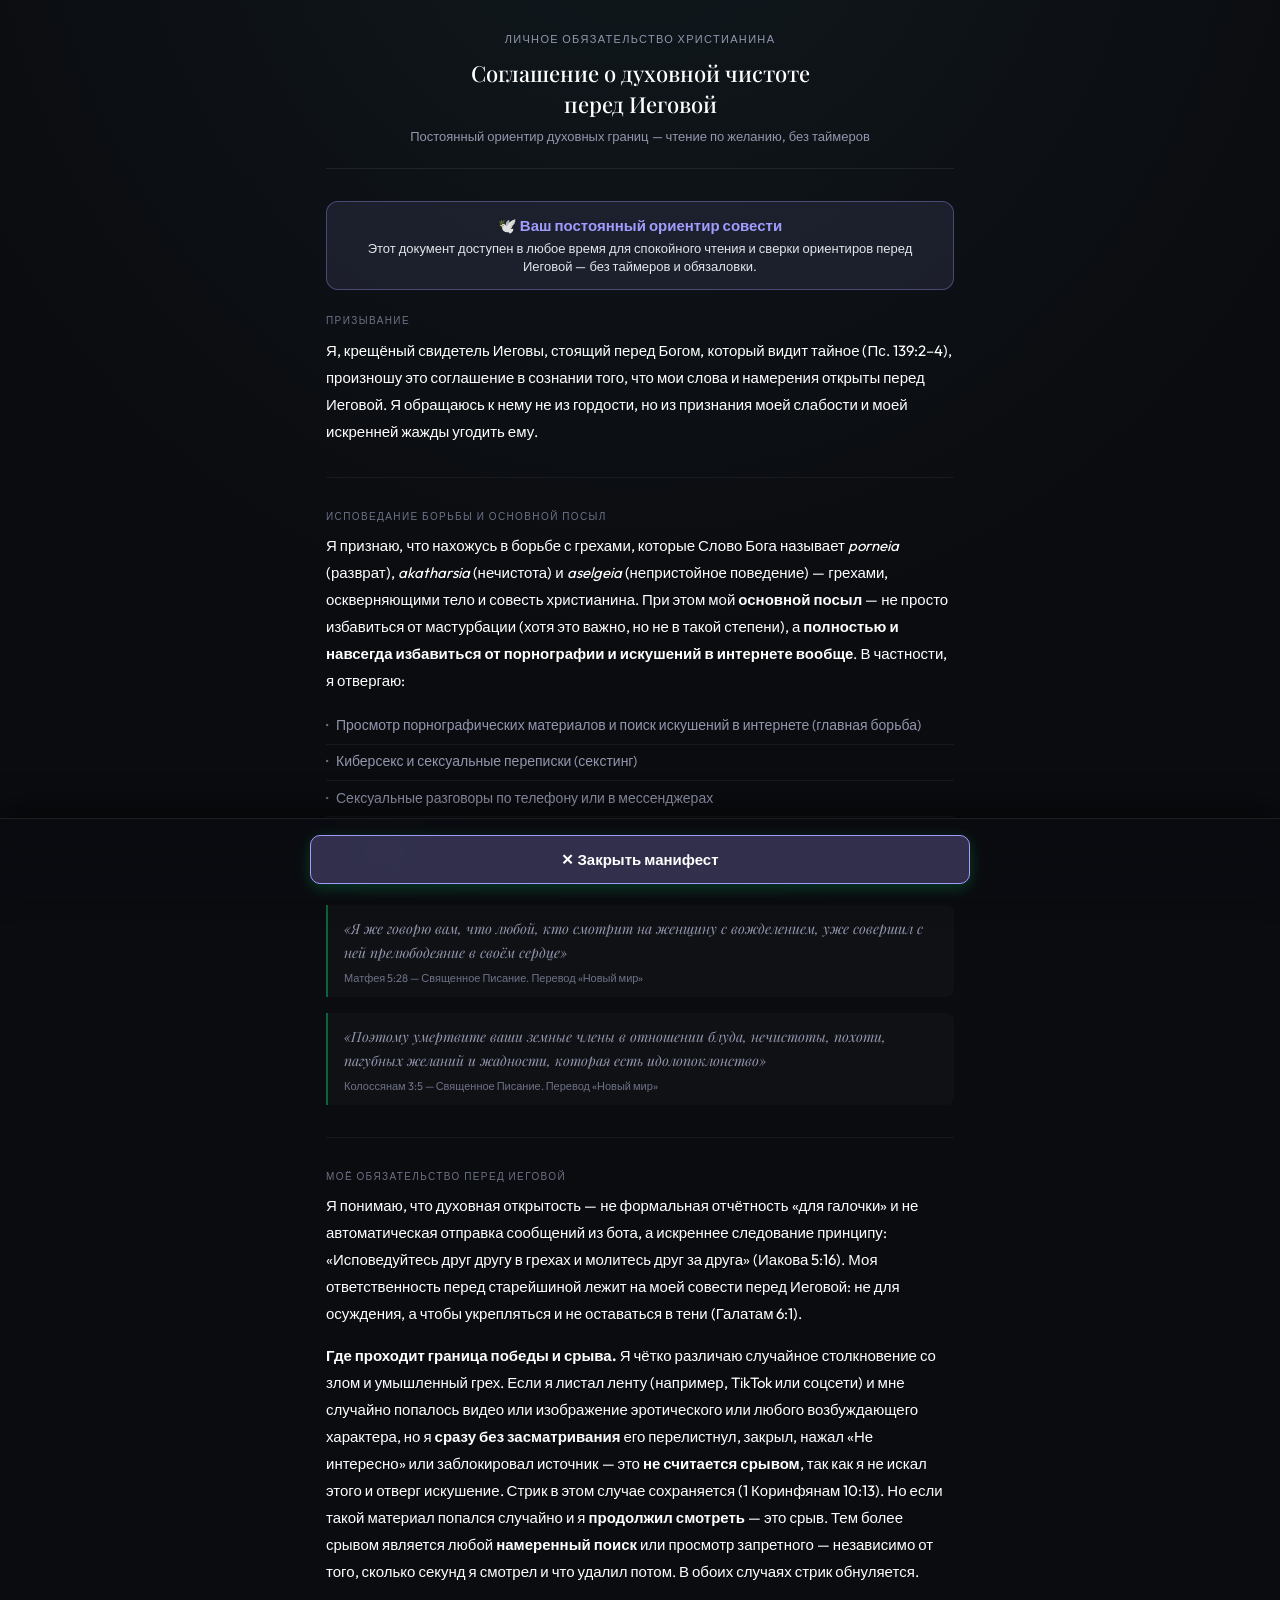
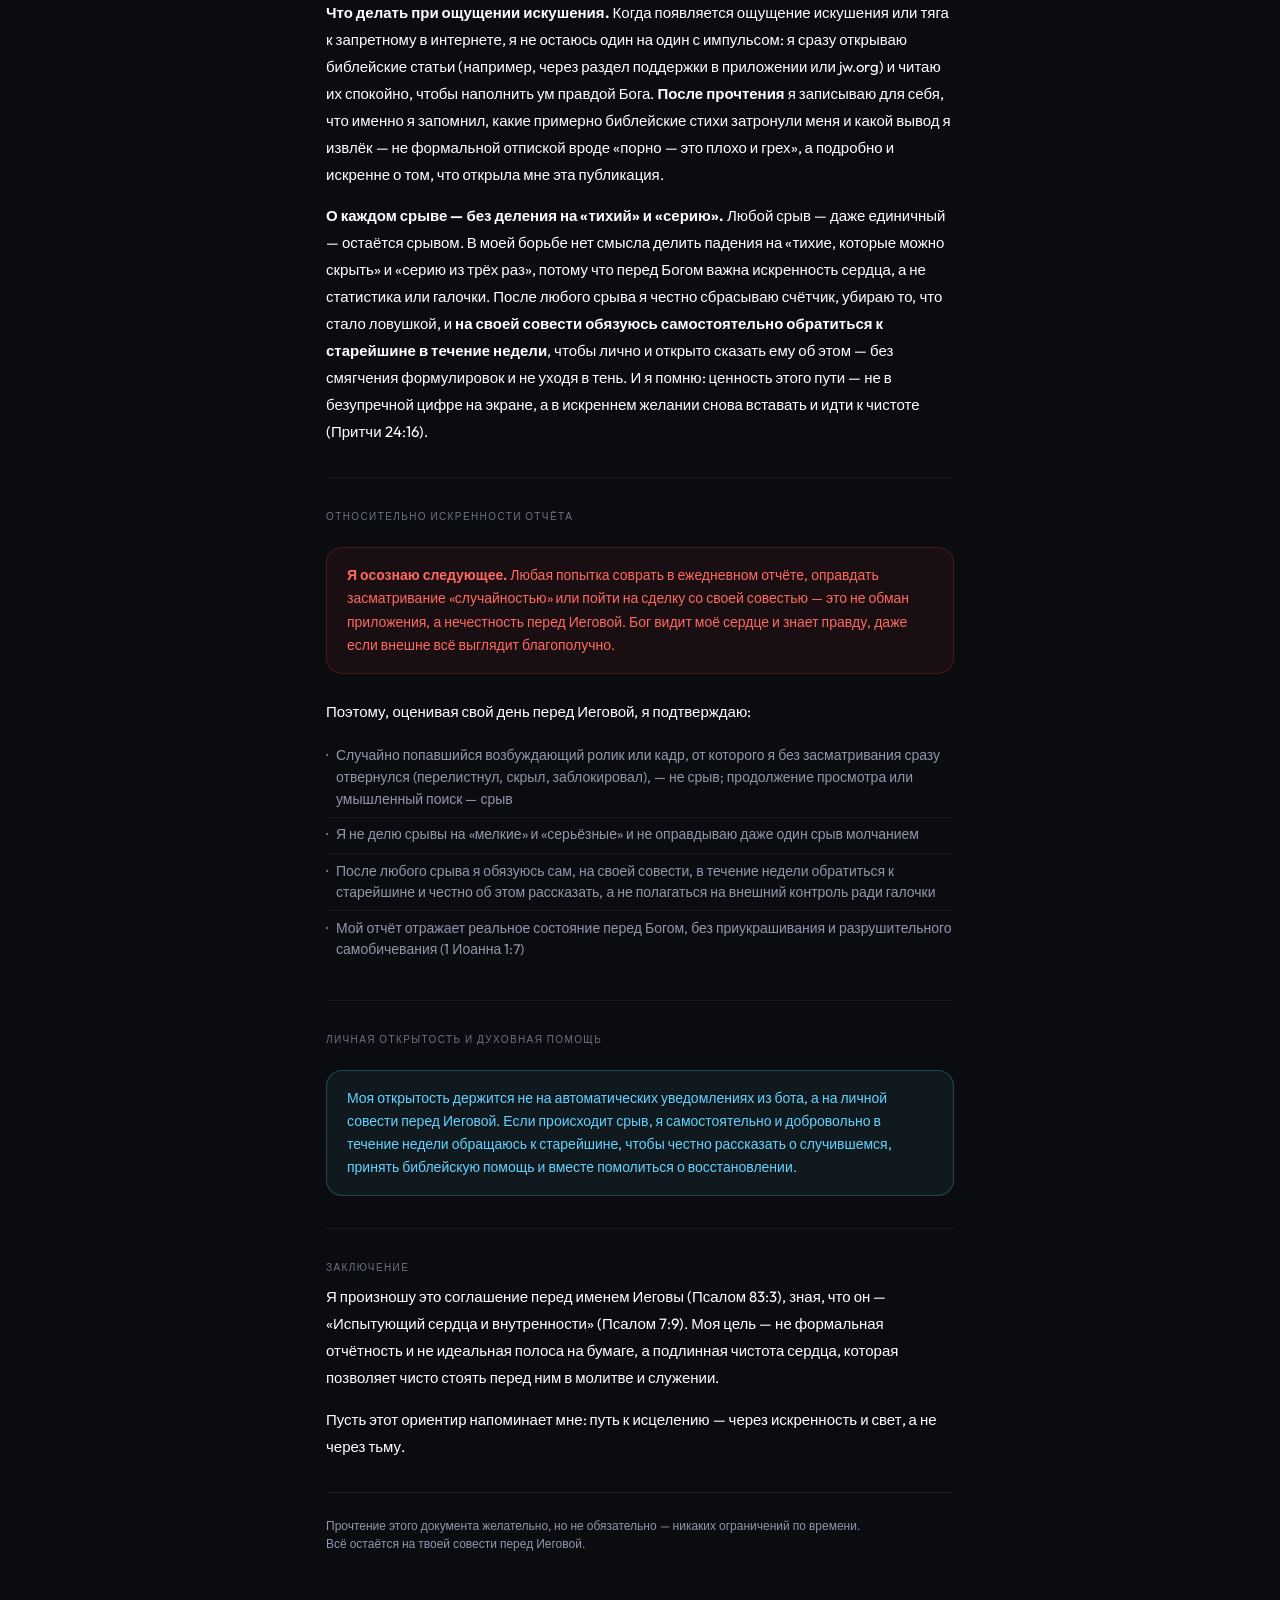
==== commit 6df77211: "feat(conscience): remove auto partner alerts & 3m covenant lock, add article reflection, record 2026" ====
--- a/webapp/purity_covenant_jw_v2.html
+++ b/webapp/purity_covenant_jw_v2.html
@@ -44,7 +44,7 @@
     .covenant-wrap {
       max-width: 660px;
       margin: 0 auto;
-      padding: 2rem 1rem calc(170px + env(safe-area-inset-bottom, 0px)) 1rem;
+      padding: 2rem 1rem calc(185px + env(safe-area-inset-bottom, 0px)) 1rem;
       font-family: var(--font-serif);
       color: var(--color-text-primary);
     }
@@ -266,6 +266,31 @@
       cursor: not-allowed;
       box-shadow: none;
     }
+    .conscience-note {
+      font-family: var(--font-sans);
+      font-size: 12.5px;
+      color: var(--color-text-secondary);
+      text-align: center;
+      margin: 0;
+      line-height: 1.4;
+    }
+    .btn-skip-covenant {
+      width: 100%;
+      padding: 10px 14px;
+      border-radius: 10px;
+      border: 1px solid rgba(255, 255, 255, 0.08);
+      background: rgba(255, 255, 255, 0.04);
+      color: var(--color-text-secondary);
+      font-family: var(--font-sans);
+      font-size: 13px;
+      font-weight: 500;
+      cursor: pointer;
+      transition: background 0.2s ease, color 0.2s ease;
+    }
+    .btn-skip-covenant:hover {
+      background: rgba(255, 255, 255, 0.08);
+      color: var(--color-text-primary);
+    }
   </style>
 </head>
 <body>
@@ -279,13 +304,13 @@
 
   <!-- Информационные плашки режимов (Манифест / Перезагрузка после срыва) -->
   <div id="manifest-banner" style="display: none; border-radius: 12px; padding: 14px 18px; margin-bottom: 24px; background: rgba(162, 155, 254, 0.1); border: 1px solid rgba(162, 155, 254, 0.35); text-align: center; font-family: var(--font-sans);">
-    <div style="font-size: 15px; font-weight: 600; color: #a29bfe; margin-bottom: 4px;">🕊️ Ваш постоянный духовный манифест</div>
-    <div style="font-size: 13px; color: #dfe6e9; line-height: 1.4;">Этот документ доступен вам в любое время для спокойного чтения и сверки ориентиров совести перед Иеговой.</div>
+    <div style="font-size: 15px; font-weight: 600; color: #a29bfe; margin-bottom: 4px;">🕊️ Ваш постоянный ориентир совести</div>
+    <div style="font-size: 13px; color: #dfe6e9; line-height: 1.4;">Этот документ доступен в любое время для спокойного чтения и сверки ориентиров перед Иеговой — без таймеров и обязаловки.</div>
   </div>
 
   <div id="restart-banner" style="display: none; border-radius: 12px; padding: 14px 18px; margin-bottom: 24px; background: rgba(253, 203, 110, 0.15); border: 1px solid rgba(253, 203, 110, 0.45); text-align: center; font-family: var(--font-sans);">
-    <div style="font-size: 15px; font-weight: 700; color: #ffeaa7; margin-bottom: 4px;">🕊️ Точка перезагрузки и покаяния</div>
-    <div style="font-size: 13px; color: #ffeaa7; line-height: 1.4;">Остановитесь и выдохните. Посвятите эти 3 минуты глубокому размышлению и молитве перед новым стартом чистой жизни.</div>
+    <div style="font-size: 15px; font-weight: 700; color: #ffeaa7; margin-bottom: 4px;">🕊️ Точка покаяния и искреннего обновления</div>
+    <div style="font-size: 13px; color: #ffeaa7; line-height: 1.4;">Остановитесь и выдохните. Прочтение желательно, но не обязательно — никаких таймеров и принуждения, всё на вашей совести перед Иеговой.</div>
   </div>
 
   <div class="section">
@@ -296,11 +321,11 @@
   <hr class="divider">
 
   <div class="section">
-    <p class="section-label">Исповедание борьбы</p>
-    <p class="body-text">Я признаю, что нахожусь в борьбе с грехами, которые Слово Бога называет <em>porneia</em> (разврат), <em>akatharsia</em> (нечистота) и <em>aselgeia</em> (непристойное поведение) — грехами, оскверняющими тело и совесть христианина. В частности, я борюсь со следующими практиками:</p>
+    <p class="section-label">Исповедание борьбы и основной посыл</p>
+    <p class="body-text">Я признаю, что нахожусь в борьбе с грехами, которые Слово Бога называет <em>porneia</em> (разврат), <em>akatharsia</em> (нечистота) и <em>aselgeia</em> (непристойное поведение) — грехами, оскверняющими тело и совесть христианина. При этом мой <strong>основной посыл</strong> — не просто избавиться от мастурбации (хотя это важно, но не в такой степени), а <strong>полностью и навсегда избавиться от порнографии и искушений в интернете вообще</strong>. В частности, я отвергаю:</p>
  
     <ul class="sins-list">
-      <li>Просмотр порнографических материалов</li>
+      <li>Просмотр порнографических материалов и поиск искушений в интернете (главная борьба)</li>
       <li>Киберсекс и сексуальные переписки (секстинг)</li>
       <li>Сексуальные разговоры по телефону или в мессенджерах</li>
       <li>Мастурбация</li>
@@ -314,16 +339,18 @@
  
     <div class="scripture-block">
       <p class="verse">«Поэтому умертвите ваши земные члены в отношении блуда, нечистоты, похоти, пагубных желаний и жадности, которая есть идолопоклонство»</p>
+      <p class="ref">Колоссянам 3:5 — Священное Писание. Перевод «Новый мир»</p>
+    </div>
   </div>
   
   <hr class="divider">
   
   <div class="section">
     <p class="section-label">Моё обязательство перед Иеговой</p>
-    <p class="body-text">Я понимаю, что система подотчётности — не человеческое изобретение для успокоения совести, но практическое воплощение принципа: «Исповедуйтесь друг другу в грехах и молитесь друг за друга» (Иакова 5:16). Напарник-контролёр — духовный брат, старейшина, которого Иегова позволяет мне использовать на пути восстановления духовной чистоты. Его роль — не судить меня, а укреплять и удерживать на узком пути (Галатам 6:1).</p>
-    <p class="body-text"><strong>Где проходит граница победы и границы срыва.</strong> Я признаю разницу между искушением, которое коснулось моего разума, и искушением, которому я позволил овладеть моими действиями. Если помысел приходит без моего приглашения и я, распознав его, отвергаю его в сердце, не переходя к поиску и просмотру — это не падение, а победа, дарованная мне через силу, которая приходит от Бога (1 Коринфянам 10:13). Стрик в этом случае сохраняется, потому что борьба велась и была выиграна. Но если я умышленно начинаю искать запретное — и пусть даже вижу его лишь мельком, лишь мгновениями, прежде чем закрыть вкладку, — я уже перешёл из области мысли в область действия. Это срыв, и стрик обнуляется, независимо от того, как быстро я одумался и что я удалил из истории браузера. Внешняя скорость раскаяния не отменяет факта, что нога уже ступила на запретную территорию.</p>
-    <p class="body-text"><strong>О единичном срыве и о серии срывов.</strong> Если я оступился один раз, я имею право тихо сбросить счётчик, удалить всё, что стало для меня ловушкой, встать и без промедления продолжить борьбу — не потому что мне нечего сказать напарнику, а потому что не каждая осечка требует немедленного разбирательства, если я сам, своей волей и с помощью Иеговы, вернул контроль. Но если срывы начинают повторяться — три раза подряд или в короткий, сжатый промежуток времени — это уже не осечка среди победы, а сигнал того, что я теряю почву под ногами. В этом случае молчание превращается в самообман, и я обязан открыто, без утайки, признаться своему напарнику, чтобы выйти из этой петли не в одиночку, а с его поддержкой и, если потребуется, с духовной помощью собрания.</p>
-    <p class="body-text">Я обязуюсь: не скрывать серийных срывов от контролёра, сообщать о них честно и без промедления. Я обязуюсь не смягчать формулировки, не давать неполных отчётов и позволять напарнику задавать трудные вопросы, не уклоняясь от ответов. И я помню: ценность этого пути — не в безупречной цифре на экране, а в том, сколько раз я поднимался после падения и продолжал искренне бороться за долгое, устойчивое воздержание (см. Притчи 24:16, где праведный, даже упав, снова встаёт — в отличие от нечестивого, который остаётся лежать).</p>
+    <p class="body-text">Я понимаю, что духовная открытость — не формальная отчётность «для галочки» и не автоматическая отправка сообщений из бота, а искреннее следование принципу: «Исповедуйтесь друг другу в грехах и молитесь друг за друга» (Иакова 5:16). Моя ответственность перед старейшиной лежит на моей совести перед Иеговой: не для осуждения, а чтобы укрепляться и не оставаться в тени (Галатам 6:1).</p>
+    <p class="body-text"><strong>Где проходит граница победы и срыва.</strong> Я чётко различаю случайное столкновение со злом и умышленный грех. Если я листал ленту (например, TikTok или соцсети) и мне случайно попалось видео или изображение эротического или любого возбуждающего характера, но я <strong>сразу без засматривания</strong> его перелистнул, закрыл, нажал «Не интересно» или заблокировал источник — это <strong>не считается срывом</strong>, так как я не искал этого и отверг искушение. Стрик в этом случае сохраняется (1 Коринфянам 10:13). Но если такой материал попался случайно и я <strong>продолжил смотреть</strong> — это срыв. Тем более срывом является любой <strong>намеренный поиск</strong> или просмотр запретного — независимо от того, сколько секунд я смотрел и что удалил потом. В обоих случаях стрик обнуляется.</p>
+    <p class="body-text"><strong>Что делать при ощущении искушения.</strong> Когда появляется ощущение искушения или тяга к запретному в интернете, я не остаюсь один на один с импульсом: я сразу открываю библейские статьи (например, через раздел поддержки в приложении или jw.org) и читаю их спокойно, чтобы наполнить ум правдой Бога. <strong>После прочтения</strong> я записываю для себя, что именно я запомнил, какие примерно библейские стихи затронули меня и какой вывод я извлёк — не формальной отпиской вроде «порно — это плохо и грех», а подробно и искренне о том, что открыла мне эта публикация.</p>
+    <p class="body-text"><strong>О каждом срыве — без деления на «тихий» и «серию».</strong> Любой срыв — даже единичный — остаётся срывом. В моей борьбе нет смысла делить падения на «тихие, которые можно скрыть» и «серию из трёх раз», потому что перед Богом важна искренность сердца, а не статистика или галочки. После любого срыва я честно сбрасываю счётчик, убираю то, что стало ловушкой, и <strong>на своей совести обязуюсь самостоятельно обратиться к старейшине в течение недели</strong>, чтобы лично и открыто сказать ему об этом — без смягчения формулировок и не уходя в тень. И я помню: ценность этого пути — не в безупречной цифре на экране, а в искреннем желании снова вставать и идти к чистоте (Притчи 24:16).</p>
   </div>
 
   <hr class="divider">
@@ -332,29 +359,26 @@
     <p class="section-label">Относительно искренности отчёта</p>
 
     <div class="warning-block">
-      <p><strong>Я осознаю следующее.</strong> Любая попытка соврать в ежедневном отчёте, размыть границу между единичным и серийным срывом в свою пользу или пойти на компромисс со своей совестью — это не просто обман человека, но прямая ложь перед Иеговой. Бог видит моё сердце и знает правду, даже если я пытаюсь замаскировать её удобной формулировкой.</p>
+      <p><strong>Я осознаю следующее.</strong> Любая попытка соврать в ежедневном отчёте, оправдать засматривание «случайностью» или пойти на сделку со своей совестью — это не обман приложения, а нечестность перед Иеговой. Бог видит моё сердце и знает правду, даже если внешне всё выглядит благополучно.</p>
     </div>
 
-    <p class="body-text">Поэтому, проходя этот ежедневный чек-ин, я торжественно заявляю перед Иеговой:</p>
+    <p class="body-text">Поэтому, оценивая свой день перед Иеговой, я подтверждаю:</p>
     <ul class="sins-list">
-      <li>Я буду предельно честен при выборе кнопки «Чист» или «Сорвался», опираясь на границу, которую я сам признал: мысль, отвергнутая без действия, — не срыв; умышленный поиск с любым, даже кратким просмотром — срыв</li>
-      <li>Я не стану вести торгов со своей совестью, растягивая рамки «единичного срыва», чтобы избежать разговора с напарником, когда на самом деле передо мной уже серия</li>
-      <li>Я не скрою факт умышленного поиска или просмотра запретного, каким бы кратким он ни был, если он произошёл трижды подряд или в течение короткого времени</li>
-      <li>Мой отчёт отражает реальное духовное состояние, без приукрашивания и без самобичевания</li>
+      <li>Случайно попавшийся возбуждающий ролик или кадр, от которого я без засматривания сразу отвернулся (перелистнул, скрыл, заблокировал), — не срыв; продолжение просмотра или умышленный поиск — срыв</li>
+      <li>Я не делю срывы на «мелкие» и «серьёзные» и не оправдываю даже один срыв молчанием</li>
+      <li>После любого срыва я обязуюсь сам, на своей совести, в течение недели обратиться к старейшине и честно об этом рассказать, а не полагаться на внешний контроль ради галочки</li>
+      <li>Мой отчёт отражает реальное состояние перед Богом, без приукрашивания и разрушительного самобичевания (1 Иоанна 1:7)</li>
     </ul>
-    <p class="body-text">Если в течение дня у меня был единичный срыв — я вправе тихо подняться и идти дальше, зная, что Иегова видел мою внутреннюю борьбу. Но если я чувствую, что теряю почву — я обязуюсь честно признать это своему напарнику, зная, что восстановление начинается не со стыда, а с правды, произнесённой в свете (1 Иоанна 1:7).</p>
   </div>
 
   <hr class="divider">
   
   <div class="section">
-    <p class="section-label">Напарник-контролёр</p>
+    <p class="section-label">Личная открытость и духовная помощь</p>
  
     <div class="partner-block">
       <div class="partner-text">
-        Я подтверждаю свою подотчётность перед моим постоянным напарником-контролёром:
-        <span class="partner-id">Старейшина Андрей (ID: 693 656 777)</span>
-        — для строгой, честной и регулярной духовной отчётности. Я признаю его право задавать мне прямые вопросы о моей чистоте, оказывать духовную помощь и молиться за меня.
+        Моя открытость держится не на автоматических уведомлениях из бота, а на личной совести перед Иеговой. Если происходит срыв, я самостоятельно и добровольно в течение недели обращаюсь к старейшине, чтобы честно рассказать о случившемся, принять библейскую помощь и вместе помолиться о восстановлении.
       </div>
     </div>
   </div>
@@ -363,12 +387,12 @@
 
   <div class="section">
     <p class="section-label">Заключение</p>
-    <p class="body-text">Я произношу это соглашение перед именем Иеговы (Псалом 83:3), зная, что он — «Испытующий сердца и внутренности» (Псалом 7:9). Моя цель — не совершенство на бумаге, но подлинная чистота сердца, которая делает меня достойным стоять перед ним в молитве и в служении.</p>
-    <p class="body-text">Пусть этот договор напоминает мне: путь к исцелению — через свет, а не через тьму.</p>
+    <p class="body-text">Я произношу это соглашение перед именем Иеговы (Псалом 83:3), зная, что он — «Испытующий сердца и внутренности» (Псалом 7:9). Моя цель — не формальная отчётность и не идеальная полоса на бумаге, а подлинная чистота сердца, которая позволяет чисто стоять перед ним в молитве и служении.</p>
+    <p class="body-text">Пусть этот ориентир напоминает мне: путь к исцелению — через искренность и свет, а не через тьму.</p>
   </div>
 
   <div class="seal-row">
-    <p class="seal-text">Подтверждается нажатием кнопки «Принять» в боте.<br>Дата и время фиксируются автоматически.</p>
+    <p class="seal-text">Прочтение этого документа желательно, но не обязательно — никаких ограничений по времени.<br>Всё остаётся на твоей совести перед Иеговой.</p>
   </div>
 </div>
 
@@ -379,17 +403,20 @@
   </button>
 </div>
 
-<!-- Блок с подтверждением соглашения (только для режима перезагрузки после срыва) -->
+<!-- Блок подтверждения (только для режима перезагрузки после срыва, без таймера и принуждения) -->
 <div class="accept-section" id="restart-action-section" style="display: none;">
-  <p class="scroll-warning" id="scroll-warning">⏳ Пожалуйста, вдумчиво прочитайте Соглашение. Кнопка подтверждения разблокируется через: 3:00</p>
+  <p class="conscience-note">Читать желательно, но не обязательно — без ограничений по времени, всё на совести.</p>
   
-  <label class="checkbox-container disabled" id="checkbox-label">
-    <input type="checkbox" id="accept-checkbox" disabled>
-    <span class="label-text">Я прочитал и искренне принимаю условия Соглашения о духовной чистоте перед Иеговой</span>
+  <label class="checkbox-container" id="checkbox-label">
+    <input type="checkbox" id="accept-checkbox">
+    <span class="label-text">Я осознаю границу срыва, обязуюсь на своей совести сказать старейшине в течение недели и иду дальше</span>
   </label>
   
   <button class="btn-confirm disabled" id="btn-confirm" disabled>
-    🟢 Подтвердить и возобновить путь чистоты
+    🟢 Подтвердить и продолжить путь чистоты
+  </button>
+  <button class="btn-skip-covenant" type="button" id="btn-skip-restart">
+    Закрыть без подтверждения
   </button>
 </div>
 
@@ -421,115 +448,48 @@
   const manifestActionSection = document.getElementById('manifest-action-section');
   const restartActionSection = document.getElementById('restart-action-section');
   const btnCloseManifest = document.getElementById('btn-close-manifest');
+  const btnSkipRestart = document.getElementById('btn-skip-restart');
+
+  function closePage() {
+    if (tg && typeof tg.close === 'function') {
+      tg.close();
+    } else if (window.history.length > 1) {
+      window.history.back();
+    } else {
+      window.close();
+    }
+  }
 
   if (btnCloseManifest) {
-    btnCloseManifest.addEventListener('click', () => {
-      if (tg && typeof tg.close === 'function') {
-        tg.close();
-      } else if (window.history.length > 1) {
-        window.history.back();
-      } else {
-        window.close();
-      }
-    });
+    btnCloseManifest.addEventListener('click', closePage);
+  }
+  if (btnSkipRestart) {
+    btnSkipRestart.addEventListener('click', closePage);
   }
 
   if (mode === 'manifest') {
-    // 1. РЕЖИМ ПОСТОЯННОГО МАНИФЕСТА (таймер 0 сек, свободное чтение)
+    // 1. РЕЖИМ ПОСТОЯННОГО ОРИЕНТИРА (без таймера, чтение по желанию)
     if (headerSubtitle) {
-      headerSubtitle.textContent = 'Постоянный манифест духовных границ и личной подотчётности';
+      headerSubtitle.textContent = 'Постоянный ориентир духовных границ — чтение по желанию, без таймеров';
     }
     if (manifestBanner) manifestBanner.style.display = 'block';
     if (restartBanner) restartBanner.style.display = 'none';
-    if (manifestActionSection) manifestActionSection.style.display = 'block';
+    if (manifestActionSection) manifestActionSection.style.display = 'flex';
     if (restartActionSection) restartActionSection.style.display = 'none';
   } else {
-    // 2. РЕЖИМ ТОЧКИ ПЕРЕЗАГРУЗКИ ПОСЛЕ СРЫВА (таймер 3 минуты, подтверждение)
+    // 2. РЕЖИМ ТОЧКИ ПЕРЕЗАГРУЗКИ ПОСЛЕ СРЫВА (без таймеров и принуждения, на совести)
     if (headerSubtitle) {
-      headerSubtitle.textContent = 'Точка покаяния, переосмысления и нового старта после срыва';
+      headerSubtitle.textContent = 'Точка покаяния, искреннего переосмысления и нового старта после срыва';
     }
     if (restartBanner) restartBanner.style.display = 'block';
     if (manifestBanner) manifestBanner.style.display = 'none';
-    if (restartActionSection) restartActionSection.style.display = 'block';
+    if (restartActionSection) restartActionSection.style.display = 'flex';
     if (manifestActionSection) manifestActionSection.style.display = 'none';
 
     const checkbox = document.getElementById('accept-checkbox');
-    const checkboxLabel = document.getElementById('checkbox-label');
     const btnConfirm = document.getElementById('btn-confirm');
-    const scrollWarning = document.getElementById('scroll-warning');
-
-    let timeRemaining = 180; // 3 минуты в секундах
-    let timerExpired = false;
-    let scrolledToBottom = false;
-
-    // Функция форматирования времени
-    function formatTime(seconds) {
-        const mins = Math.floor(seconds / 60);
-        const secs = seconds % 60;
-        return `${mins}:${secs.toString().padStart(2, '0')}`;
-    }
-
-    // Обновление текста предупреждения/таймера
-    function updateStatusMessage() {
-        if (!timerExpired) {
-            const timeStr = formatTime(timeRemaining);
-            if (scrolledToBottom) {
-                scrollWarning.innerHTML = `⏳ Текст прокручен. Пожалуйста, завершите вдумчивое размышление. Подтверждение станет доступно через: <b>${timeStr}</b>`;
-            } else {
-                scrollWarning.innerHTML = `⏳ Пожалуйста, вдумчиво прочитайте Соглашение. Подтверждение станет доступно через: <b>${timeStr}</b>`;
-            }
-            scrollWarning.style.display = 'block';
-        } else {
-            if (!scrolledToBottom) {
-                scrollWarning.innerHTML = `⚠️ Пролистайте документ до самого конца, чтобы активировать подтверждение.`;
-                scrollWarning.style.display = 'block';
-            } else {
-                scrollWarning.style.display = 'none';
-            }
-        }
-    }
-
-    // Запуск таймера чтения
-    const timerInterval = setInterval(() => {
-        timeRemaining--;
-        updateStatusMessage();
-        if (timeRemaining <= 0) {
-            clearInterval(timerInterval);
-            timerExpired = true;
-            checkActivation();
-        }
-    }, 1000);
-
-    // Функция проверки прокрутки до низа
-    function checkScroll() {
-        const scrollHeight = document.documentElement.scrollHeight;
-        const clientHeight = document.documentElement.clientHeight;
-        const scrollTop = window.pageYOffset || document.documentElement.scrollTop;
-        const distanceToBottom = scrollHeight - clientHeight - scrollTop;
-
-        if (distanceToBottom < 60 || scrollHeight <= clientHeight + 10) {
-            scrolledToBottom = true;
-            updateStatusMessage();
-            checkActivation();
-        }
-    }
-
-    // Функция активации элементов управления
-    function checkActivation() {
-        updateStatusMessage();
-        if (timerExpired && scrolledToBottom) {
-            checkboxLabel.classList.remove('disabled');
-            checkbox.removeAttribute('disabled');
-            scrollWarning.style.display = 'none';
-            window.removeEventListener('scroll', checkScroll);
-        }
-    }
-
-    // Слушаем прокрутку
-    window.addEventListener('scroll', checkScroll);
-    setTimeout(checkScroll, 300);
-
-    // Слушаем изменение чекбокса
+
+    // Никакого таймера и принудительной прокрутки — всё открыто сразу по совести
     checkbox.addEventListener('change', function() {
         if (this.checked) {
             btnConfirm.classList.remove('disabled');
@@ -565,20 +525,20 @@
                 if (tg && typeof tg.close === 'function') {
                     tg.close();
                 } else {
-                    alert("Соглашение успешно возобновлено! Вы можете закрыть окно и вернуться в бот.");
+                    alert("Соглашение обновлено! Вы можете закрыть окно и вернуться в бот.");
                 }
             } else {
                 alert("Ошибка при сохранении: " + (data.error || "Неизвестная ошибка"));
                 btnConfirm.classList.remove('disabled');
                 btnConfirm.removeAttribute('disabled');
-                btnConfirm.innerHTML = '🟢 Подтвердить и возобновить путь чистоты';
+                btnConfirm.innerHTML = '🟢 Подтвердить и продолжить путь чистоты';
             }
         })
         .catch(err => {
             alert("Ошибка подключения к серверу: " + err);
             btnConfirm.classList.remove('disabled');
             btnConfirm.removeAttribute('disabled');
-            btnConfirm.innerHTML = '🟢 Подтвердить и возобновить путь чистоты';
+            btnConfirm.innerHTML = '🟢 Подтвердить и продолжить путь чистоты';
         });
     });
   }
--- a/webapp/style.css
+++ b/webapp/style.css
@@ -979,4 +979,47 @@
     color: #55efc4;
 }
 
-
+/* Блок осмысления после чтения статьи */
+.spiritual-reflection-box {
+    border-radius: 12px;
+    padding: 14px;
+    margin-bottom: 14px;
+    background: rgba(255, 255, 255, 0.03);
+    border: 1px solid rgba(96, 239, 255, 0.22);
+    display: flex;
+    flex-direction: column;
+    gap: 8px;
+}
+
+.reflection-header {
+    font-size: 13.5px;
+    font-weight: 600;
+    color: var(--accent-blue);
+}
+
+.reflection-hint {
+    font-size: 12px;
+    line-height: 1.45;
+    color: var(--text-secondary);
+}
+
+.reflection-feedback {
+    font-size: 12.5px;
+    line-height: 1.45;
+    padding: 8px 10px;
+    border-radius: 8px;
+}
+
+.reflection-feedback.is-warning {
+    background: rgba(255, 214, 10, 0.12);
+    border: 1px solid rgba(255, 214, 10, 0.35);
+    color: #ffeaa7;
+}
+
+.reflection-feedback.is-success {
+    background: rgba(0, 255, 135, 0.12);
+    border: 1px solid rgba(0, 255, 135, 0.3);
+    color: var(--accent-green);
+}
+
+
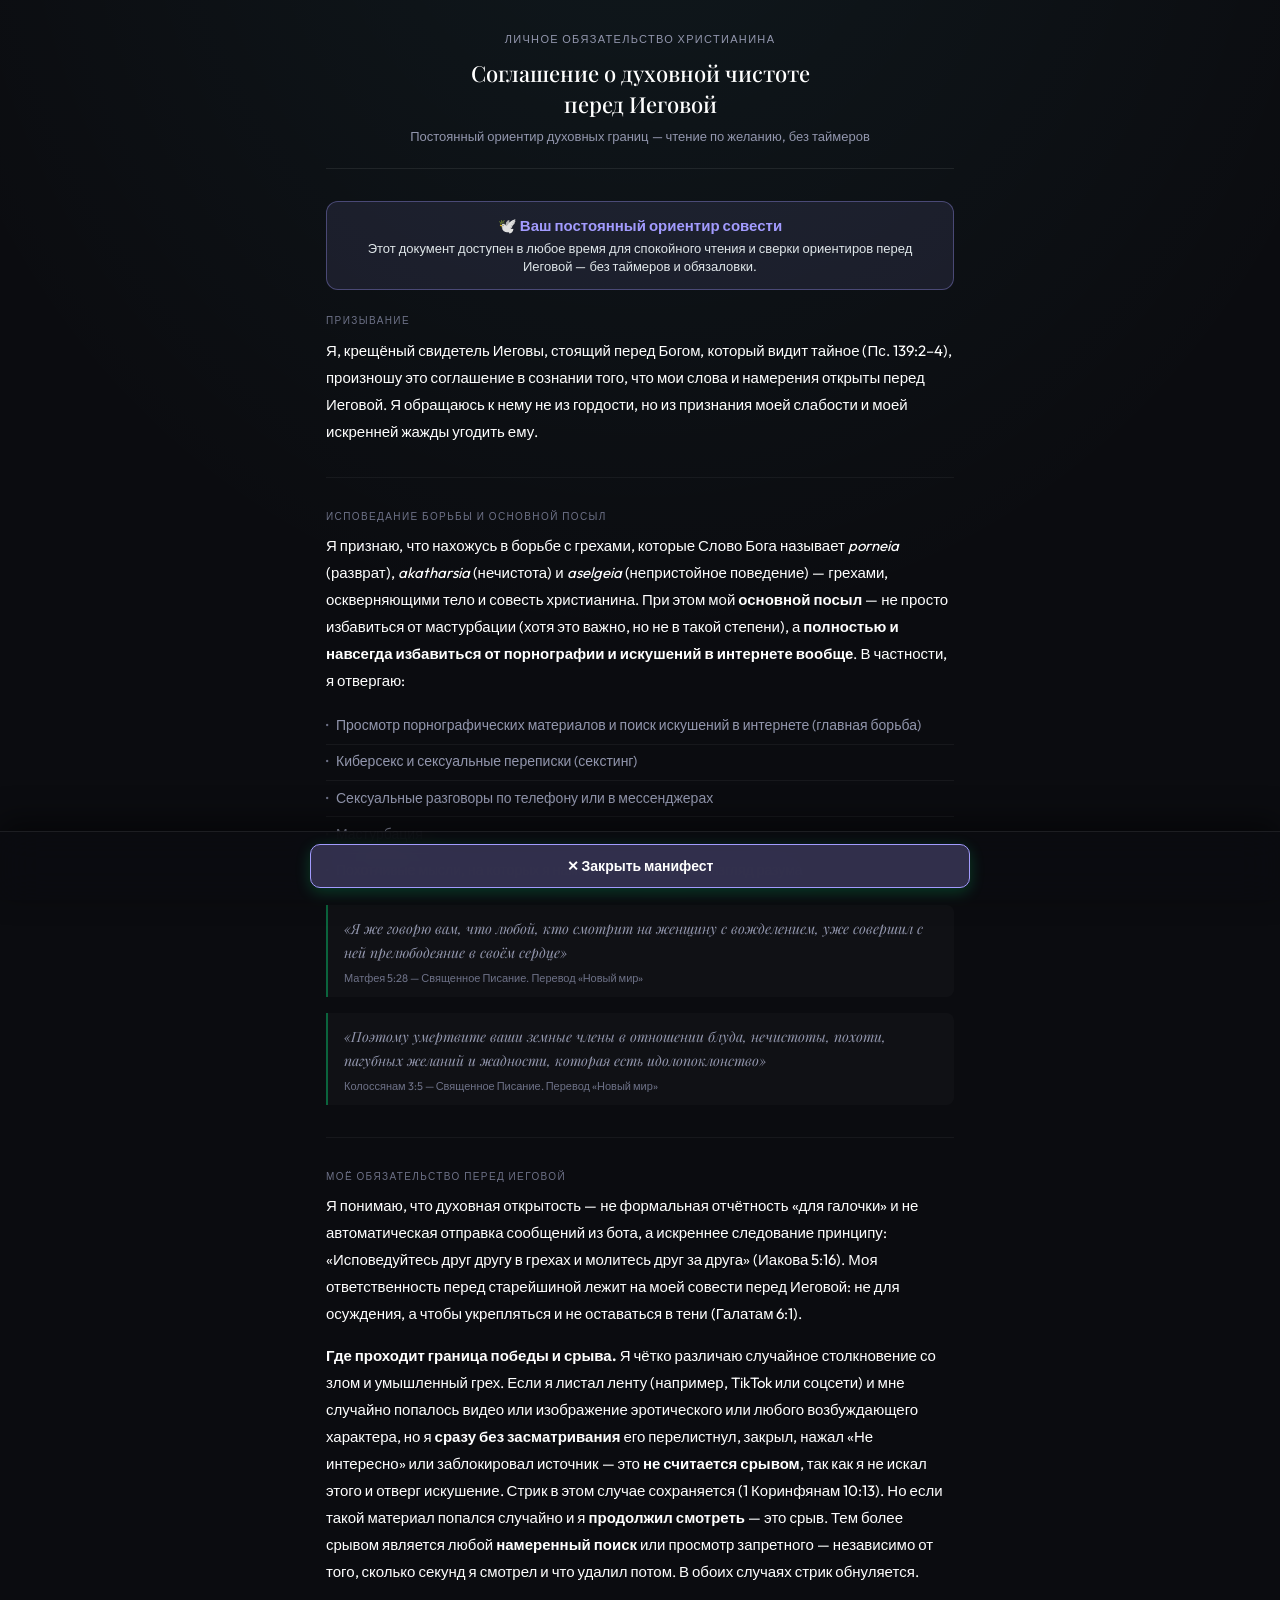
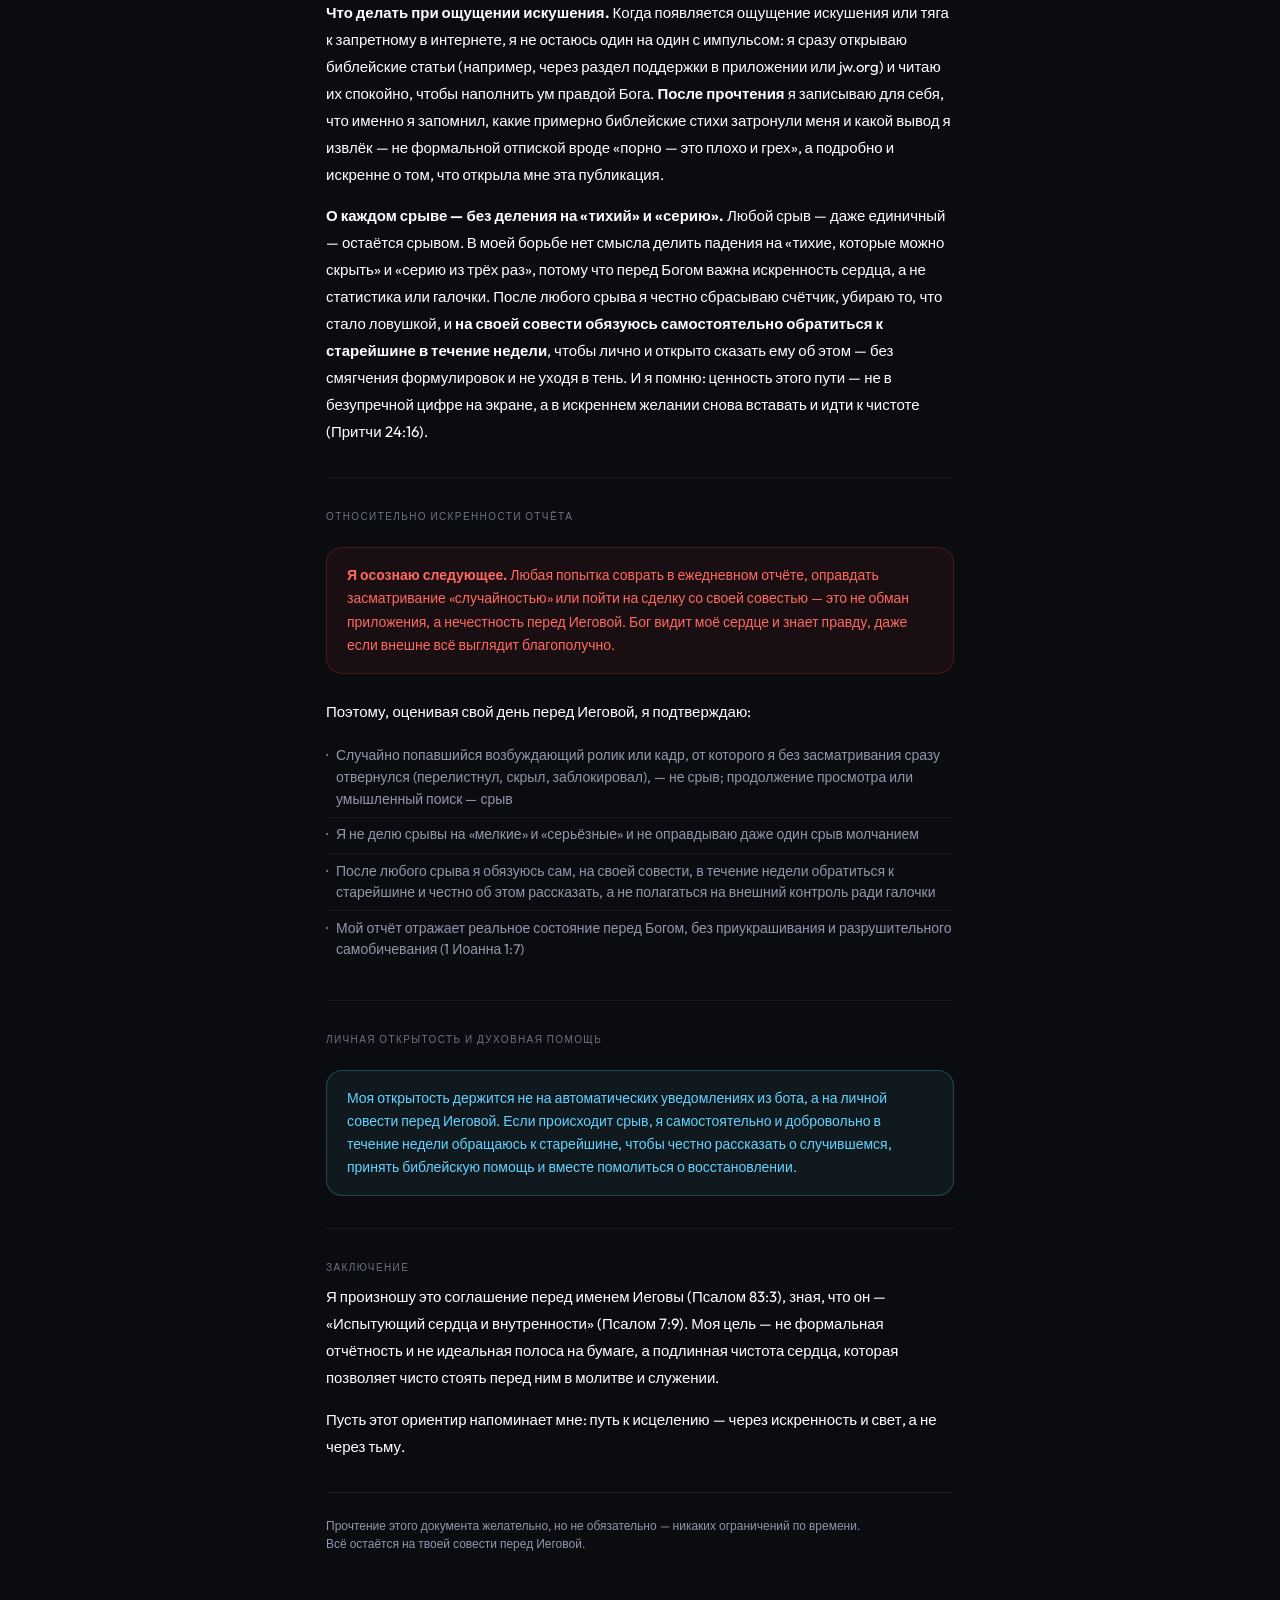
==== commit 1ec3c085: "fix(webapp): add no-store cache headers, ?v= cache busting, and compact mobile action bar" ====
--- a/webapp/purity_covenant_jw_v2.html
+++ b/webapp/purity_covenant_jw_v2.html
@@ -7,7 +7,7 @@
   <link rel="preconnect" href="https://fonts.googleapis.com">
   <link rel="preconnect" href="https://fonts.gstatic.com" crossorigin>
   <link href="https://fonts.googleapis.com/css2?family=Outfit:wght@300;400;500;600;700&family=Playfair+Display:ital,wght@0,400..700;1,400..700&display=swap" rel="stylesheet">
-  <link rel="stylesheet" href="style.css">
+  <link rel="stylesheet" href="style.css?v=20261125-3">
   <script src="https://telegram.org/js/telegram-web-app.js"></script>
   <style>
     :root {
@@ -198,11 +198,11 @@
       right: 0;
       background: rgba(11, 12, 16, 0.94);
       border-top: 1px solid rgba(255, 255, 255, 0.08);
-      padding: 1rem 1rem calc(1rem + env(safe-area-inset-bottom, 0px)) 1rem;
+      padding: 12px 14px calc(12px + env(safe-area-inset-bottom, 0px)) 14px;
       display: flex;
       flex-direction: column;
       align-items: center;
-      gap: 0.75rem;
+      gap: 8px;
       z-index: 100;
       backdrop-filter: blur(20px);
       -webkit-backdrop-filter: blur(20px);
@@ -227,8 +227,8 @@
       align-items: flex-start;
       gap: 10px;
       cursor: pointer;
-      font-size: 13px;
-      line-height: 1.45;
+      font-size: 12.5px;
+      line-height: 1.4;
       user-select: none;
       color: var(--color-text-secondary);
       transition: opacity 0.3s;
@@ -248,10 +248,10 @@
     }
     .btn-confirm {
       width: 100%;
-      padding: 14px;
+      padding: 12px 14px;
       border: none;
       border-radius: 10px;
-      font-size: 15px;
+      font-size: 14px;
       font-weight: 600;
       color: #0b0c10;
       background: linear-gradient(135deg, #00ff87 0%, #60efff 100%);
@@ -413,7 +413,7 @@
   </label>
   
   <button class="btn-confirm disabled" id="btn-confirm" disabled>
-    🟢 Подтвердить и продолжить путь чистоты
+    🟢 Подтвердить и продолжить путь
   </button>
   <button class="btn-skip-covenant" type="button" id="btn-skip-restart">
     Закрыть без подтверждения
@@ -531,7 +531,7 @@
                 alert("Ошибка при сохранении: " + (data.error || "Неизвестная ошибка"));
                 btnConfirm.classList.remove('disabled');
                 btnConfirm.removeAttribute('disabled');
-                btnConfirm.innerHTML = '🟢 Подтвердить и продолжить путь чистоты';
+                btnConfirm.innerHTML = '🟢 Подтвердить и продолжить путь';
             }
         })
         .catch(err => {
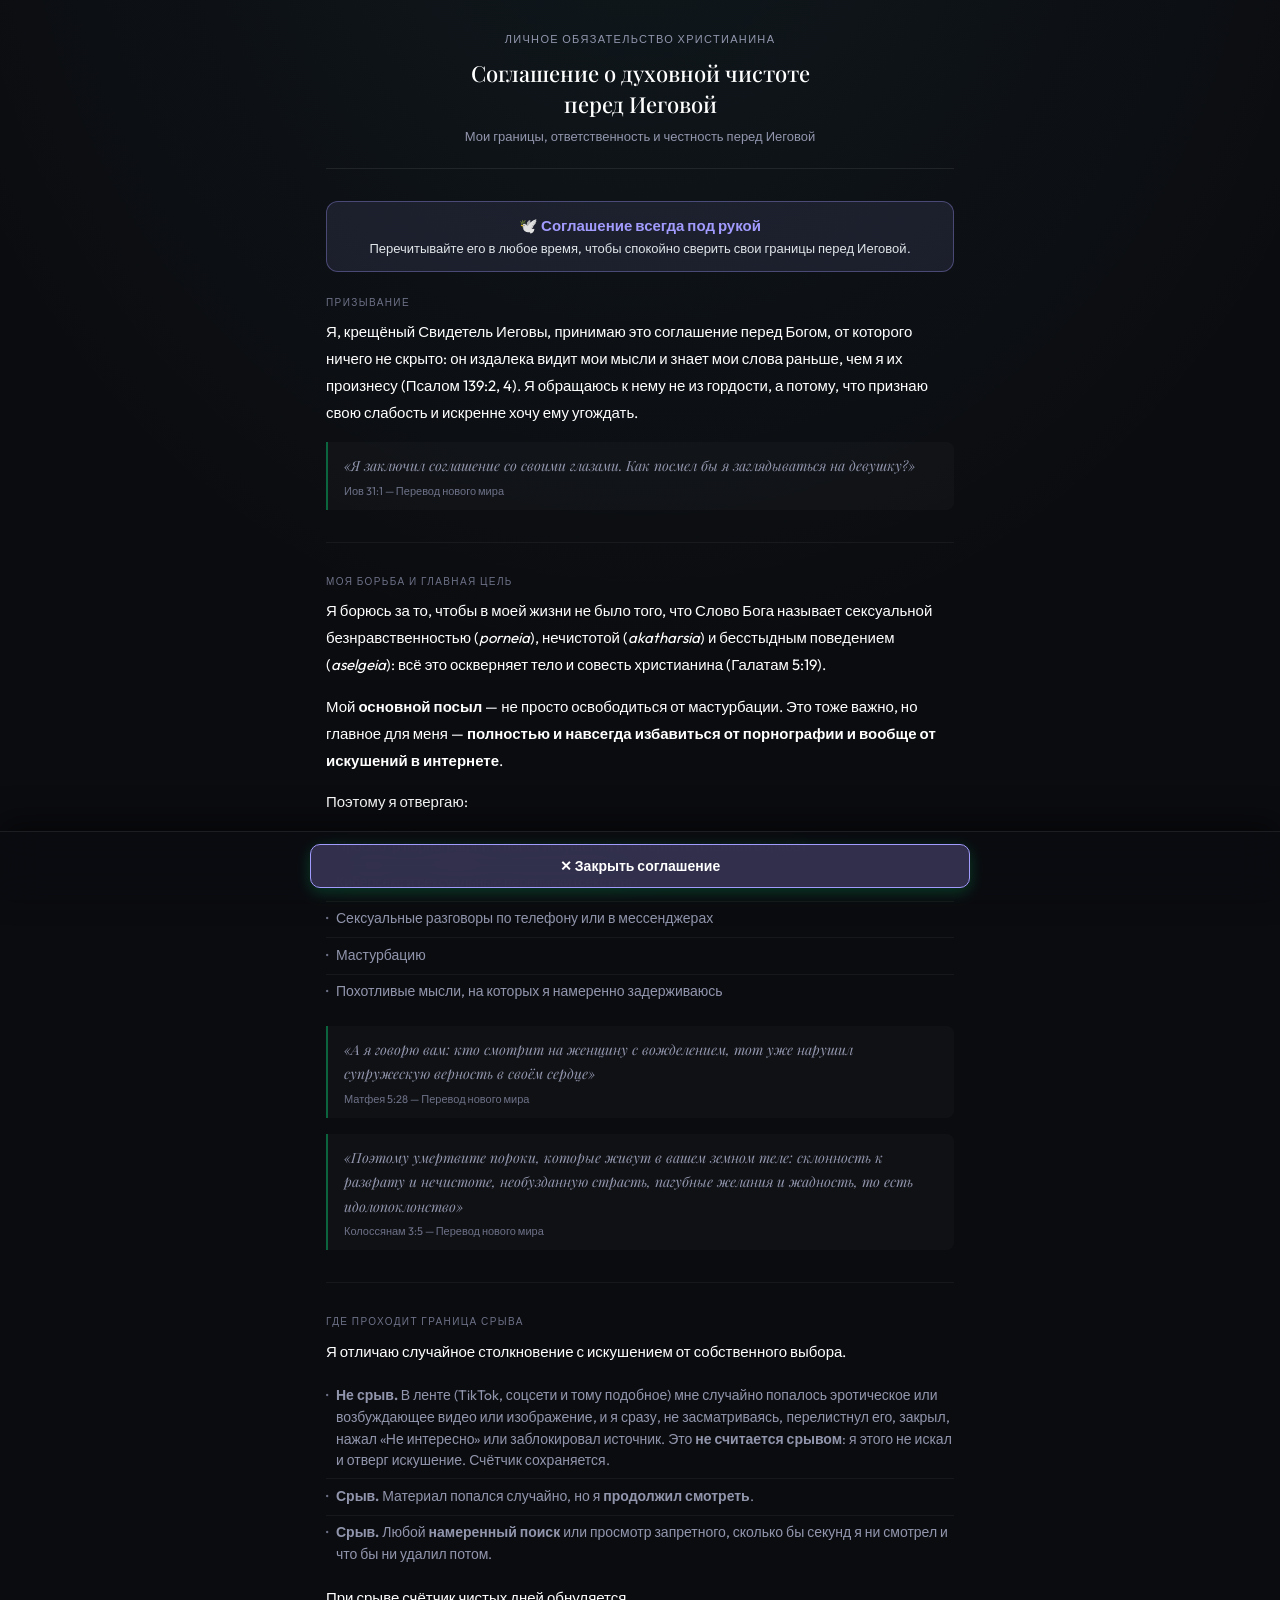
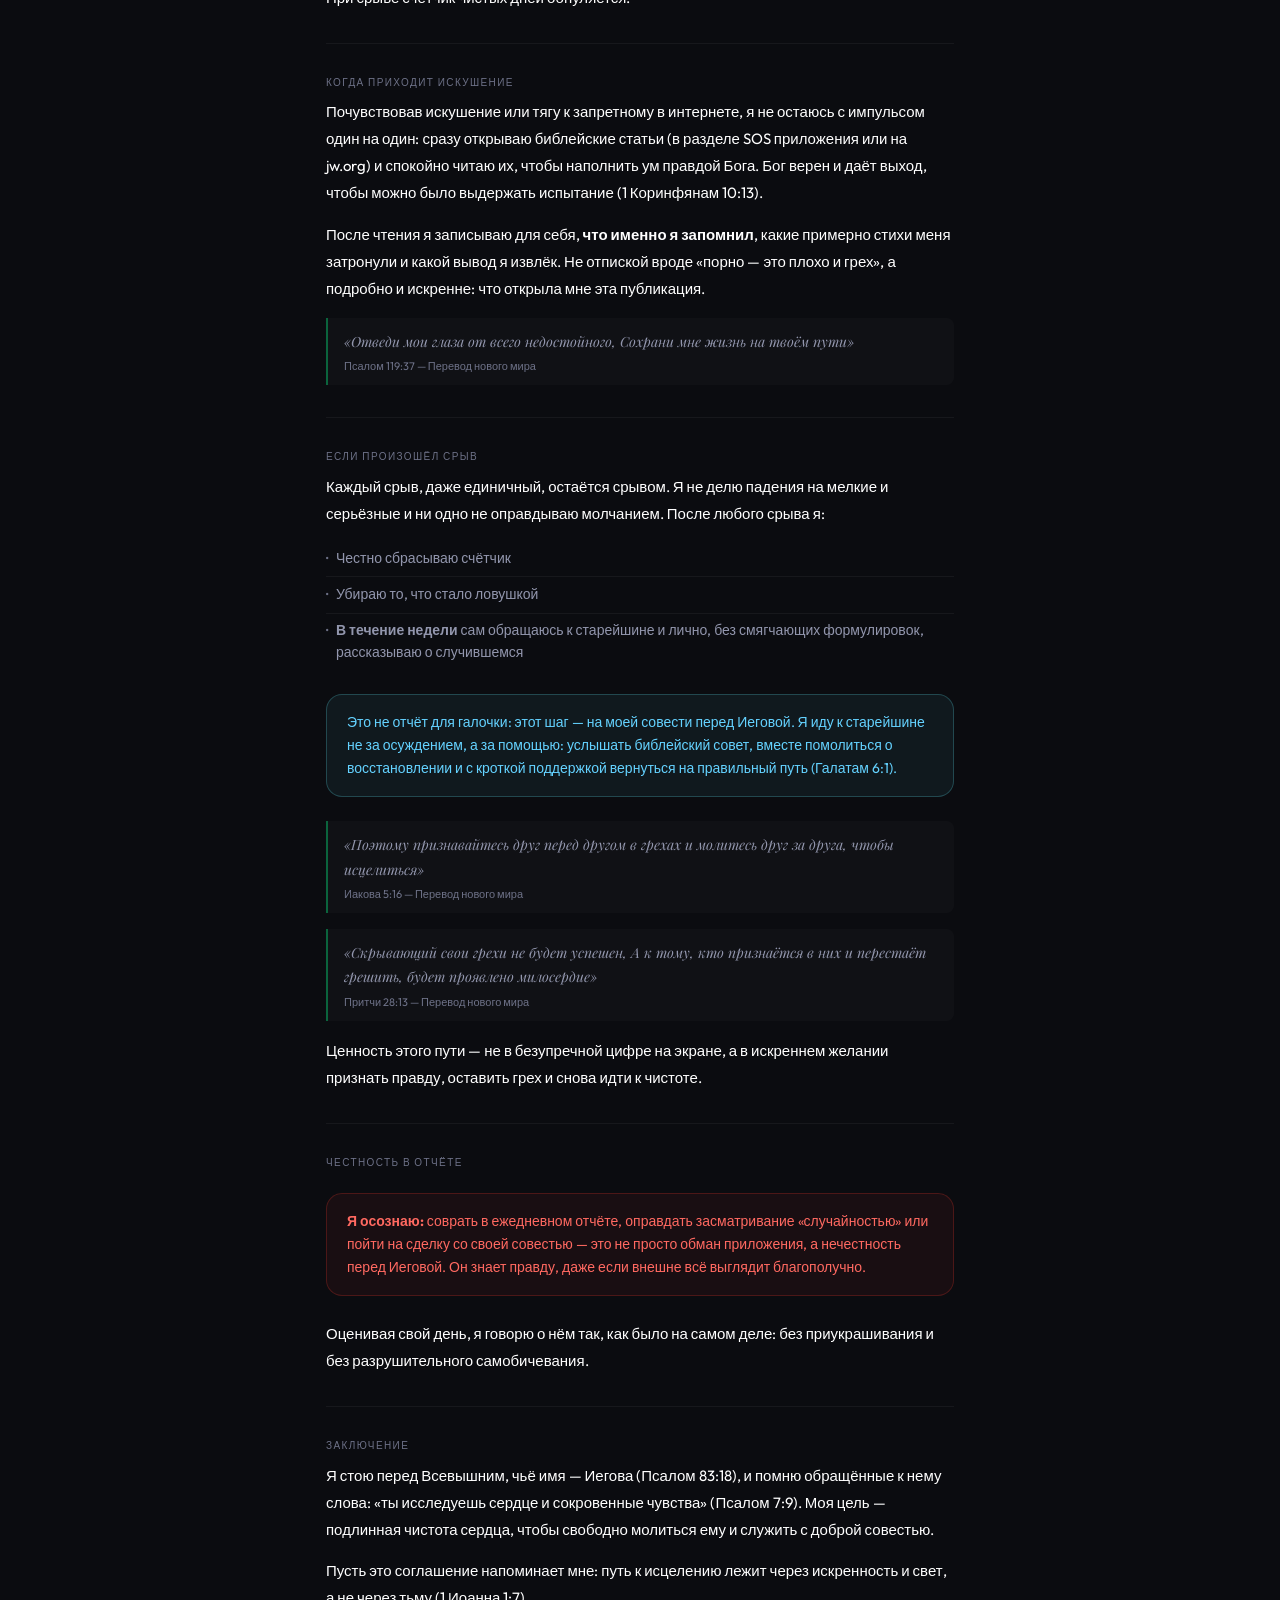
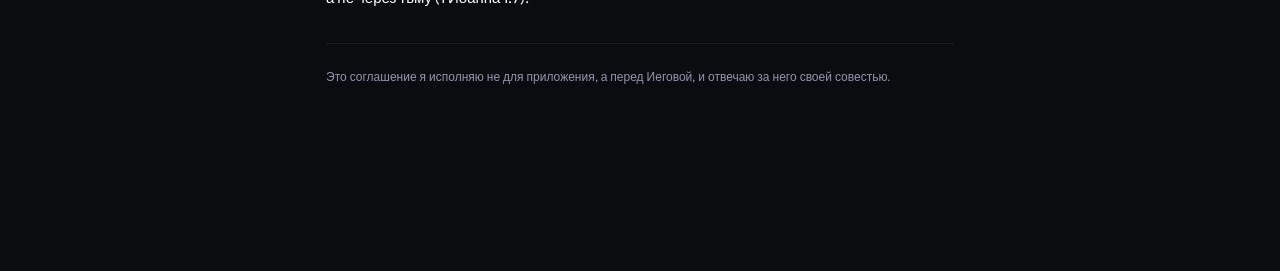
==== commit 586cc571: "fix(security): require Telegram initData for the API and revise the covenant Access control: - ident" ====
--- a/webapp/purity_covenant_jw_v2.html
+++ b/webapp/purity_covenant_jw_v2.html
@@ -302,116 +302,151 @@
     <p class="subtitle" id="covenant-subtitle">Практическое руководство по границам, ответственности и подотчётности</p>
   </div>
 
-  <!-- Информационные плашки режимов (Манифест / Перезагрузка после срыва) -->
+  <!-- Информационные плашки режимов (свободное чтение / перезагрузка после срыва) -->
   <div id="manifest-banner" style="display: none; border-radius: 12px; padding: 14px 18px; margin-bottom: 24px; background: rgba(162, 155, 254, 0.1); border: 1px solid rgba(162, 155, 254, 0.35); text-align: center; font-family: var(--font-sans);">
-    <div style="font-size: 15px; font-weight: 600; color: #a29bfe; margin-bottom: 4px;">🕊️ Ваш постоянный ориентир совести</div>
-    <div style="font-size: 13px; color: #dfe6e9; line-height: 1.4;">Этот документ доступен в любое время для спокойного чтения и сверки ориентиров перед Иеговой — без таймеров и обязаловки.</div>
+    <div style="font-size: 15px; font-weight: 600; color: #a29bfe; margin-bottom: 4px;">🕊️ Соглашение всегда под рукой</div>
+    <div style="font-size: 13px; color: #dfe6e9; line-height: 1.4;">Перечитывайте его в любое время, чтобы спокойно сверить свои границы перед Иеговой.</div>
   </div>
 
   <div id="restart-banner" style="display: none; border-radius: 12px; padding: 14px 18px; margin-bottom: 24px; background: rgba(253, 203, 110, 0.15); border: 1px solid rgba(253, 203, 110, 0.45); text-align: center; font-family: var(--font-sans);">
     <div style="font-size: 15px; font-weight: 700; color: #ffeaa7; margin-bottom: 4px;">🕊️ Точка покаяния и искреннего обновления</div>
-    <div style="font-size: 13px; color: #ffeaa7; line-height: 1.4;">Остановитесь и выдохните. Прочтение желательно, но не обязательно — никаких таймеров и принуждения, всё на вашей совести перед Иеговой.</div>
+    <div style="font-size: 13px; color: #ffeaa7; line-height: 1.4;">Остановитесь и выдохните. Иегова «добр и готов прощать» (Псалом 86:5).</div>
   </div>
 
   <div class="section">
     <p class="section-label">Призывание</p>
-    <p class="body-text">Я, крещёный свидетель Иеговы, стоящий перед Богом, который видит тайное (Пс. 139:2–4), произношу это соглашение в сознании того, что мои слова и намерения открыты перед Иеговой. Я обращаюсь к нему не из гордости, но из признания моей слабости и моей искренней жажды угодить ему.</p>
+    <p class="body-text">Я, крещёный Свидетель Иеговы, принимаю это соглашение перед Богом, от которого ничего не скрыто: он издалека видит мои мысли и знает мои слова раньше, чем я их произнесу (Псалом 139:2, 4). Я обращаюсь к нему не из гордости, а потому, что признаю свою слабость и искренне хочу ему угождать.</p>
+
+    <div class="scripture-block">
+      <p class="verse">«Я заключил соглашение со своими глазами. Как посмел бы я заглядываться на девушку?»</p>
+      <p class="ref">Иов 31:1 — Перевод нового мира</p>
+    </div>
   </div>
 
   <hr class="divider">
 
   <div class="section">
-    <p class="section-label">Исповедание борьбы и основной посыл</p>
-    <p class="body-text">Я признаю, что нахожусь в борьбе с грехами, которые Слово Бога называет <em>porneia</em> (разврат), <em>akatharsia</em> (нечистота) и <em>aselgeia</em> (непристойное поведение) — грехами, оскверняющими тело и совесть христианина. При этом мой <strong>основной посыл</strong> — не просто избавиться от мастурбации (хотя это важно, но не в такой степени), а <strong>полностью и навсегда избавиться от порнографии и искушений в интернете вообще</strong>. В частности, я отвергаю:</p>
- 
+    <p class="section-label">Моя борьба и главная цель</p>
+    <p class="body-text">Я борюсь за то, чтобы в моей жизни не было того, что Слово Бога называет сексуальной безнравственностью (<em>porneia</em>), нечистотой (<em>akatharsia</em>) и бесстыдным поведением (<em>aselgeia</em>): всё это оскверняет тело и совесть христианина (Галатам 5:19).</p>
+    <p class="body-text">Мой <strong>основной посыл</strong> — не просто освободиться от мастурбации. Это тоже важно, но главное для меня — <strong>полностью и навсегда избавиться от порнографии и вообще от искушений в интернете</strong>.</p>
+    <p class="body-text">Поэтому я отвергаю:</p>
+
     <ul class="sins-list">
-      <li>Просмотр порнографических материалов и поиск искушений в интернете (главная борьба)</li>
+      <li>Просмотр порнографии и поиск искушений в интернете (главная борьба)</li>
       <li>Киберсекс и сексуальные переписки (секстинг)</li>
       <li>Сексуальные разговоры по телефону или в мессенджерах</li>
-      <li>Мастурбация</li>
-      <li>Похотливые мысли, на которых я намеренно задерживаю взгляд разума</li>
+      <li>Мастурбацию</li>
+      <li>Похотливые мысли, на которых я намеренно задерживаюсь</li>
     </ul>
- 
+
     <div class="scripture-block">
-      <p class="verse">«Я же говорю вам, что любой, кто смотрит на женщину с вожделением, уже совершил с ней прелюбодеяние в своём сердце»</p>
-      <p class="ref">Матфея 5:28 — Священное Писание. Перевод «Новый мир»</p>
-    </div>
- 
+      <p class="verse">«А я говорю вам: кто смотрит на женщину с вожделением, тот уже нарушил супружескую верность в своём сердце»</p>
+      <p class="ref">Матфея 5:28 — Перевод нового мира</p>
+    </div>
+
     <div class="scripture-block">
-      <p class="verse">«Поэтому умертвите ваши земные члены в отношении блуда, нечистоты, похоти, пагубных желаний и жадности, которая есть идолопоклонство»</p>
-      <p class="ref">Колоссянам 3:5 — Священное Писание. Перевод «Новый мир»</p>
-    </div>
-  </div>
-  
+      <p class="verse">«Поэтому умертвите пороки, которые живут в вашем земном теле: склонность к разврату и нечистоте, необузданную страсть, пагубные желания и жадность, то есть идолопоклонство»</p>
+      <p class="ref">Колоссянам 3:5 — Перевод нового мира</p>
+    </div>
+  </div>
+
   <hr class="divider">
-  
-  <div class="section">
-    <p class="section-label">Моё обязательство перед Иеговой</p>
-    <p class="body-text">Я понимаю, что духовная открытость — не формальная отчётность «для галочки» и не автоматическая отправка сообщений из бота, а искреннее следование принципу: «Исповедуйтесь друг другу в грехах и молитесь друг за друга» (Иакова 5:16). Моя ответственность перед старейшиной лежит на моей совести перед Иеговой: не для осуждения, а чтобы укрепляться и не оставаться в тени (Галатам 6:1).</p>
-    <p class="body-text"><strong>Где проходит граница победы и срыва.</strong> Я чётко различаю случайное столкновение со злом и умышленный грех. Если я листал ленту (например, TikTok или соцсети) и мне случайно попалось видео или изображение эротического или любого возбуждающего характера, но я <strong>сразу без засматривания</strong> его перелистнул, закрыл, нажал «Не интересно» или заблокировал источник — это <strong>не считается срывом</strong>, так как я не искал этого и отверг искушение. Стрик в этом случае сохраняется (1 Коринфянам 10:13). Но если такой материал попался случайно и я <strong>продолжил смотреть</strong> — это срыв. Тем более срывом является любой <strong>намеренный поиск</strong> или просмотр запретного — независимо от того, сколько секунд я смотрел и что удалил потом. В обоих случаях стрик обнуляется.</p>
-    <p class="body-text"><strong>Что делать при ощущении искушения.</strong> Когда появляется ощущение искушения или тяга к запретному в интернете, я не остаюсь один на один с импульсом: я сразу открываю библейские статьи (например, через раздел поддержки в приложении или jw.org) и читаю их спокойно, чтобы наполнить ум правдой Бога. <strong>После прочтения</strong> я записываю для себя, что именно я запомнил, какие примерно библейские стихи затронули меня и какой вывод я извлёк — не формальной отпиской вроде «порно — это плохо и грех», а подробно и искренне о том, что открыла мне эта публикация.</p>
-    <p class="body-text"><strong>О каждом срыве — без деления на «тихий» и «серию».</strong> Любой срыв — даже единичный — остаётся срывом. В моей борьбе нет смысла делить падения на «тихие, которые можно скрыть» и «серию из трёх раз», потому что перед Богом важна искренность сердца, а не статистика или галочки. После любого срыва я честно сбрасываю счётчик, убираю то, что стало ловушкой, и <strong>на своей совести обязуюсь самостоятельно обратиться к старейшине в течение недели</strong>, чтобы лично и открыто сказать ему об этом — без смягчения формулировок и не уходя в тень. И я помню: ценность этого пути — не в безупречной цифре на экране, а в искреннем желании снова вставать и идти к чистоте (Притчи 24:16).</p>
+
+  <div class="section">
+    <p class="section-label">Где проходит граница срыва</p>
+    <p class="body-text">Я отличаю случайное столкновение с искушением от собственного выбора.</p>
+    <ul class="sins-list">
+      <li><span><strong>Не срыв.</strong> В ленте (TikTok, соцсети и тому подобное) мне случайно попалось эротическое или возбуждающее видео или изображение, и я сразу, не засматриваясь, перелистнул его, закрыл, нажал «Не интересно» или заблокировал источник. Это <strong>не считается срывом</strong>: я этого не искал и отверг искушение. Счётчик сохраняется.</span></li>
+      <li><span><strong>Срыв.</strong> Материал попался случайно, но я <strong>продолжил смотреть</strong>.</span></li>
+      <li><span><strong>Срыв.</strong> Любой <strong>намеренный поиск</strong> или просмотр запретного, сколько бы секунд я ни смотрел и что бы ни удалил потом.</span></li>
+    </ul>
+    <p class="body-text">При срыве счётчик чистых дней обнуляется.</p>
   </div>
 
   <hr class="divider">
 
   <div class="section">
-    <p class="section-label">Относительно искренности отчёта</p>
-
-    <div class="warning-block">
-      <p><strong>Я осознаю следующее.</strong> Любая попытка соврать в ежедневном отчёте, оправдать засматривание «случайностью» или пойти на сделку со своей совестью — это не обман приложения, а нечестность перед Иеговой. Бог видит моё сердце и знает правду, даже если внешне всё выглядит благополучно.</p>
-    </div>
-
-    <p class="body-text">Поэтому, оценивая свой день перед Иеговой, я подтверждаю:</p>
+    <p class="section-label">Когда приходит искушение</p>
+    <p class="body-text">Почувствовав искушение или тягу к запретному в интернете, я не остаюсь с импульсом один на один: сразу открываю библейские статьи (в разделе SOS приложения или на jw.org) и спокойно читаю их, чтобы наполнить ум правдой Бога. Бог верен и даёт выход, чтобы можно было выдержать испытание (1 Коринфянам 10:13).</p>
+    <p class="body-text">После чтения я записываю для себя, <strong>что именно я запомнил</strong>, какие примерно стихи меня затронули и какой вывод я извлёк. Не отпиской вроде «порно — это плохо и грех», а подробно и искренне: что открыла мне эта публикация.</p>
+
+    <div class="scripture-block">
+      <p class="verse">«Отведи мои глаза от всего недостойного, Сохрани мне жизнь на твоём пути»</p>
+      <p class="ref">Псалом 119:37 — Перевод нового мира</p>
+    </div>
+  </div>
+
+  <hr class="divider">
+
+  <div class="section">
+    <p class="section-label">Если произошёл срыв</p>
+    <p class="body-text">Каждый срыв, даже единичный, остаётся срывом. Я не делю падения на мелкие и серьёзные и ни одно не оправдываю молчанием. После любого срыва я:</p>
     <ul class="sins-list">
-      <li>Случайно попавшийся возбуждающий ролик или кадр, от которого я без засматривания сразу отвернулся (перелистнул, скрыл, заблокировал), — не срыв; продолжение просмотра или умышленный поиск — срыв</li>
-      <li>Я не делю срывы на «мелкие» и «серьёзные» и не оправдываю даже один срыв молчанием</li>
-      <li>После любого срыва я обязуюсь сам, на своей совести, в течение недели обратиться к старейшине и честно об этом рассказать, а не полагаться на внешний контроль ради галочки</li>
-      <li>Мой отчёт отражает реальное состояние перед Богом, без приукрашивания и разрушительного самобичевания (1 Иоанна 1:7)</li>
+      <li>Честно сбрасываю счётчик</li>
+      <li>Убираю то, что стало ловушкой</li>
+      <li><span><strong>В течение недели</strong> сам обращаюсь к старейшине и лично, без смягчающих формулировок, рассказываю о случившемся</span></li>
     </ul>
-  </div>
-
-  <hr class="divider">
-  
-  <div class="section">
-    <p class="section-label">Личная открытость и духовная помощь</p>
- 
+
     <div class="partner-block">
       <div class="partner-text">
-        Моя открытость держится не на автоматических уведомлениях из бота, а на личной совести перед Иеговой. Если происходит срыв, я самостоятельно и добровольно в течение недели обращаюсь к старейшине, чтобы честно рассказать о случившемся, принять библейскую помощь и вместе помолиться о восстановлении.
+        Это не отчёт для галочки: этот шаг — на моей совести перед Иеговой. Я иду к старейшине не за осуждением, а за помощью: услышать библейский совет, вместе помолиться о восстановлении и с кроткой поддержкой вернуться на правильный путь (Галатам 6:1).
       </div>
     </div>
+
+    <div class="scripture-block">
+      <p class="verse">«Поэтому признавайтесь друг перед другом в грехах и молитесь друг за друга, чтобы исцелиться»</p>
+      <p class="ref">Иакова 5:16 — Перевод нового мира</p>
+    </div>
+
+    <div class="scripture-block">
+      <p class="verse">«Скрывающий свои грехи не будет успешен, А к тому, кто признаётся в них и перестаёт грешить, будет проявлено милосердие»</p>
+      <p class="ref">Притчи 28:13 — Перевод нового мира</p>
+    </div>
+
+    <p class="body-text">Ценность этого пути — не в безупречной цифре на экране, а в искреннем желании признать правду, оставить грех и снова идти к чистоте.</p>
   </div>
 
   <hr class="divider">
 
   <div class="section">
+    <p class="section-label">Честность в отчёте</p>
+
+    <div class="warning-block">
+      <p><strong>Я осознаю:</strong> соврать в ежедневном отчёте, оправдать засматривание «случайностью» или пойти на сделку со своей совестью — это не просто обман приложения, а нечестность перед Иеговой. Он знает правду, даже если внешне всё выглядит благополучно.</p>
+    </div>
+
+    <p class="body-text">Оценивая свой день, я говорю о нём так, как было на самом деле: без приукрашивания и без разрушительного самобичевания.</p>
+  </div>
+
+  <hr class="divider">
+
+  <div class="section">
     <p class="section-label">Заключение</p>
-    <p class="body-text">Я произношу это соглашение перед именем Иеговы (Псалом 83:3), зная, что он — «Испытующий сердца и внутренности» (Псалом 7:9). Моя цель — не формальная отчётность и не идеальная полоса на бумаге, а подлинная чистота сердца, которая позволяет чисто стоять перед ним в молитве и служении.</p>
-    <p class="body-text">Пусть этот ориентир напоминает мне: путь к исцелению — через искренность и свет, а не через тьму.</p>
+    <p class="body-text">Я стою перед Всевышним, чьё имя — Иегова (Псалом 83:18), и помню обращённые к нему слова: «ты исследуешь сердце и сокровенные чувства» (Псалом 7:9). Моя цель — подлинная чистота сердца, чтобы свободно молиться ему и служить с доброй совестью.</p>
+    <p class="body-text">Пусть это соглашение напоминает мне: путь к исцелению лежит через искренность и свет, а не через тьму (1 Иоанна 1:7).</p>
   </div>
 
   <div class="seal-row">
-    <p class="seal-text">Прочтение этого документа желательно, но не обязательно — никаких ограничений по времени.<br>Всё остаётся на твоей совести перед Иеговой.</p>
+    <p class="seal-text">Это соглашение я исполняю не для приложения, а перед Иеговой, и отвечаю за него своей совестью.</p>
   </div>
 </div>
 
-<!-- Блок действий для режима Манифеста (спокойное чтение в любое время) -->
+<!-- Блок действий для режима свободного чтения -->
 <div class="accept-section" id="manifest-action-section" style="display: none;">
   <button class="btn-confirm" id="btn-close-manifest" style="background: rgba(162, 155, 254, 0.25); border: 1px solid #a29bfe; color: #ffffff;">
-    ✕ Закрыть манифест
+    ✕ Закрыть соглашение
   </button>
 </div>
 
 <!-- Блок подтверждения (только для режима перезагрузки после срыва, без таймера и принуждения) -->
 <div class="accept-section" id="restart-action-section" style="display: none;">
-  <p class="conscience-note">Читать желательно, но не обязательно — без ограничений по времени, всё на совести.</p>
-  
+  <p class="conscience-note">Читать желательно, но не обязательно.</p>
+
   <label class="checkbox-container" id="checkbox-label">
     <input type="checkbox" id="accept-checkbox">
-    <span class="label-text">Я осознаю границу срыва, обязуюсь на своей совести сказать старейшине в течение недели и иду дальше</span>
+    <span class="label-text">Знаю, где граница, и обязуюсь в течение недели сам рассказать о срыве старейшине</span>
   </label>
-  
+
   <button class="btn-confirm disabled" id="btn-confirm" disabled>
     🟢 Подтвердить и продолжить путь
   </button>
@@ -470,7 +505,7 @@
   if (mode === 'manifest') {
     // 1. РЕЖИМ ПОСТОЯННОГО ОРИЕНТИРА (без таймера, чтение по желанию)
     if (headerSubtitle) {
-      headerSubtitle.textContent = 'Постоянный ориентир духовных границ — чтение по желанию, без таймеров';
+      headerSubtitle.textContent = 'Мои границы, ответственность и честность перед Иеговой';
     }
     if (manifestBanner) manifestBanner.style.display = 'block';
     if (restartBanner) restartBanner.style.display = 'none';
@@ -479,7 +514,7 @@
   } else {
     // 2. РЕЖИМ ТОЧКИ ПЕРЕЗАГРУЗКИ ПОСЛЕ СРЫВА (без таймеров и принуждения, на совести)
     if (headerSubtitle) {
-      headerSubtitle.textContent = 'Точка покаяния, искреннего переосмысления и нового старта после срыва';
+      headerSubtitle.textContent = 'Честный новый старт после срыва';
     }
     if (restartBanner) restartBanner.style.display = 'block';
     if (manifestBanner) manifestBanner.style.display = 'none';
@@ -504,9 +539,9 @@
     btnConfirm.addEventListener('click', function() {
         if (this.classList.contains('disabled')) return;
         
-        const userId = tg?.initDataUnsafe?.user?.id || urlParams.get('user_id');
-        if (!userId) {
-            alert("Ошибка: не удалось определить ваш Telegram ID. Пожалуйста, откройте страницу через официального бота.");
+        // Сервер принимает только подписанный Telegram initData
+        if (!tg?.initData) {
+            alert("Ошибка: не удалось подтвердить ваш Telegram-аккаунт. Пожалуйста, откройте страницу через официального бота.");
             return;
         }
 
@@ -516,8 +551,8 @@
 
         fetch('/api/accept_covenant', {
             method: 'POST',
-            headers: { 'Content-Type': 'application/json' },
-            body: JSON.stringify({ user_id: userId, mode: 'restart' })
+            headers: { 'Content-Type': 'application/json', 'X-Telegram-Init-Data': tg.initData },
+            body: JSON.stringify({ mode: 'restart' })
         })
         .then(response => response.json())
         .then(data => {
@@ -538,7 +573,7 @@
             alert("Ошибка подключения к серверу: " + err);
             btnConfirm.classList.remove('disabled');
             btnConfirm.removeAttribute('disabled');
-            btnConfirm.innerHTML = '🟢 Подтвердить и продолжить путь чистоты';
+            btnConfirm.innerHTML = '🟢 Подтвердить и продолжить путь';
         });
     });
   }
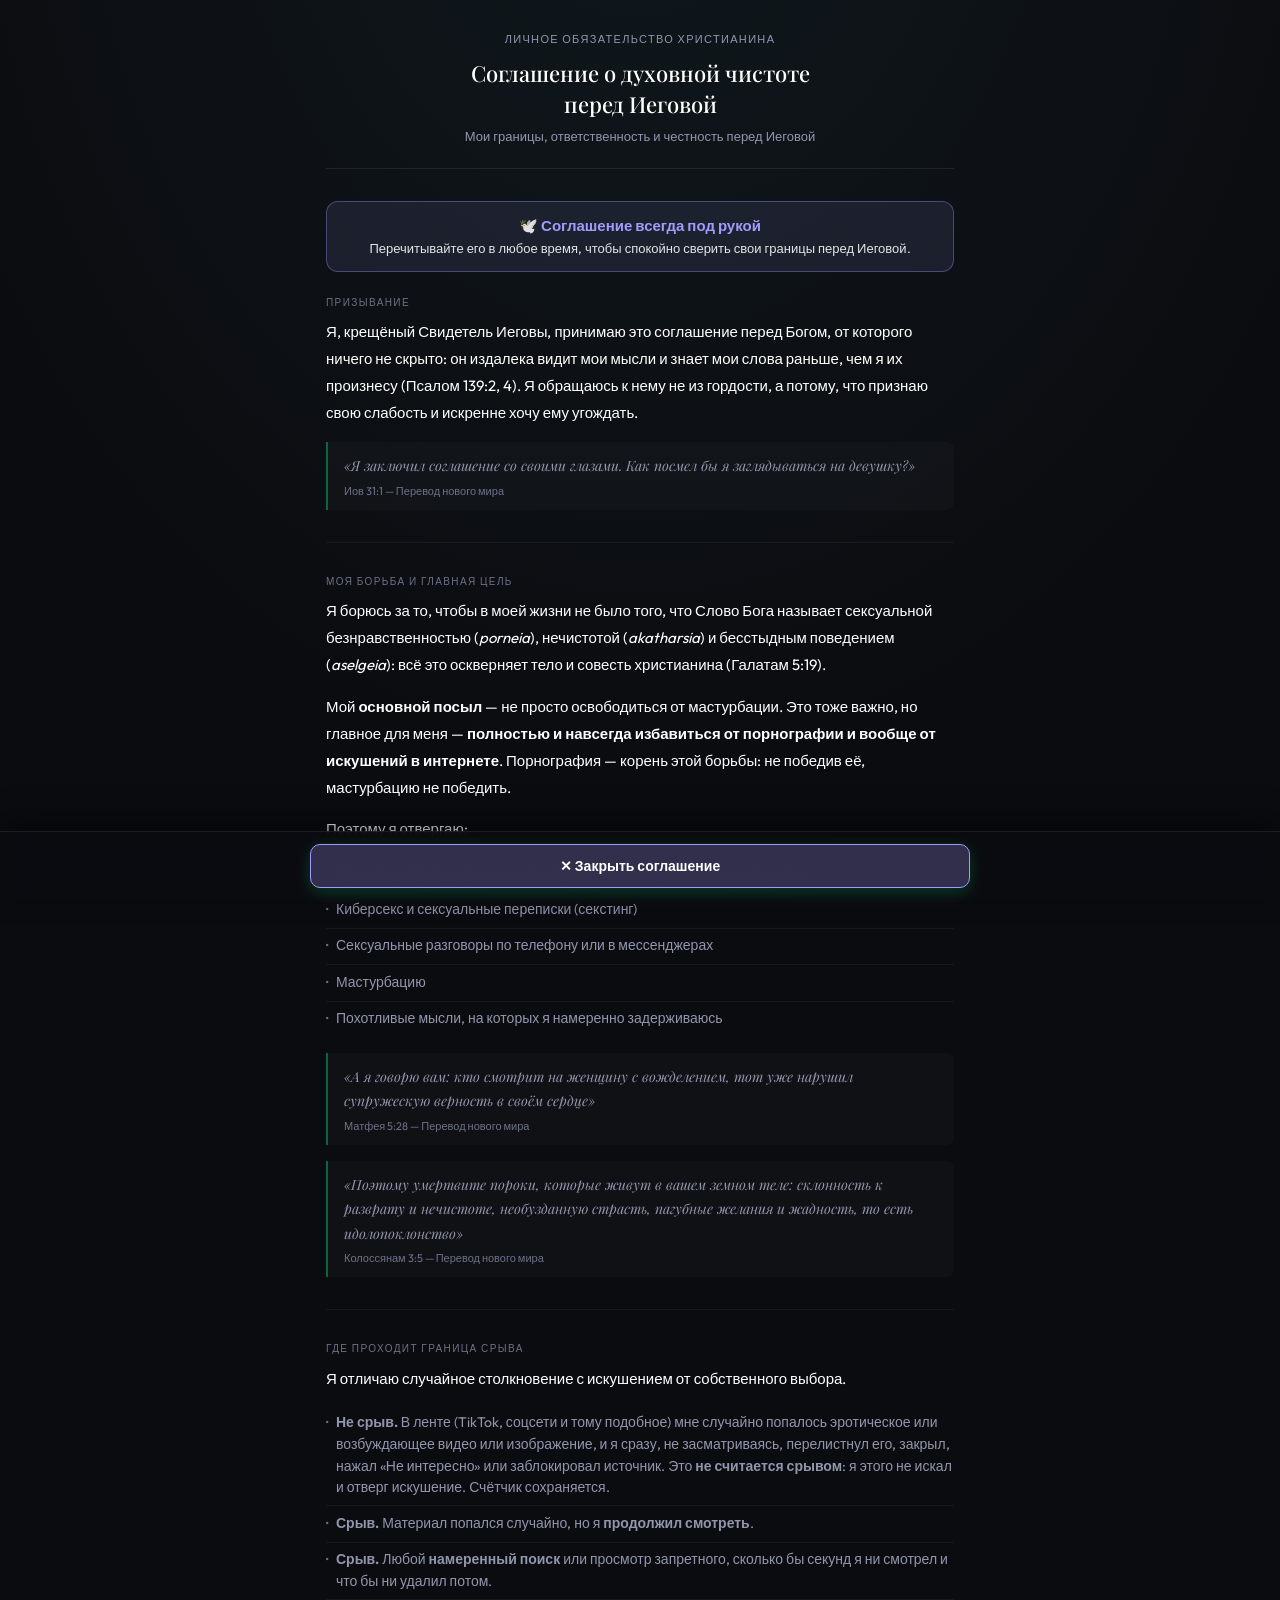
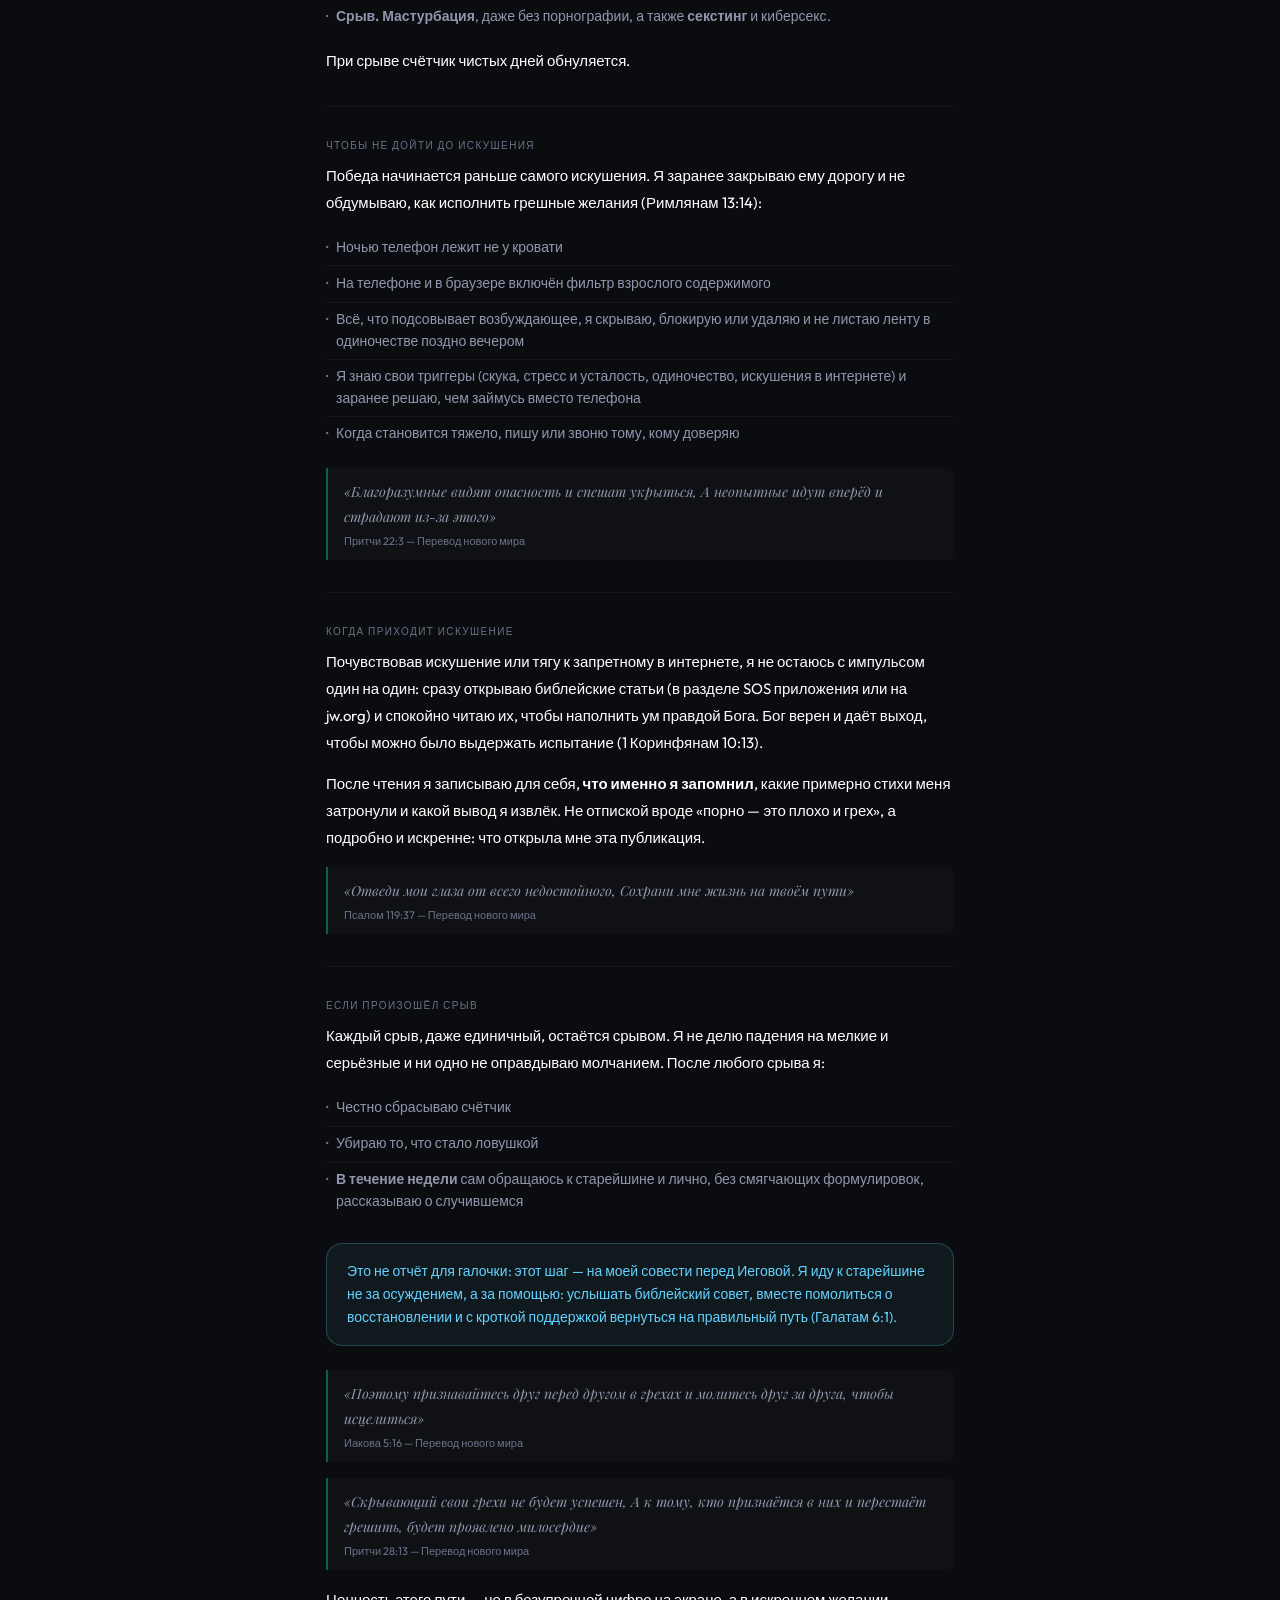
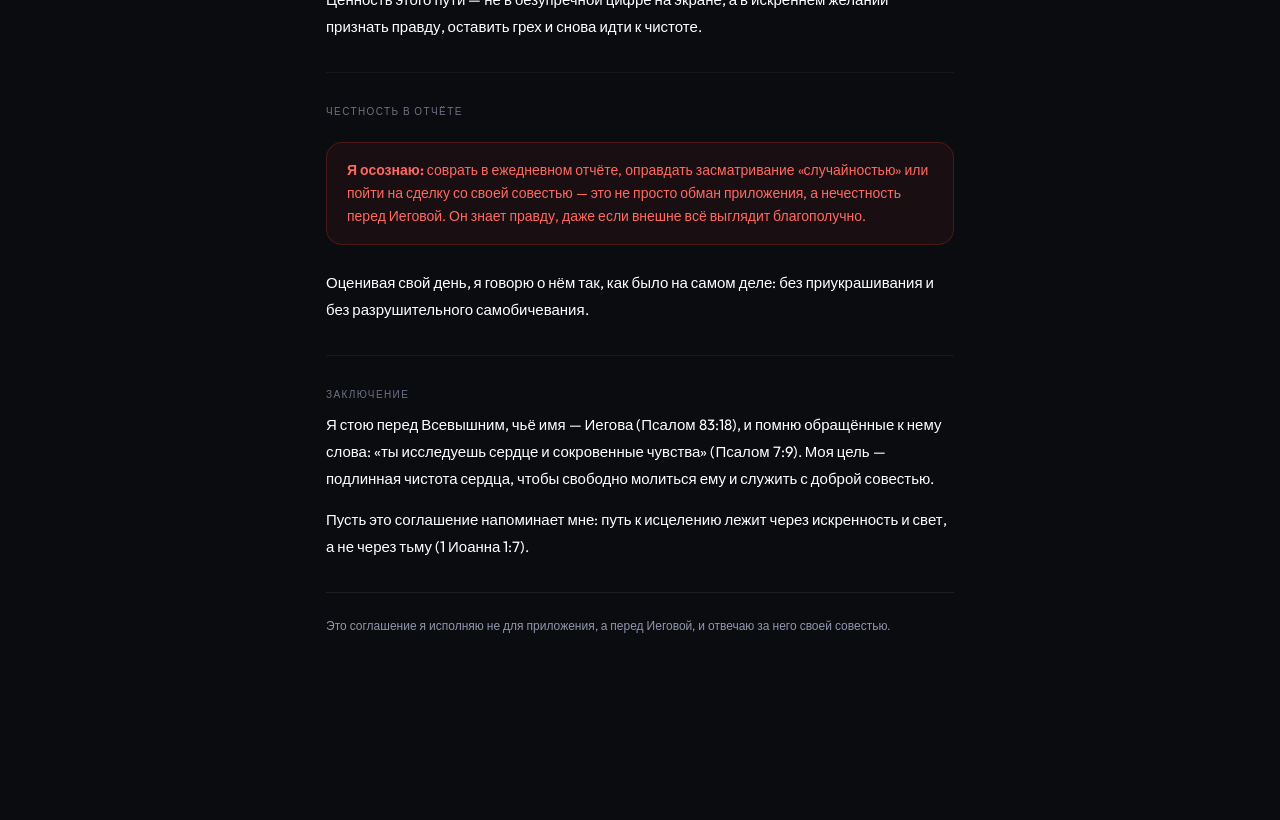
==== commit bed10e05: "feat(conscience): mark unanswered days by hand, simplify SOS and use curated texts Daily check-in: -" ====
--- a/webapp/purity_covenant_jw_v2.html
+++ b/webapp/purity_covenant_jw_v2.html
@@ -7,7 +7,7 @@
   <link rel="preconnect" href="https://fonts.googleapis.com">
   <link rel="preconnect" href="https://fonts.gstatic.com" crossorigin>
   <link href="https://fonts.googleapis.com/css2?family=Outfit:wght@300;400;500;600;700&family=Playfair+Display:ital,wght@0,400..700;1,400..700&display=swap" rel="stylesheet">
-  <link rel="stylesheet" href="style.css?v=20261125-3">
+  <link rel="stylesheet" href="style.css?v=20261125-5">
   <script src="https://telegram.org/js/telegram-web-app.js"></script>
   <style>
     :root {
@@ -328,7 +328,7 @@
   <div class="section">
     <p class="section-label">Моя борьба и главная цель</p>
     <p class="body-text">Я борюсь за то, чтобы в моей жизни не было того, что Слово Бога называет сексуальной безнравственностью (<em>porneia</em>), нечистотой (<em>akatharsia</em>) и бесстыдным поведением (<em>aselgeia</em>): всё это оскверняет тело и совесть христианина (Галатам 5:19).</p>
-    <p class="body-text">Мой <strong>основной посыл</strong> — не просто освободиться от мастурбации. Это тоже важно, но главное для меня — <strong>полностью и навсегда избавиться от порнографии и вообще от искушений в интернете</strong>.</p>
+    <p class="body-text">Мой <strong>основной посыл</strong> — не просто освободиться от мастурбации. Это тоже важно, но главное для меня — <strong>полностью и навсегда избавиться от порнографии и вообще от искушений в интернете</strong>. Порнография — корень этой борьбы: не победив её, мастурбацию не победить.</p>
     <p class="body-text">Поэтому я отвергаю:</p>
 
     <ul class="sins-list">
@@ -359,8 +359,28 @@
       <li><span><strong>Не срыв.</strong> В ленте (TikTok, соцсети и тому подобное) мне случайно попалось эротическое или возбуждающее видео или изображение, и я сразу, не засматриваясь, перелистнул его, закрыл, нажал «Не интересно» или заблокировал источник. Это <strong>не считается срывом</strong>: я этого не искал и отверг искушение. Счётчик сохраняется.</span></li>
       <li><span><strong>Срыв.</strong> Материал попался случайно, но я <strong>продолжил смотреть</strong>.</span></li>
       <li><span><strong>Срыв.</strong> Любой <strong>намеренный поиск</strong> или просмотр запретного, сколько бы секунд я ни смотрел и что бы ни удалил потом.</span></li>
+      <li><span><strong>Срыв.</strong> <strong>Мастурбация</strong>, даже без порнографии, а также <strong>секстинг</strong> и киберсекс.</span></li>
     </ul>
     <p class="body-text">При срыве счётчик чистых дней обнуляется.</p>
+  </div>
+
+  <hr class="divider">
+
+  <div class="section">
+    <p class="section-label">Чтобы не дойти до искушения</p>
+    <p class="body-text">Победа начинается раньше самого искушения. Я заранее закрываю ему дорогу и не обдумываю, как исполнить грешные желания (Римлянам 13:14):</p>
+    <ul class="sins-list">
+      <li>Ночью телефон лежит не у кровати</li>
+      <li>На телефоне и в браузере включён фильтр взрослого содержимого</li>
+      <li>Всё, что подсовывает возбуждающее, я скрываю, блокирую или удаляю и не листаю ленту в одиночестве поздно вечером</li>
+      <li>Я знаю свои триггеры (скука, стресс и усталость, одиночество, искушения в интернете) и заранее решаю, чем займусь вместо телефона</li>
+      <li>Когда становится тяжело, пишу или звоню тому, кому доверяю</li>
+    </ul>
+
+    <div class="scripture-block">
+      <p class="verse">«Благоразумные видят опасность и спешат укрыться, А неопытные идут вперёд и страдают из-за этого»</p>
+      <p class="ref">Притчи 22:3 — Перевод нового мира</p>
+    </div>
   </div>
 
   <hr class="divider">
@@ -486,7 +506,10 @@
   const btnSkipRestart = document.getElementById('btn-skip-restart');
 
   function closePage() {
-    if (tg && typeof tg.close === 'function') {
+    // Открыто из приложения: возвращаемся на дашборд, а не закрываем всё приложение
+    if (urlParams.get('from') === 'app' && window.history.length > 1) {
+      window.history.back();
+    } else if (tg && typeof tg.close === 'function') {
       tg.close();
     } else if (window.history.length > 1) {
       window.history.back();
--- a/webapp/style.css
+++ b/webapp/style.css
@@ -770,78 +770,6 @@
     }
 }
 
-/* Модальное окно когнитивного замка */
-.modal-overlay {
-    position: fixed;
-    top: 0;
-    left: 0;
-    right: 0;
-    bottom: 0;
-    background: rgba(11, 12, 16, 0.85);
-    backdrop-filter: blur(25px);
-    -webkit-backdrop-filter: blur(25px);
-    display: flex;
-    align-items: center;
-    justify-content: center;
-    z-index: 1000;
-    opacity: 0;
-    pointer-events: none;
-    transition: opacity 0.3s ease;
-    padding: 20px 20px calc(20px + env(safe-area-inset-bottom, 0px)) 20px;
-}
-
-.modal-overlay.active {
-    opacity: 1;
-    pointer-events: auto;
-}
-
-.modal-card {
-    width: 100%;
-    max-width: 400px;
-    padding: 24px;
-    display: flex;
-    flex-direction: column;
-    gap: 16px;
-    text-align: center;
-    box-shadow: 0 15px 40px rgba(96, 239, 255, 0.15);
-    border-color: rgba(96, 239, 255, 0.3);
-}
-
-.modal-title {
-    font-size: 18px;
-    font-weight: 700;
-    color: var(--accent-blue);
-    text-shadow: 0 0 15px rgba(96, 239, 255, 0.25);
-}
-
-.modal-desc {
-    font-size: 13px;
-    color: var(--text-secondary);
-    line-height: 1.5;
-}
-
-.puzzle-container {
-    background: rgba(255, 255, 255, 0.025);
-    border: 1px solid var(--card-border);
-    border-radius: 12px;
-    padding: 16px;
-    font-size: 20px;
-    font-weight: 700;
-    letter-spacing: 1px;
-    font-variant-numeric: tabular-nums;
-    color: var(--text-primary);
-}
-
-.shake {
-    animation: shake 0.4s ease-in-out;
-}
-
-@keyframes shake {
-    0%, 100% { transform: translateX(0); }
-    20%, 60% { transform: translateX(-8px); }
-    40%, 80% { transform: translateX(8px); }
-}
-
 /* Духовная помощь / JW карточки */
 .spiritual-card {
     background: rgba(255, 255, 255, 0.04);
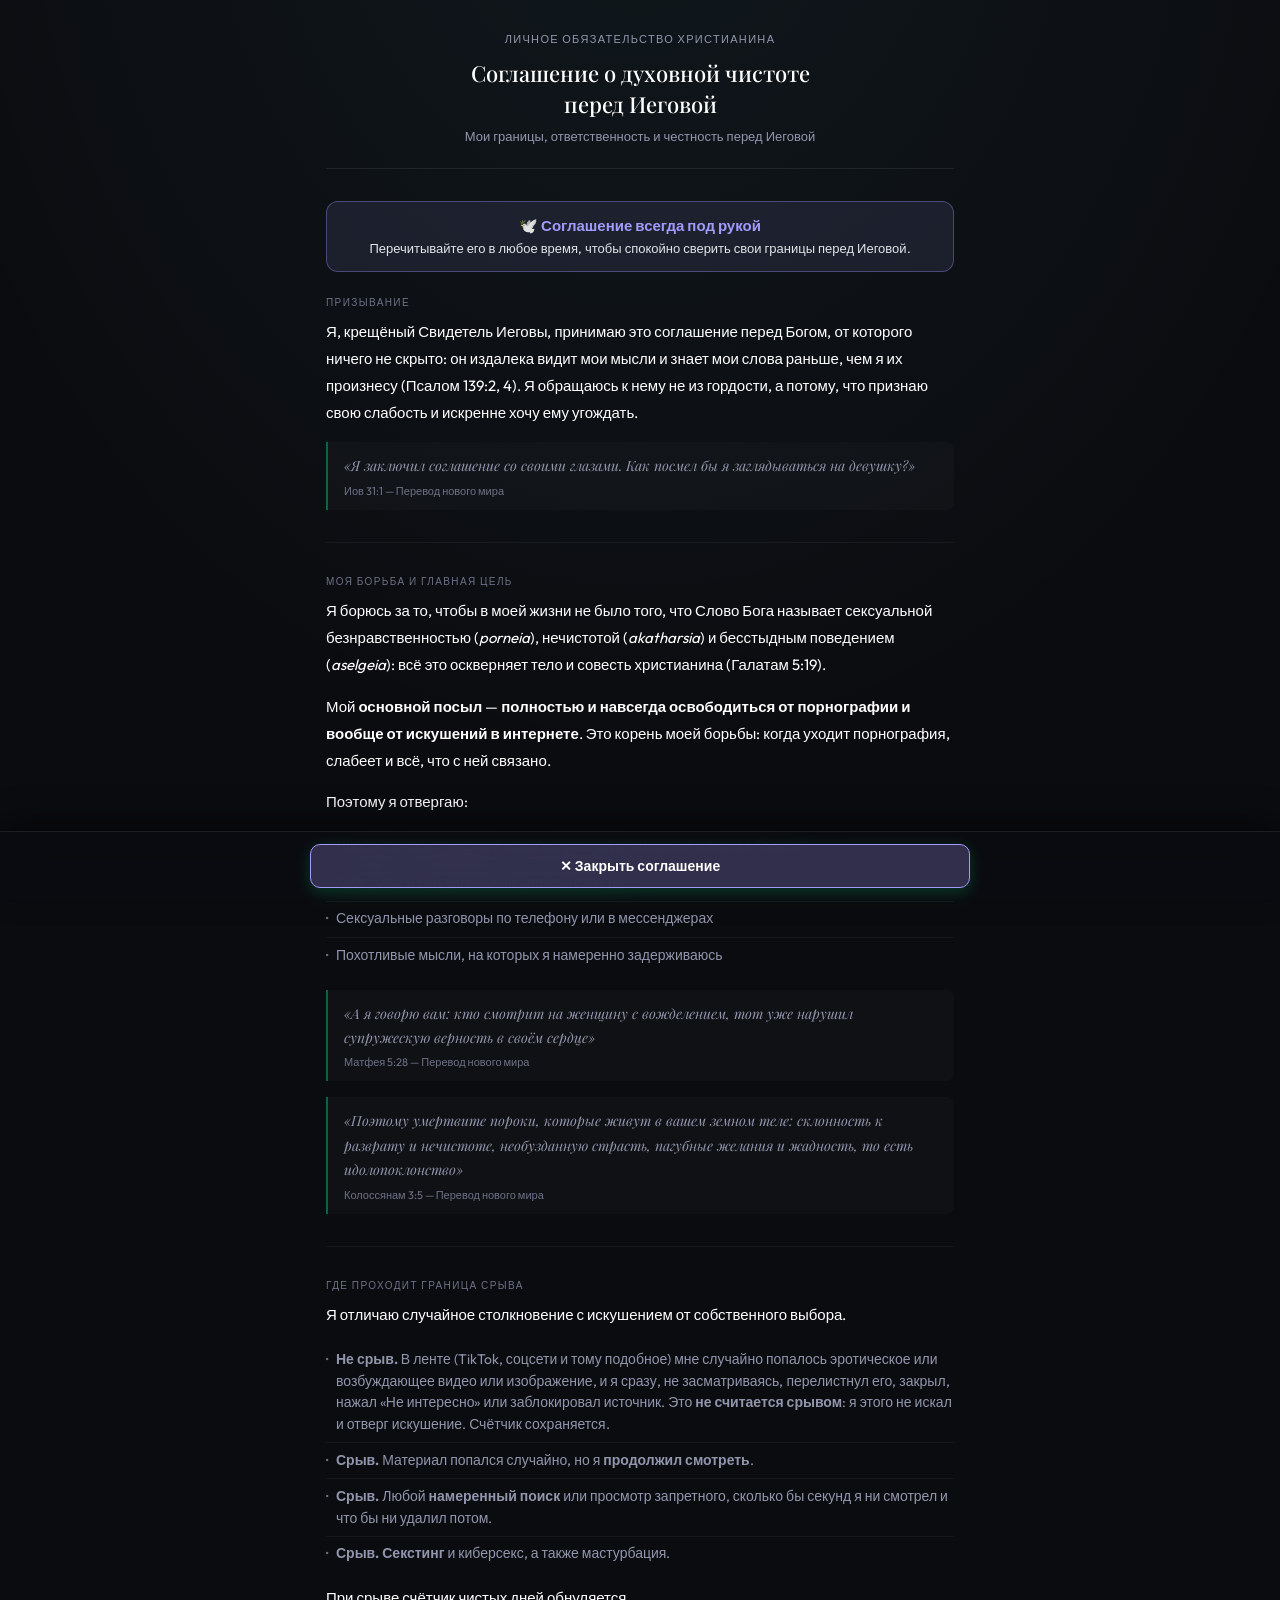
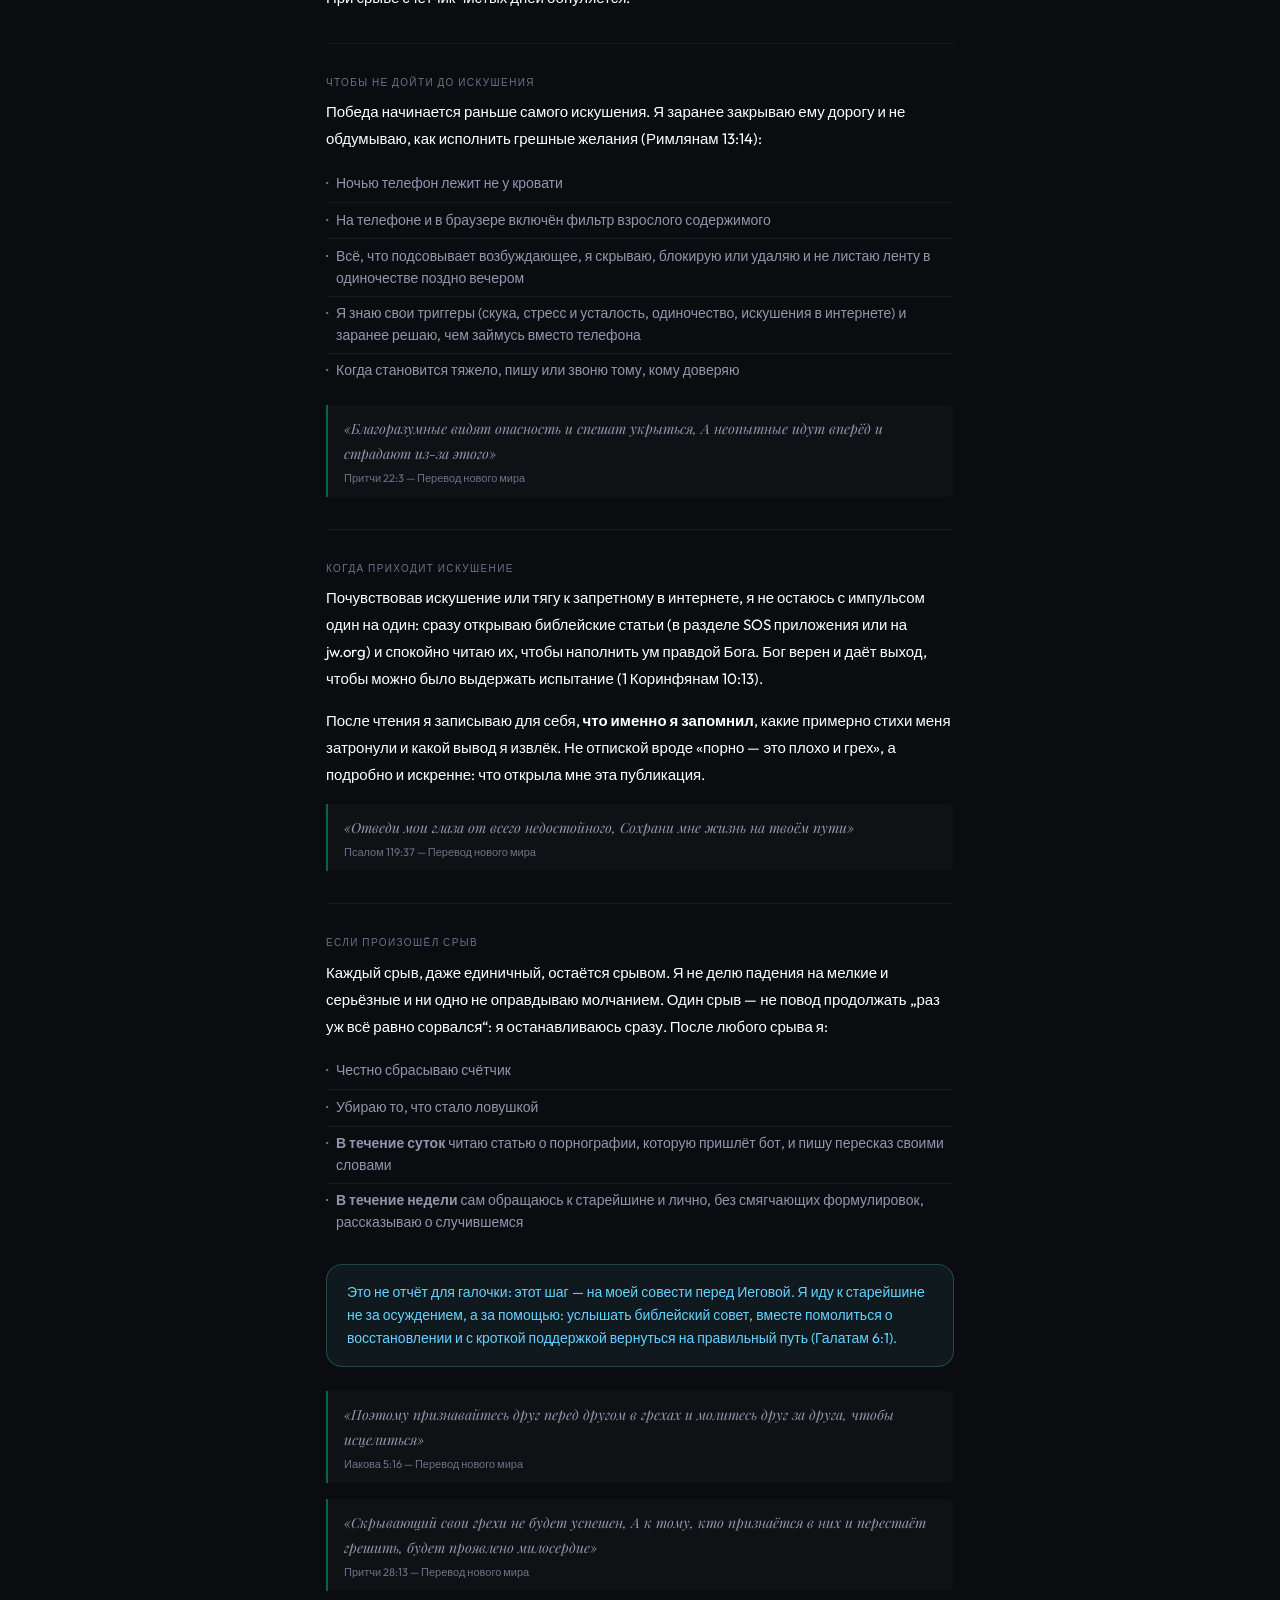
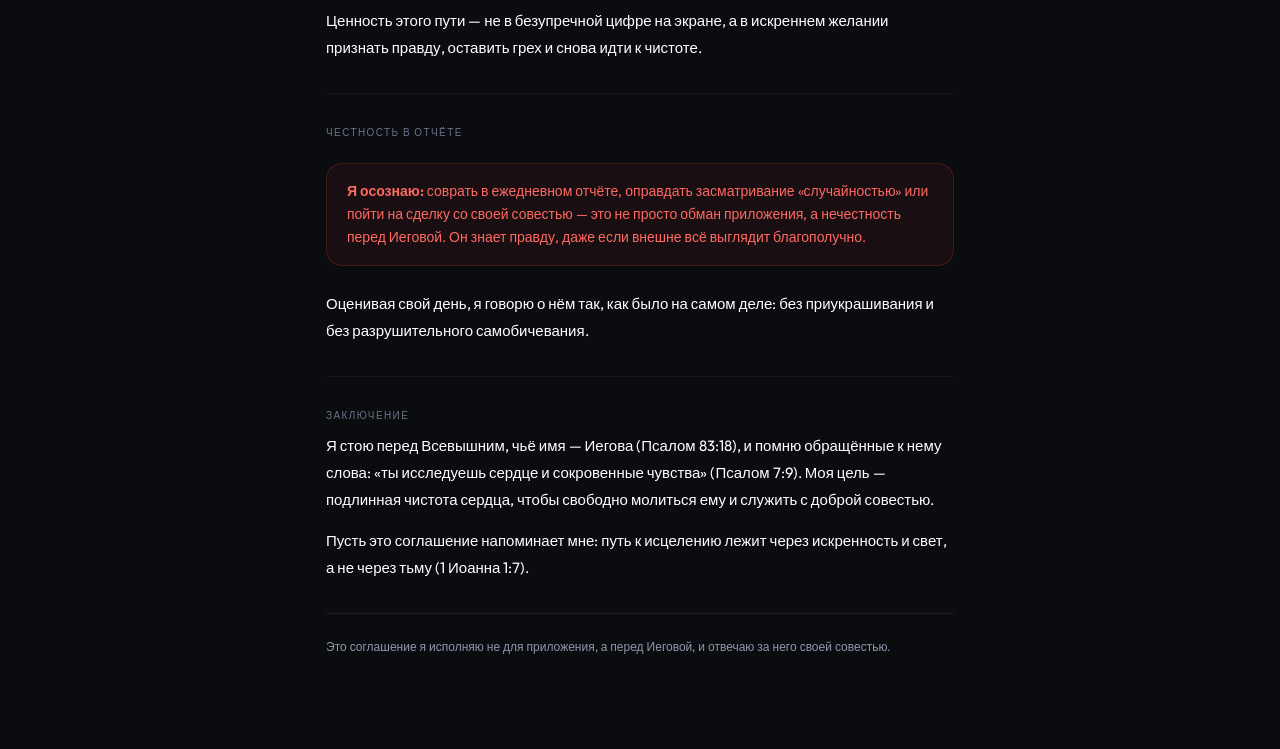
==== commit 8628170d: "feat(recovery): focus on pornography, add the 24-hour task and recovery aids - Make freedom from por" ====
--- a/webapp/purity_covenant_jw_v2.html
+++ b/webapp/purity_covenant_jw_v2.html
@@ -7,7 +7,7 @@
   <link rel="preconnect" href="https://fonts.googleapis.com">
   <link rel="preconnect" href="https://fonts.gstatic.com" crossorigin>
   <link href="https://fonts.googleapis.com/css2?family=Outfit:wght@300;400;500;600;700&family=Playfair+Display:ital,wght@0,400..700;1,400..700&display=swap" rel="stylesheet">
-  <link rel="stylesheet" href="style.css?v=20261125-5">
+  <link rel="stylesheet" href="style.css?v=20261126-1">
   <script src="https://telegram.org/js/telegram-web-app.js"></script>
   <style>
     :root {
@@ -328,14 +328,13 @@
   <div class="section">
     <p class="section-label">Моя борьба и главная цель</p>
     <p class="body-text">Я борюсь за то, чтобы в моей жизни не было того, что Слово Бога называет сексуальной безнравственностью (<em>porneia</em>), нечистотой (<em>akatharsia</em>) и бесстыдным поведением (<em>aselgeia</em>): всё это оскверняет тело и совесть христианина (Галатам 5:19).</p>
-    <p class="body-text">Мой <strong>основной посыл</strong> — не просто освободиться от мастурбации. Это тоже важно, но главное для меня — <strong>полностью и навсегда избавиться от порнографии и вообще от искушений в интернете</strong>. Порнография — корень этой борьбы: не победив её, мастурбацию не победить.</p>
+    <p class="body-text">Мой <strong>основной посыл</strong> — <strong>полностью и навсегда освободиться от порнографии и вообще от искушений в интернете</strong>. Это корень моей борьбы: когда уходит порнография, слабеет и всё, что с ней связано.</p>
     <p class="body-text">Поэтому я отвергаю:</p>
 
     <ul class="sins-list">
       <li>Просмотр порнографии и поиск искушений в интернете (главная борьба)</li>
       <li>Киберсекс и сексуальные переписки (секстинг)</li>
       <li>Сексуальные разговоры по телефону или в мессенджерах</li>
-      <li>Мастурбацию</li>
       <li>Похотливые мысли, на которых я намеренно задерживаюсь</li>
     </ul>
 
@@ -359,7 +358,7 @@
       <li><span><strong>Не срыв.</strong> В ленте (TikTok, соцсети и тому подобное) мне случайно попалось эротическое или возбуждающее видео или изображение, и я сразу, не засматриваясь, перелистнул его, закрыл, нажал «Не интересно» или заблокировал источник. Это <strong>не считается срывом</strong>: я этого не искал и отверг искушение. Счётчик сохраняется.</span></li>
       <li><span><strong>Срыв.</strong> Материал попался случайно, но я <strong>продолжил смотреть</strong>.</span></li>
       <li><span><strong>Срыв.</strong> Любой <strong>намеренный поиск</strong> или просмотр запретного, сколько бы секунд я ни смотрел и что бы ни удалил потом.</span></li>
-      <li><span><strong>Срыв.</strong> <strong>Мастурбация</strong>, даже без порнографии, а также <strong>секстинг</strong> и киберсекс.</span></li>
+      <li><span><strong>Срыв.</strong> <strong>Секстинг</strong> и киберсекс, а также мастурбация.</span></li>
     </ul>
     <p class="body-text">При срыве счётчик чистых дней обнуляется.</p>
   </div>
@@ -400,10 +399,11 @@
 
   <div class="section">
     <p class="section-label">Если произошёл срыв</p>
-    <p class="body-text">Каждый срыв, даже единичный, остаётся срывом. Я не делю падения на мелкие и серьёзные и ни одно не оправдываю молчанием. После любого срыва я:</p>
+    <p class="body-text">Каждый срыв, даже единичный, остаётся срывом. Я не делю падения на мелкие и серьёзные и ни одно не оправдываю молчанием. Один срыв — не повод продолжать „раз уж всё равно сорвался“: я останавливаюсь сразу. После любого срыва я:</p>
     <ul class="sins-list">
       <li>Честно сбрасываю счётчик</li>
       <li>Убираю то, что стало ловушкой</li>
+      <li><span><strong>В течение суток</strong> читаю статью о порнографии, которую пришлёт бот, и пишу пересказ своими словами</span></li>
       <li><span><strong>В течение недели</strong> сам обращаюсь к старейшине и лично, без смягчающих формулировок, рассказываю о случившемся</span></li>
     </ul>
 
@@ -464,7 +464,7 @@
 
   <label class="checkbox-container" id="checkbox-label">
     <input type="checkbox" id="accept-checkbox">
-    <span class="label-text">Знаю, где граница, и обязуюсь в течение недели сам рассказать о срыве старейшине</span>
+    <span class="label-text">Обязуюсь: за сутки — пересказ статьи, за неделю — разговор со старейшиной</span>
   </label>
 
   <button class="btn-confirm disabled" id="btn-confirm" disabled>
@@ -523,6 +523,15 @@
   }
   if (btnSkipRestart) {
     btnSkipRestart.addEventListener('click', closePage);
+  }
+
+  // Отступ снизу равен настоящей высоте нижней панели, чтобы она не закрывала текст
+  const covenantWrap = document.querySelector('.covenant-wrap');
+  const activePanel = mode === 'manifest' ? manifestActionSection : restartActionSection;
+  if (window.ResizeObserver) {
+    new ResizeObserver(() => {
+      covenantWrap.style.paddingBottom = `${activePanel.offsetHeight + 24}px`;
+    }).observe(activePanel);
   }
 
   if (mode === 'manifest') {
--- a/webapp/style.css
+++ b/webapp/style.css
@@ -213,6 +213,135 @@
     color: var(--text-primary);
 }
 
+/* Задание после срыва */
+.recovery-link {
+    font-size: 14px;
+    font-weight: 600;
+    line-height: 1.4;
+    color: var(--accent-blue);
+    overflow-wrap: anywhere;
+}
+
+.recovery-form {
+    display: flex;
+    flex-direction: column;
+    gap: 12px;
+}
+
+/* Подзаголовок внутри секции */
+.sub-title {
+    font-size: 13px;
+    font-weight: 600;
+    color: var(--text-primary);
+}
+
+/* Когда чаще срывы: полосы одного ряда */
+.timing-charts,
+.plan-group {
+    display: flex;
+    flex-direction: column;
+    gap: 10px;
+}
+
+.bar-list {
+    list-style: none;
+    display: flex;
+    flex-direction: column;
+    gap: 6px;
+}
+
+.bar-row {
+    display: grid;
+    grid-template-columns: 118px 1fr 24px;
+    align-items: center;
+    gap: 8px;
+    font-size: 12px;
+    color: var(--text-secondary);
+}
+
+.bar-list-short .bar-row {
+    grid-template-columns: 24px 1fr 24px;
+}
+
+.bar-track {
+    height: 10px;
+    border-left: 1px solid var(--card-border);
+}
+
+.bar-fill {
+    display: block;
+    height: 100%;
+    background: #3987e5;
+    border-radius: 0 4px 4px 0;
+}
+
+.bar-value {
+    text-align: right;
+    color: var(--text-primary);
+    font-variant-numeric: tabular-nums;
+}
+
+/* Планы и причины */
+.plan-group {
+    padding-top: 14px;
+    border-top: 1px solid var(--card-border);
+}
+
+.plan-list {
+    list-style: none;
+    display: flex;
+    flex-direction: column;
+    gap: 8px;
+}
+
+.plan-list:empty {
+    display: none;
+}
+
+.plan-item {
+    display: flex;
+    align-items: flex-start;
+    gap: 10px;
+    padding: 10px 12px;
+    background: rgba(255, 255, 255, 0.02);
+    border: 1px solid rgba(255, 255, 255, 0.055);
+    border-radius: 12px;
+    font-size: 13.5px;
+    line-height: 1.5;
+}
+
+.plan-item span {
+    flex: 1;
+    min-width: 0;
+    white-space: pre-wrap;
+    overflow-wrap: anywhere;
+}
+
+.plan-delete {
+    flex-shrink: 0;
+    min-width: 32px;
+    min-height: 32px;
+    padding: 0 8px;
+    background: none;
+    border: 1px solid var(--card-border);
+    border-radius: 8px;
+    color: var(--text-secondary);
+    font-family: inherit;
+    font-size: 12px;
+    cursor: pointer;
+}
+
+.plan-delete.confirm {
+    border-color: rgba(255, 59, 48, 0.5);
+    color: #ff6961;
+}
+
+.plan-form {
+    display: flex;
+    flex-direction: column;
+    gap: 10px;
+}
+
 /* Сетка Календаря */
 .calendar-wrapper {
     width: 100%;
@@ -547,7 +676,20 @@
     border: 1px solid rgba(255, 255, 255, 0.04);
     border-radius: 12px;
     padding: 14px 16px;
-    align-items: center;
+    align-items: flex-start;
+}
+
+.guideline-card .text {
+    min-width: 0;
+    overflow-wrap: anywhere;
+}
+
+.guideline-source {
+    display: block;
+    margin-top: 6px;
+    font-size: 10.5px;
+    color: var(--text-secondary);
+    opacity: 0.75;
 }
 
 .guideline-card .num {
@@ -576,6 +718,8 @@
     font-size: 12px;
     color: var(--text-secondary);
     line-height: 1.4;
+    /* Несколько планов идут отдельными строками */
+    white-space: pre-line;
 }
 
 .sos-actions {
